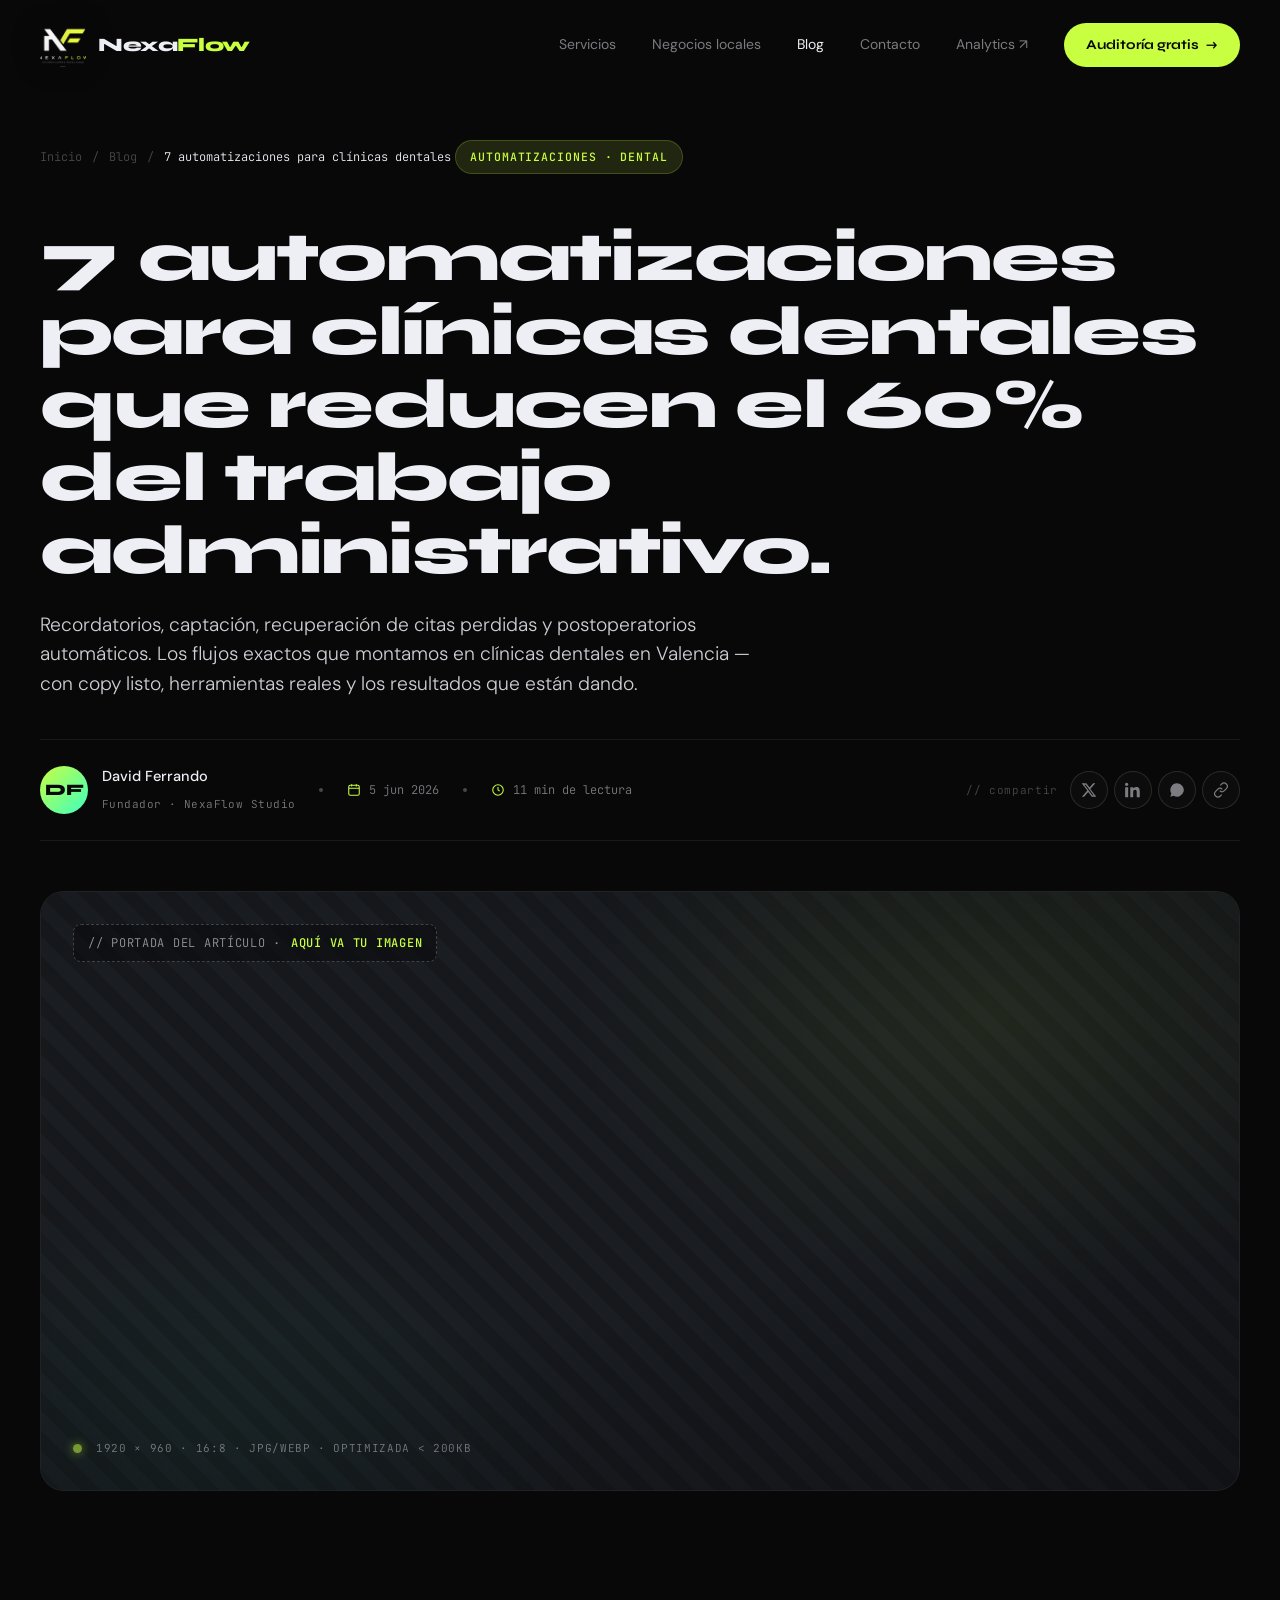
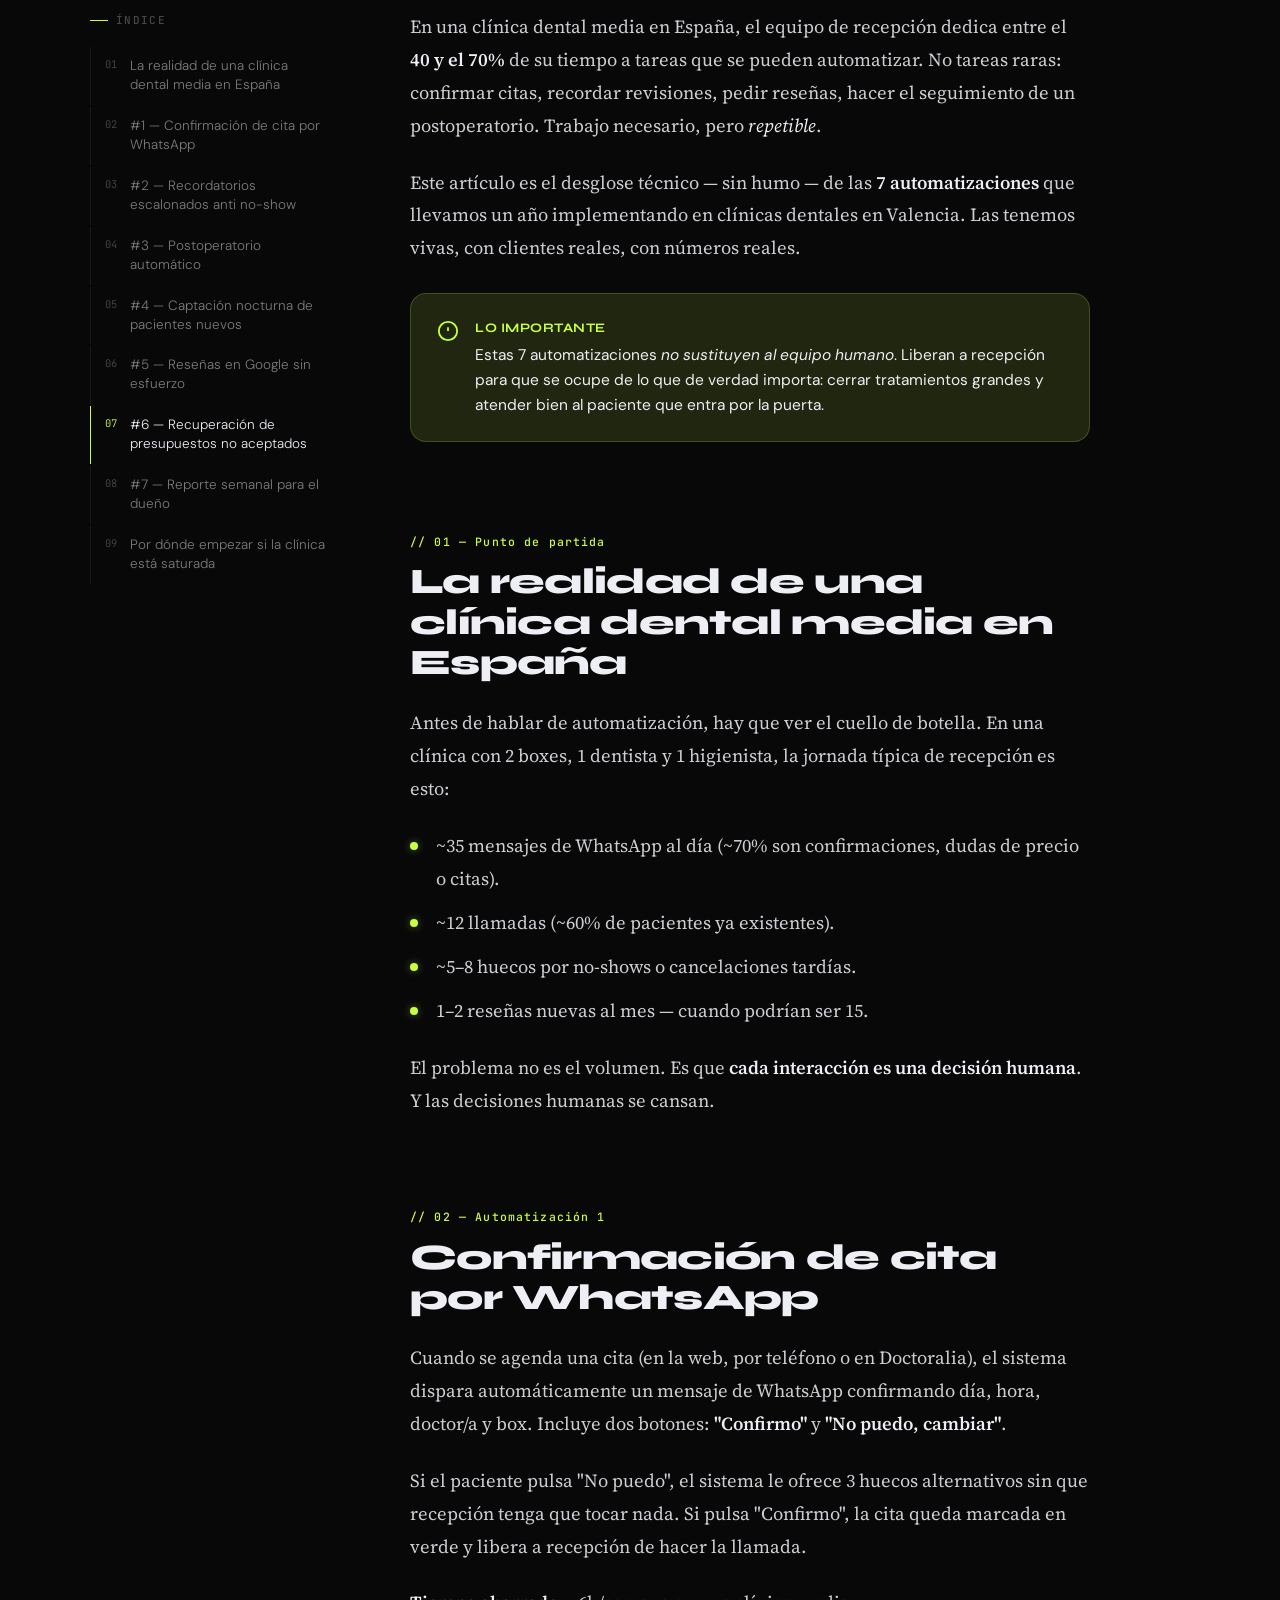
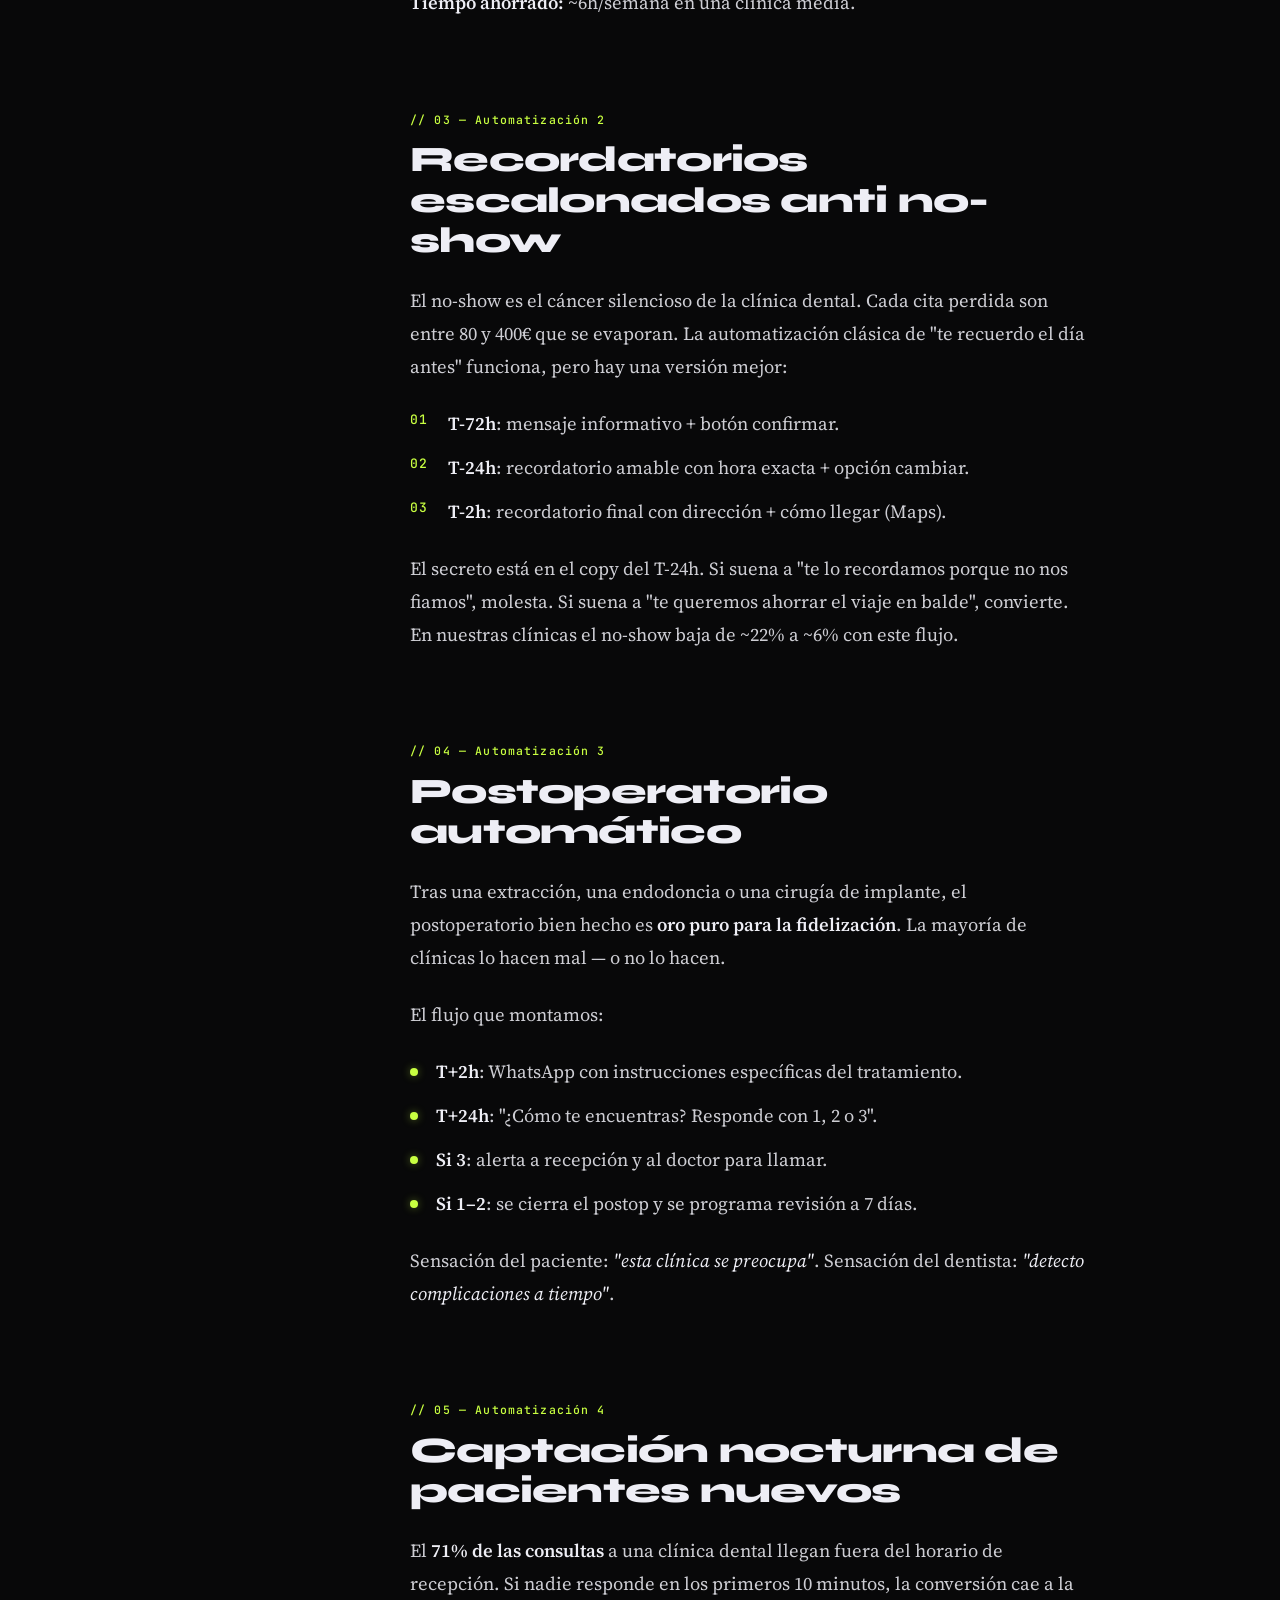
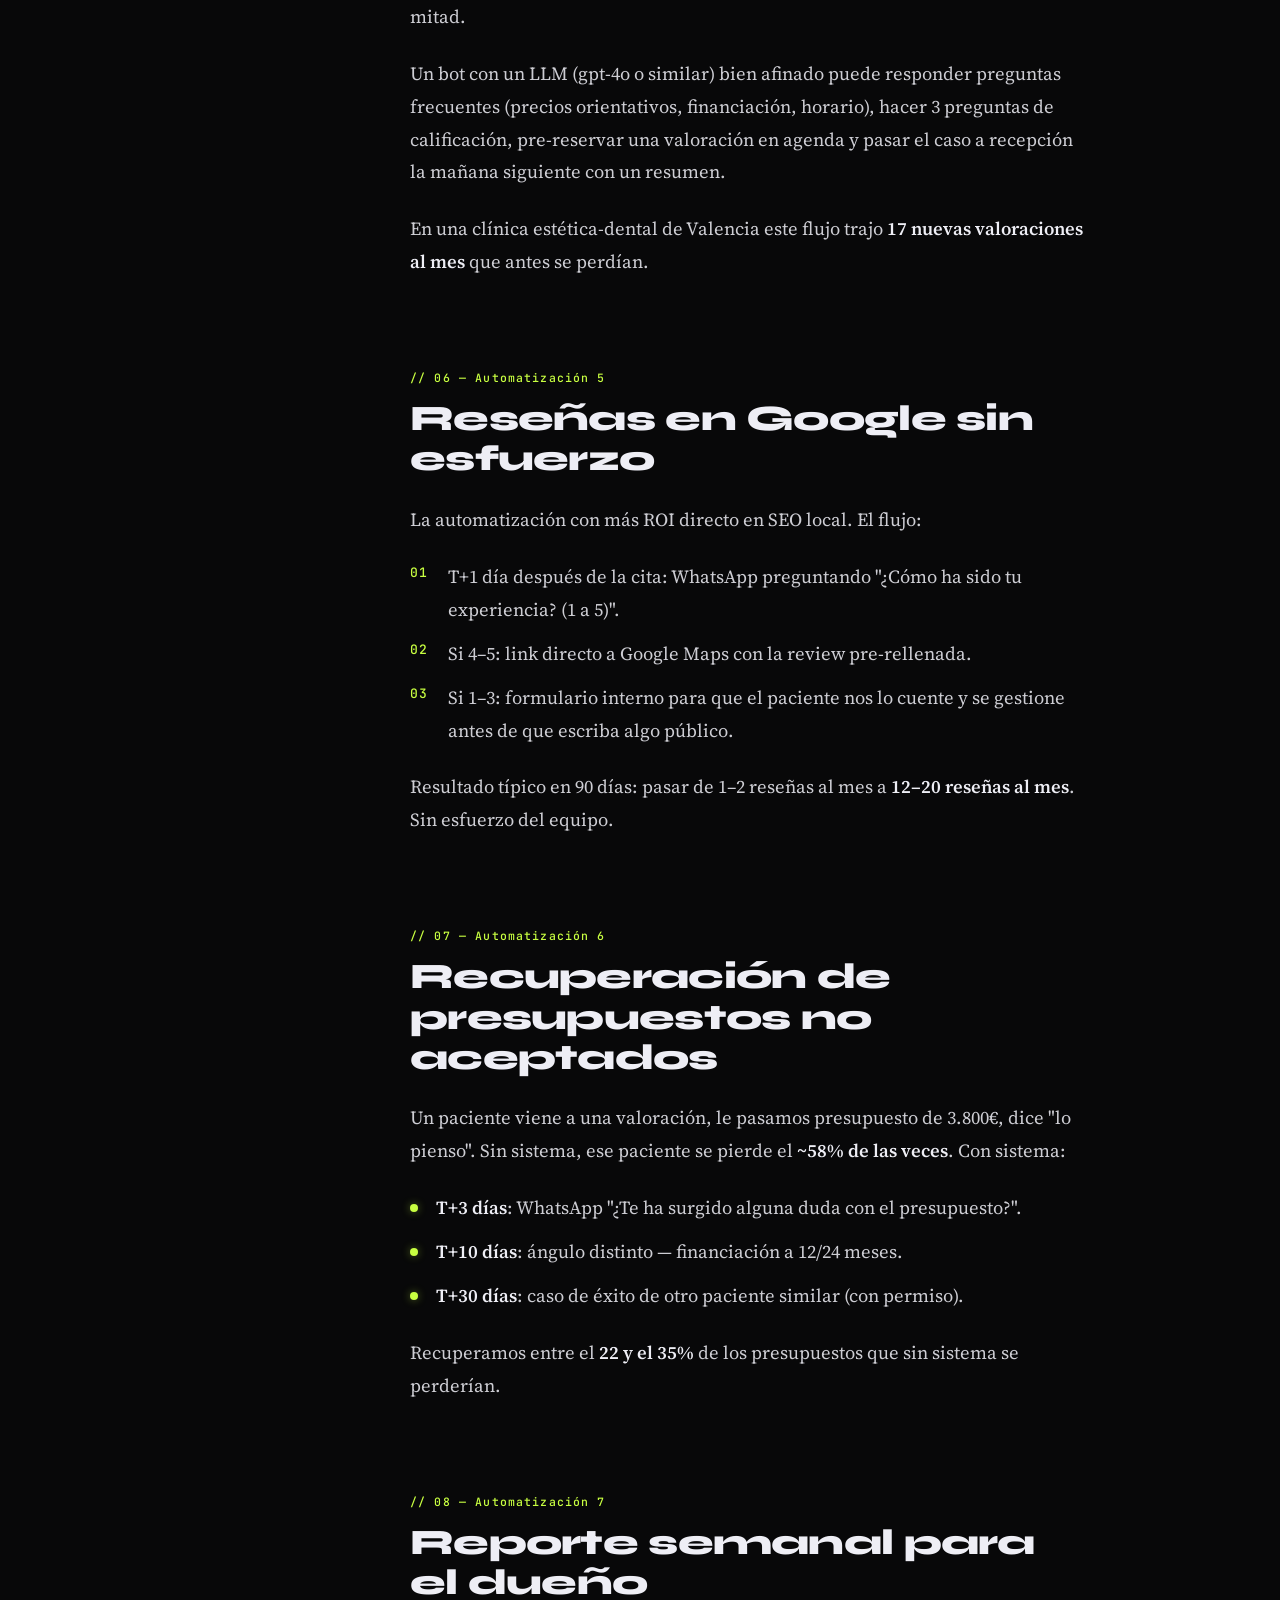
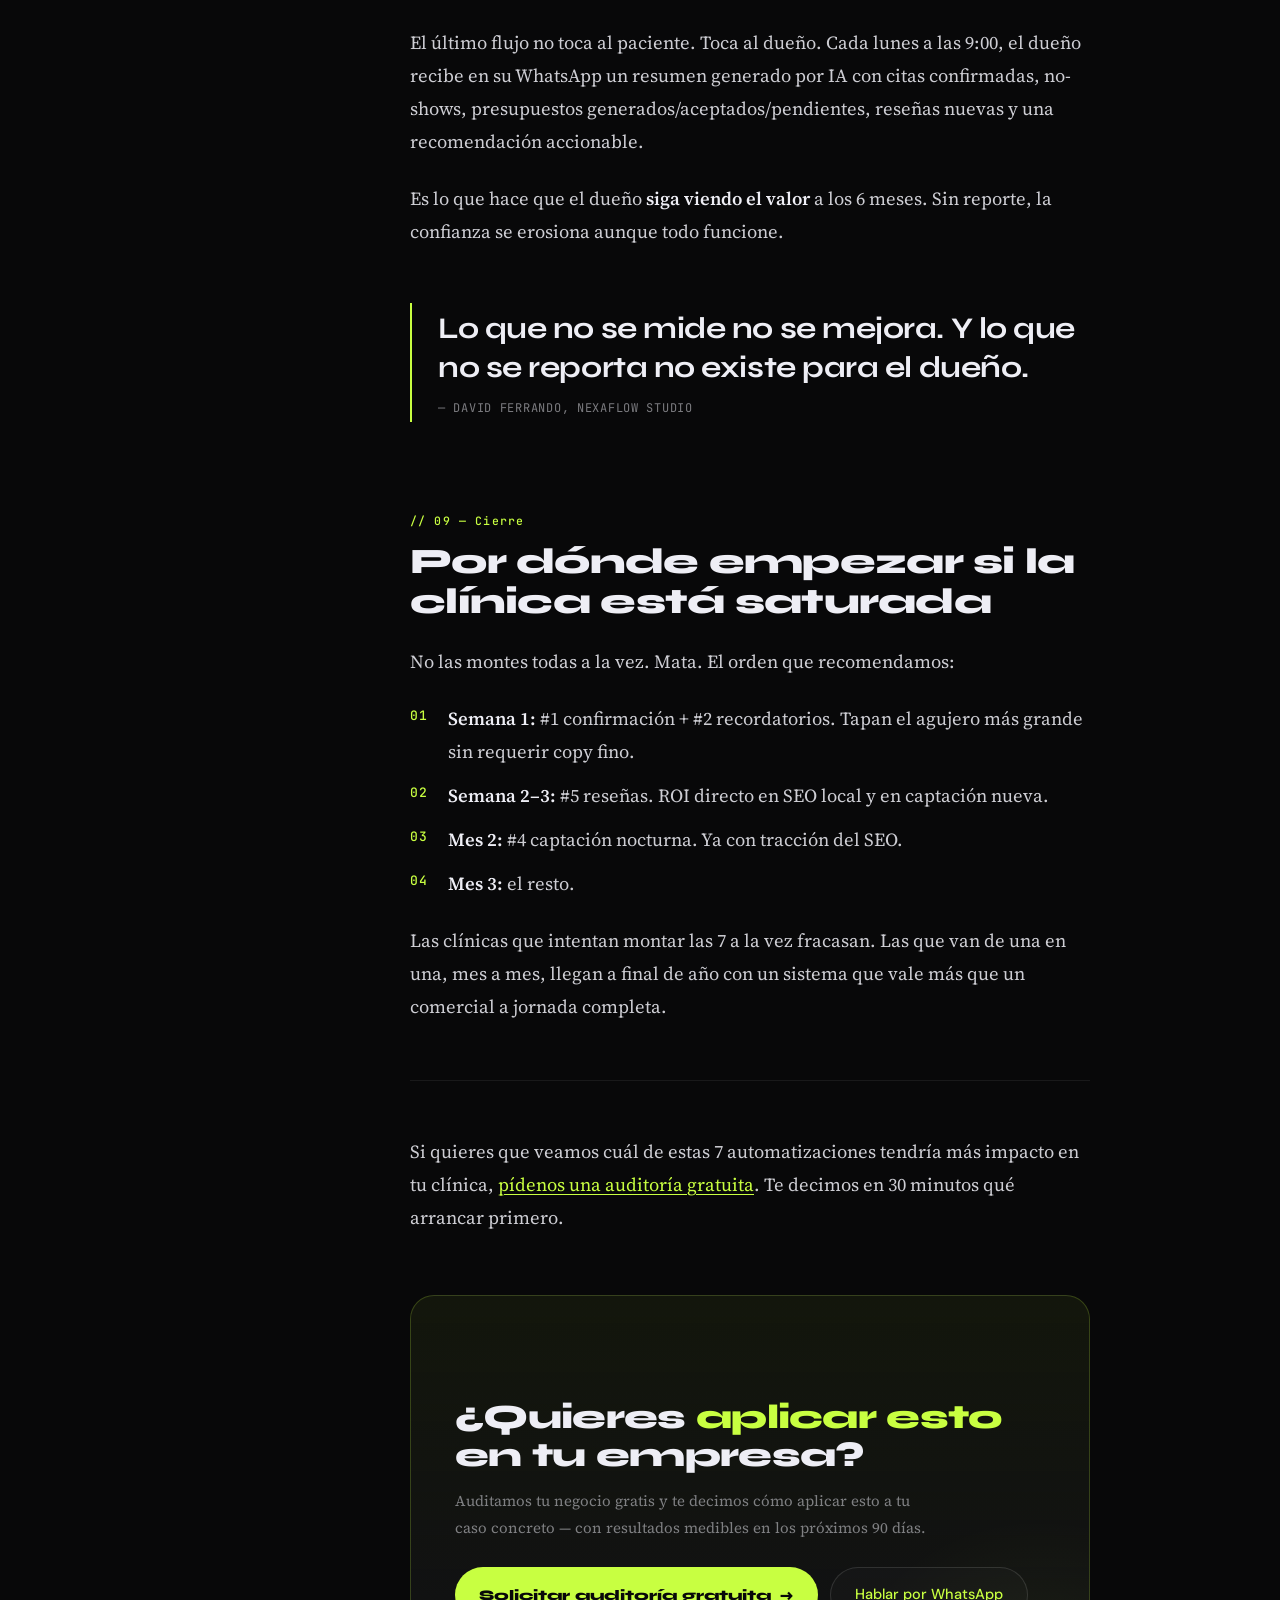
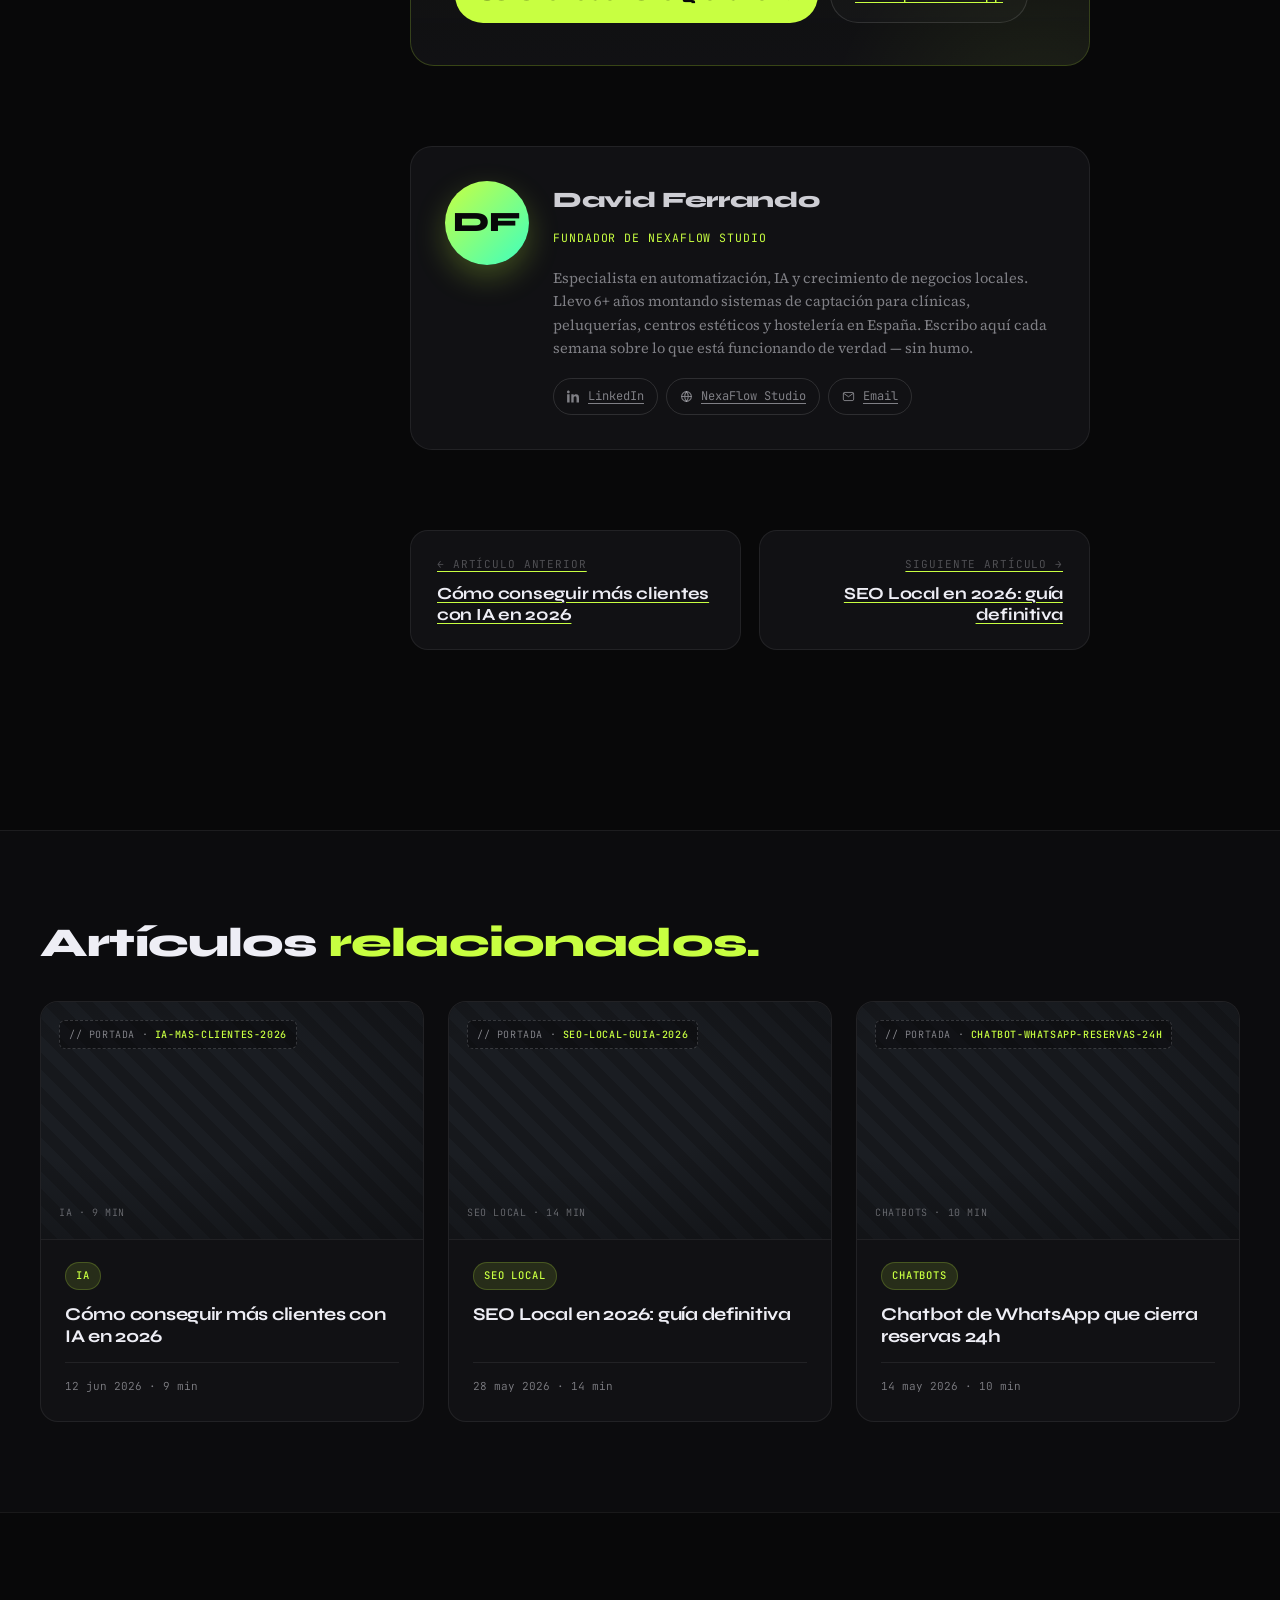
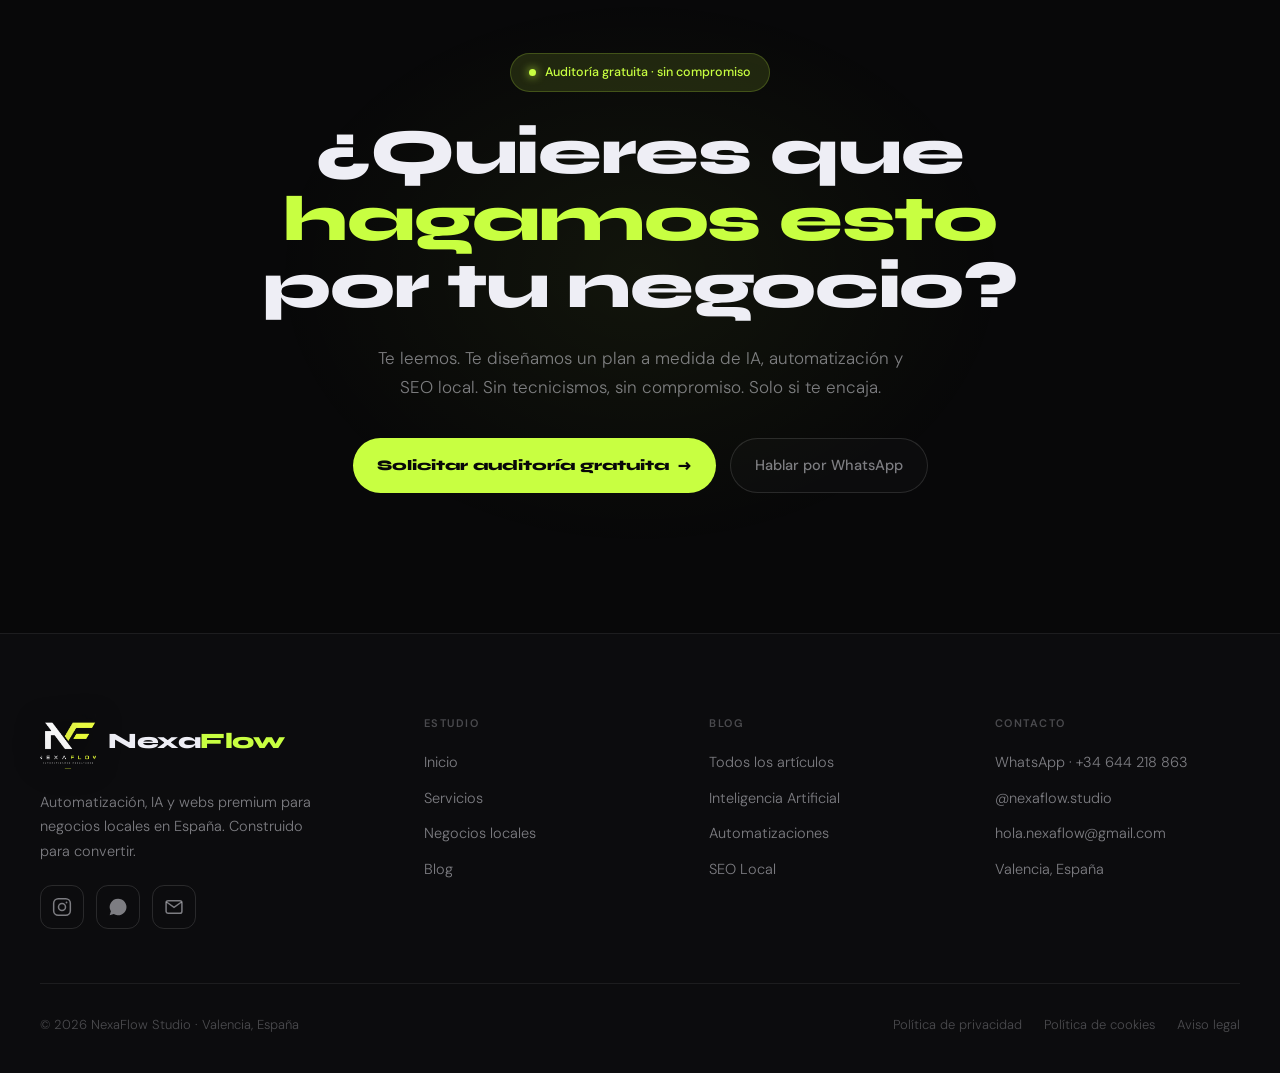
==== blog-automatizaciones-dentales.html @ 8d2a6024 "feat: web multipagina definitiva + NexaFlow Analytics - Migracion a version multipagina (servicios, " ====
<!DOCTYPE html>
<html lang="es">
<head>
<meta charset="UTF-8" />
<meta name="viewport" content="width=device-width, initial-scale=1.0" />
<title>7 automatizaciones para clínicas dentales que reducen el 60% del trabajo administrativo | Blog NexaFlow</title>
<meta name="description" content="Recordatorios, captación, recuperación de citas perdidas y postoperatorios automáticos. Los flujos exactos que montamos en clínicas dentales en Valencia, con copy listo y resultados reales." />
<link rel="canonical" href="https://www.nexaflowestudio.com/blog/automatizaciones-clinicas-dentales" />
<meta name="robots" content="index, follow, max-snippet:-1, max-image-preview:large" />
<meta name="author" content="David Ferrando — NexaFlow Studio" />
<link rel="icon" type="image/png" href="assets/logo-mark.png" />
<link rel="apple-touch-icon" href="assets/logo-mark.png" />
<meta name="theme-color" content="#080809" />

<!-- Open Graph -->
<meta property="og:type" content="article" />
<meta property="og:site_name" content="NexaFlow Studio" />
<meta property="og:title" content="7 automatizaciones para clínicas dentales que reducen el 60% del trabajo administrativo" />
<meta property="og:description" content="Los 7 flujos que reducen el 60% del trabajo administrativo en una clínica dental." />
<meta property="og:url" content="https://www.nexaflowestudio.com/blog/automatizaciones-clinicas-dentales" />
<meta property="og:image" content="https://www.nexaflowestudio.com/assets/logo.png" />
<meta property="article:author" content="David Ferrando" />
<meta property="article:published_time" content="2026-06-05" />
<meta property="article:section" content="Automatizaciones" />
<meta property="og:locale" content="es_ES" />
<meta name="twitter:card" content="summary_large_image" />
<meta name="twitter:title" content="7 automatizaciones para clínicas dentales" />
<meta name="twitter:description" content="Los 7 flujos que reducen el 60% del trabajo administrativo en una clínica dental." />
<meta name="twitter:image" content="https://www.nexaflowestudio.com/assets/logo.png" />

<link rel="preconnect" href="https://fonts.googleapis.com" />
<link rel="preconnect" href="https://fonts.gstatic.com" crossorigin />
<link href="https://fonts.googleapis.com/css2?family=Syne:wght@600;700;800&family=DM+Sans:opsz,wght@9..40,300;9..40,400;9..40,500&family=JetBrains+Mono:wght@400;500&family=Source+Serif+4:opsz,wght@8..60,400;8..60,500;8..60,600&display=swap" rel="stylesheet" />

<!-- Schema -->
<script type="application/ld+json">
{
  "@context": "https://schema.org",
  "@graph": [
    {
      "@type": "Article",
      "@id": "https://www.nexaflowestudio.com/blog/automatizaciones-clinicas-dentales#article",
      "headline": "7 automatizaciones para clínicas dentales que reducen el 60% del trabajo administrativo",
      "description": "Los 7 flujos que reducen el 60% del trabajo administrativo en una clínica dental.",
      "image": "https://www.nexaflowestudio.com/assets/logo.png",
      "datePublished": "2026-06-05",
      "dateModified": "2026-06-05",
      "author": {
        "@type": "Person",
        "name": "David Ferrando",
        "jobTitle": "Fundador de NexaFlow Studio",
        "url": "https://www.nexaflowestudio.com/",
        "sameAs": ["https://www.linkedin.com/in/davidferrando"]
      },
      "publisher": {
        "@type": "Organization",
        "name": "NexaFlow Studio",
        "logo": {"@type":"ImageObject","url":"https://www.nexaflowestudio.com/assets/logo.png"}
      },
      "mainEntityOfPage": "https://www.nexaflowestudio.com/blog/automatizaciones-clinicas-dentales",
      "articleSection": "Automatizaciones",
      "inLanguage": "es-ES"
    },
    {
      "@type": "BreadcrumbList",
      "itemListElement": [
        {"@type":"ListItem","position":1,"name":"Inicio","item":"https://www.nexaflowestudio.com/"},
        {"@type":"ListItem","position":2,"name":"Blog","item":"https://www.nexaflowestudio.com/blog.html"},
        {"@type":"ListItem","position":3,"name":"7 automatizaciones para clínicas dentales","item":"https://www.nexaflowestudio.com/blog/automatizaciones-clinicas-dentales"}
      ]
    }
  ]
}
</script>

<link rel="stylesheet" href="css/blog-article.css">
</head>
<body>

<!-- READING PROGRESS -->
<div id="progress"><div class="bar"></div></div>

<!-- NAV -->
<nav class="main" id="nav">
  <div class="wrap nav-in">
    <a href="index.html" class="logo" aria-label="NexaFlow Studio — inicio">
      <span class="logo-mark"><img src="assets/logo-nf.png" alt="NexaFlow" width="46" height="46" /></span>
      <span class="logo-word">Nexa<span>Flow</span></span>
    </a>
    <div class="nav-links" id="navLinks">
      <a href="servicios.html" class="nl">Servicios</a>
      <a href="clinicas-dentales.html" class="nl">Negocios locales</a>
      <a href="blog.html" class="nl active">Blog</a>
      <a href="index.html#contacto" class="nl">Contacto</a>
      <a href="https://analytics.nexaflowestudio.com" class="nl" target="_blank" rel="noopener">Analytics ↗</a>
      <button class="nav-cta" onclick="location.href='index.html#contacto'"><span>Auditoría gratis</span> →</button>
    </div>
    <button class="hamb" aria-label="Menú" onclick="document.getElementById('navLinks').classList.toggle('open')"><span></span><span></span><span></span></button>
  </div>
</nav>

<!-- HERO ARTÍCULO -->
<header class="art-hero">
  <div class="wrap">
    <nav class="crumbs" aria-label="Breadcrumb">
      <a href="index.html">Inicio</a>
      <span class="sep">/</span>
      <a href="blog.html">Blog</a>
      <span class="sep">/</span>
      <span class="cur">7 automatizaciones para clínicas dentales</span>
    </nav>

    <span class="art-cat">Automatizaciones · Dental</span>
    <h1 class="art-title">7 automatizaciones para clínicas dentales que reducen el 60% del trabajo administrativo.</h1>
    <p class="art-lede">Recordatorios, captación, recuperación de citas perdidas y postoperatorios automáticos. Los flujos exactos que montamos en clínicas dentales en Valencia — con copy listo, herramientas reales y los resultados que están dando.</p>

    <div class="art-meta">
      <div class="author">
        <div class="avatar" aria-hidden="true">DF</div>
        <div class="au-info">
          <b>David Ferrando</b>
          <small>Fundador · NexaFlow Studio</small>
        </div>
      </div>
      <span class="dot-sep" aria-hidden="true"></span>
      <span class="mi">
        <svg viewBox="0 0 24 24" fill="none" stroke="currentColor" stroke-width="1.8"><rect x="3" y="4" width="18" height="17" rx="2.5"/><path d="M3 9h18M8 2v4M16 2v4"/></svg>
        5 jun 2026
      </span>
      <span class="dot-sep" aria-hidden="true"></span>
      <span class="mi">
        <svg viewBox="0 0 24 24" fill="none" stroke="currentColor" stroke-width="1.8"><circle cx="12" cy="12" r="9"/><path d="M12 7v5l3 2"/></svg>
        11 min de lectura
      </span>
      <div class="share" aria-label="Compartir artículo">
        <span class="sh-lbl">// compartir</span>
        <button class="share-btn" onclick="shareTo('x')" aria-label="Compartir en X">
          <svg viewBox="0 0 24 24" fill="currentColor"><path d="M18.244 2H21.5l-7.59 8.67L23 22h-6.84l-5.36-7.02L4.6 22H1.34l8.12-9.28L1 2h7l4.84 6.4L18.244 2zm-1.2 18h1.9L7.04 4H5.04l11.99 16z"/></svg>
        </button>
        <button class="share-btn" onclick="shareTo('linkedin')" aria-label="Compartir en LinkedIn">
          <svg viewBox="0 0 24 24" fill="currentColor"><path d="M4.98 3.5C4.98 4.88 3.87 6 2.5 6S0 4.88 0 3.5 1.12 1 2.5 1s2.48 1.12 2.48 2.5zM.22 8h4.56v15H.22V8zm7.7 0h4.37v2.05h.06c.61-1.16 2.1-2.38 4.32-2.38 4.62 0 5.48 3.04 5.48 7v8.33h-4.56v-7.39c0-1.76-.03-4.03-2.46-4.03-2.46 0-2.84 1.92-2.84 3.9V23H7.92V8z"/></svg>
        </button>
        <button class="share-btn" onclick="shareTo('whatsapp')" aria-label="Compartir en WhatsApp">
          <svg viewBox="0 0 24 24" fill="currentColor"><path d="M12 2a10 10 0 0 0-8.5 15.2L2 22l4.9-1.5A10 10 0 1 0 12 2z"/></svg>
        </button>
        <button class="share-btn" onclick="copyLink()" aria-label="Copiar enlace">
          <svg viewBox="0 0 24 24" fill="none" stroke="currentColor" stroke-width="1.8"><path d="M10 13a5 5 0 0 0 7.07 0l3-3a5 5 0 0 0-7.07-7.07L11 5"/><path d="M14 11a5 5 0 0 0-7.07 0l-3 3a5 5 0 0 0 7.07 7.07L13 19"/></svg>
        </button>
      </div>
    </div>

    <!-- COVER PLACEHOLDER (sustituye este bloque por tu <img>) -->
    <figure class="art-cover" aria-label="Portada del artículo (placeholder)">
      <div class="cover-ph">
        <span class="ph-tag">// portada del artículo · <b>aquí va tu imagen</b></span>
        <span class="ph-meta"><span class="dim"></span> 1920 × 960 · 16:8 · JPG/WebP · optimizada &lt; 200kb</span>
      </div>
    </figure>
  </div>
</header>

<!-- BODY -->
<section class="art-body">
  <div class="wrap">
    <div class="art-grid">

      <!-- TOC -->
      <aside class="toc" aria-label="Índice del artículo">
        <h6>Índice</h6>
        <ol id="tocList">
          <li><a href="#realidad">La realidad de una clínica dental media en España</a></li>
          <li><a href="#a1">#1 — Confirmación de cita por WhatsApp</a></li>
          <li><a href="#a2">#2 — Recordatorios escalonados anti no-show</a></li>
          <li><a href="#a3">#3 — Postoperatorio automático</a></li>
          <li><a href="#a4">#4 — Captación nocturna de pacientes nuevos</a></li>
          <li><a href="#a5">#5 — Reseñas en Google sin esfuerzo</a></li>
          <li><a href="#a6">#6 — Recuperación de presupuestos no aceptados</a></li>
          <li><a href="#a7">#7 — Reporte semanal para el dueño</a></li>
          <li><a href="#start">Por dónde empezar si la clínica está saturada</a></li>
        </ol>
      </aside>

      <!-- PROSE -->
      <article class="prose" id="proseRoot">

        <p>En una clínica dental media en España, el equipo de recepción dedica entre el <strong>40 y el 70%</strong> de su tiempo a tareas que se pueden automatizar. No tareas raras: confirmar citas, recordar revisiones, pedir reseñas, hacer el seguimiento de un postoperatorio. Trabajo necesario, pero <em>repetible</em>.</p>

<p>Este artículo es el desglose técnico — sin humo — de las <strong>7 automatizaciones</strong> que llevamos un año implementando en clínicas dentales en Valencia. Las tenemos vivas, con clientes reales, con números reales.</p>

<div class="callout">
  <svg viewBox="0 0 24 24" fill="none" stroke="currentColor" stroke-width="2"><circle cx="12" cy="12" r="10"/><path d="M12 8v4M12 16h.01"/></svg>
  <div><b>Lo importante</b>Estas 7 automatizaciones <em>no sustituyen al equipo humano</em>. Liberan a recepción para que se ocupe de lo que de verdad importa: cerrar tratamientos grandes y atender bien al paciente que entra por la puerta.</div>
</div>

<h2 id="realidad" data-num="// 01 — Punto de partida">La realidad de una clínica dental media en España</h2>

<p>Antes de hablar de automatización, hay que ver el cuello de botella. En una clínica con 2 boxes, 1 dentista y 1 higienista, la jornada típica de recepción es esto:</p>

<ul>
  <li>~35 mensajes de WhatsApp al día (~70% son confirmaciones, dudas de precio o citas).</li>
  <li>~12 llamadas (~60% de pacientes ya existentes).</li>
  <li>~5–8 huecos por no-shows o cancelaciones tardías.</li>
  <li>1–2 reseñas nuevas al mes — cuando podrían ser 15.</li>
</ul>

<p>El problema no es el volumen. Es que <strong>cada interacción es una decisión humana</strong>. Y las decisiones humanas se cansan.</p>

<h2 id="a1" data-num="// 02 — Automatización 1">Confirmación de cita por WhatsApp</h2>

<p>Cuando se agenda una cita (en la web, por teléfono o en Doctoralia), el sistema dispara automáticamente un mensaje de WhatsApp confirmando día, hora, doctor/a y box. Incluye dos botones: <strong>"Confirmo"</strong> y <strong>"No puedo, cambiar"</strong>.</p>

<p>Si el paciente pulsa "No puedo", el sistema le ofrece 3 huecos alternativos sin que recepción tenga que tocar nada. Si pulsa "Confirmo", la cita queda marcada en verde y libera a recepción de hacer la llamada.</p>

<p><strong>Tiempo ahorrado:</strong> ~6h/semana en una clínica media.</p>

<h2 id="a2" data-num="// 03 — Automatización 2">Recordatorios escalonados anti no-show</h2>

<p>El no-show es el cáncer silencioso de la clínica dental. Cada cita perdida son entre 80 y 400€ que se evaporan. La automatización clásica de "te recuerdo el día antes" funciona, pero hay una versión mejor:</p>

<ol>
  <li><strong>T-72h</strong>: mensaje informativo + botón confirmar.</li>
  <li><strong>T-24h</strong>: recordatorio amable con hora exacta + opción cambiar.</li>
  <li><strong>T-2h</strong>: recordatorio final con dirección + cómo llegar (Maps).</li>
</ol>

<p>El secreto está en el copy del T-24h. Si suena a "te lo recordamos porque no nos fiamos", molesta. Si suena a "te queremos ahorrar el viaje en balde", convierte. En nuestras clínicas el no-show baja de ~22% a ~6% con este flujo.</p>

<h2 id="a3" data-num="// 04 — Automatización 3">Postoperatorio automático</h2>

<p>Tras una extracción, una endodoncia o una cirugía de implante, el postoperatorio bien hecho es <strong>oro puro para la fidelización</strong>. La mayoría de clínicas lo hacen mal — o no lo hacen.</p>

<p>El flujo que montamos:</p>

<ul>
  <li><strong>T+2h</strong>: WhatsApp con instrucciones específicas del tratamiento.</li>
  <li><strong>T+24h</strong>: "¿Cómo te encuentras? Responde con 1, 2 o 3".</li>
  <li><strong>Si 3</strong>: alerta a recepción y al doctor para llamar.</li>
  <li><strong>Si 1–2</strong>: se cierra el postop y se programa revisión a 7 días.</li>
</ul>

<p>Sensación del paciente: <em>"esta clínica se preocupa"</em>. Sensación del dentista: <em>"detecto complicaciones a tiempo"</em>.</p>

<h2 id="a4" data-num="// 05 — Automatización 4">Captación nocturna de pacientes nuevos</h2>

<p>El <strong>71% de las consultas</strong> a una clínica dental llegan fuera del horario de recepción. Si nadie responde en los primeros 10 minutos, la conversión cae a la mitad.</p>

<p>Un bot con un LLM (gpt-4o o similar) bien afinado puede responder preguntas frecuentes (precios orientativos, financiación, horario), hacer 3 preguntas de calificación, pre-reservar una valoración en agenda y pasar el caso a recepción la mañana siguiente con un resumen.</p>

<p>En una clínica estética-dental de Valencia este flujo trajo <strong>17 nuevas valoraciones al mes</strong> que antes se perdían.</p>

<h2 id="a5" data-num="// 06 — Automatización 5">Reseñas en Google sin esfuerzo</h2>

<p>La automatización con más ROI directo en SEO local. El flujo:</p>

<ol>
  <li>T+1 día después de la cita: WhatsApp preguntando "¿Cómo ha sido tu experiencia? (1 a 5)".</li>
  <li>Si 4–5: link directo a Google Maps con la review pre-rellenada.</li>
  <li>Si 1–3: formulario interno para que el paciente nos lo cuente y se gestione antes de que escriba algo público.</li>
</ol>

<p>Resultado típico en 90 días: pasar de 1–2 reseñas al mes a <strong>12–20 reseñas al mes</strong>. Sin esfuerzo del equipo.</p>

<h2 id="a6" data-num="// 07 — Automatización 6">Recuperación de presupuestos no aceptados</h2>

<p>Un paciente viene a una valoración, le pasamos presupuesto de 3.800€, dice "lo pienso". Sin sistema, ese paciente se pierde el <strong>~58% de las veces</strong>. Con sistema:</p>

<ul>
  <li><strong>T+3 días</strong>: WhatsApp "¿Te ha surgido alguna duda con el presupuesto?".</li>
  <li><strong>T+10 días</strong>: ángulo distinto — financiación a 12/24 meses.</li>
  <li><strong>T+30 días</strong>: caso de éxito de otro paciente similar (con permiso).</li>
</ul>

<p>Recuperamos entre el <strong>22 y el 35%</strong> de los presupuestos que sin sistema se perderían.</p>

<h2 id="a7" data-num="// 08 — Automatización 7">Reporte semanal para el dueño</h2>

<p>El último flujo no toca al paciente. Toca al dueño. Cada lunes a las 9:00, el dueño recibe en su WhatsApp un resumen generado por IA con citas confirmadas, no-shows, presupuestos generados/aceptados/pendientes, reseñas nuevas y una recomendación accionable.</p>

<p>Es lo que hace que el dueño <strong>siga viendo el valor</strong> a los 6 meses. Sin reporte, la confianza se erosiona aunque todo funcione.</p>

<blockquote>
  Lo que no se mide no se mejora. Y lo que no se reporta no existe para el dueño.
  <cite>— David Ferrando, NexaFlow Studio</cite>
</blockquote>

<h2 id="start" data-num="// 09 — Cierre">Por dónde empezar si la clínica está saturada</h2>

<p>No las montes todas a la vez. Mata. El orden que recomendamos:</p>

<ol>
  <li><strong>Semana 1:</strong> #1 confirmación + #2 recordatorios. Tapan el agujero más grande sin requerir copy fino.</li>
  <li><strong>Semana 2–3:</strong> #5 reseñas. ROI directo en SEO local y en captación nueva.</li>
  <li><strong>Mes 2:</strong> #4 captación nocturna. Ya con tracción del SEO.</li>
  <li><strong>Mes 3:</strong> el resto.</li>
</ol>

<p>Las clínicas que intentan montar las 7 a la vez fracasan. Las que van de una en una, mes a mes, llegan a final de año con un sistema que vale más que un comercial a jornada completa.</p>

<hr />

<p>Si quieres que veamos cuál de estas 7 automatizaciones tendría más impacto en tu clínica, <a href="index.html#contacto">pídenos una auditoría gratuita</a>. Te decimos en 30 minutos qué arrancar primero.</p>

        <!-- CTA INLINE -->
        <div class="inline-cta">
          <div class="glow"></div>
          <h3>¿Quieres <em>aplicar esto</em> en tu empresa?</h3>
          <p>Auditamos tu negocio gratis y te decimos cómo aplicar esto a tu caso concreto — con resultados medibles en los próximos 90 días.</p>
          <div class="ctas">
            <button class="btn btn-main" onclick="location.href='index.html#contacto'"><span>Solicitar auditoría gratuita</span> →</button>
            <a class="btn btn-ghost" href="https://wa.me/34644218863" target="_blank" rel="noopener"><span>Hablar por WhatsApp</span></a>
          </div>
        </div>

        <!-- AUTHOR -->
        <div class="author-box">
          <div class="av-big" aria-hidden="true">DF</div>
          <div>
            <div class="au-name">David Ferrando</div>
            <span class="au-role">Fundador de NexaFlow Studio</span>
            <p class="au-bio">Especialista en automatización, IA y crecimiento de negocios locales. Llevo 6+ años montando sistemas de captación para clínicas, peluquerías, centros estéticos y hostelería en España. Escribo aquí cada semana sobre lo que está funcionando de verdad — sin humo.</p>
            <div class="au-links">
              <a href="https://www.linkedin.com/in/davidferrando" target="_blank" rel="noopener">
                <svg viewBox="0 0 24 24" fill="currentColor"><path d="M4.98 3.5C4.98 4.88 3.87 6 2.5 6S0 4.88 0 3.5 1.12 1 2.5 1s2.48 1.12 2.48 2.5zM.22 8h4.56v15H.22V8zm7.7 0h4.37v2.05h.06c.61-1.16 2.1-2.38 4.32-2.38 4.62 0 5.48 3.04 5.48 7v8.33h-4.56v-7.39c0-1.76-.03-4.03-2.46-4.03-2.46 0-2.84 1.92-2.84 3.9V23H7.92V8z"/></svg>
                LinkedIn
              </a>
              <a href="index.html">
                <svg viewBox="0 0 24 24" fill="none" stroke="currentColor" stroke-width="2"><circle cx="12" cy="12" r="9"/><path d="M3 12h18M12 3a14 14 0 0 1 0 18M12 3a14 14 0 0 0 0 18"/></svg>
                NexaFlow Studio
              </a>
              <a href="mailto:hola.nexaflow@gmail.com">
                <svg viewBox="0 0 24 24" fill="none" stroke="currentColor" stroke-width="1.8"><rect x="2.5" y="4.5" width="19" height="15" rx="2.5"/><path d="M3 6l9 6.5L21 6"/></svg>
                Email
              </a>
            </div>
          </div>
        </div>

        <!-- PREV / NEXT -->
        <div class="pn">
          <a href="blog-ia-clientes-2026.html" class="prev">
            <span class="lab">← Artículo anterior</span>
            <span class="ti">Cómo conseguir más clientes con IA en 2026</span>
          </a>
          <a href="blog-seo-local-2026.html" class="next">
            <span class="lab">Siguiente artículo →</span>
            <span class="ti">SEO Local en 2026: guía definitiva</span>
          </a>
        </div>

      </article>

    </div>
  </div>
</section>

<!-- RELATED -->
<section id="related">
  <div class="wrap">
    <h2>Artículos <em>relacionados.</em></h2>
    <div class="rel-grid">
      <article class="rel-card">
        <a href="blog-ia-clientes-2026.html" class="rel-cover">
          <div class="cover-ph">
            <span class="ph-tag">// portada · <b>ia-mas-clientes-2026</b></span>
            <span class="ph-meta">IA · 9 min</span>
          </div>
        </a>
        <div class="rel-body">
          <span class="cat">IA</span>
          <h4><a href="blog-ia-clientes-2026.html">Cómo conseguir más clientes con IA en 2026</a></h4>
          <div class="meta">12 jun 2026 · 9 min</div>
        </div>
      </article>
      <article class="rel-card">
        <a href="blog-seo-local-2026.html" class="rel-cover">
          <div class="cover-ph">
            <span class="ph-tag">// portada · <b>seo-local-guia-2026</b></span>
            <span class="ph-meta">SEO Local · 14 min</span>
          </div>
        </a>
        <div class="rel-body">
          <span class="cat">SEO Local</span>
          <h4><a href="blog-seo-local-2026.html">SEO Local en 2026: guía definitiva</a></h4>
          <div class="meta">28 may 2026 · 14 min</div>
        </div>
      </article>
      <article class="rel-card">
        <a href="blog-chatbot-whatsapp.html" class="rel-cover">
          <div class="cover-ph">
            <span class="ph-tag">// portada · <b>chatbot-whatsapp-reservas-24h</b></span>
            <span class="ph-meta">Chatbots · 10 min</span>
          </div>
        </a>
        <div class="rel-body">
          <span class="cat">Chatbots</span>
          <h4><a href="blog-chatbot-whatsapp.html">Chatbot de WhatsApp que cierra reservas 24h</a></h4>
          <div class="meta">14 may 2026 · 10 min</div>
        </div>
      </article>
    </div>
  </div>
</section>

<!-- CTA -->
<section id="cta">
  <div class="cta-glow"></div>
  <div class="wrap">
    <span class="cta-badge"><span class="dot"></span> Auditoría gratuita · sin compromiso</span>
    <h2>¿Quieres que <em>hagamos esto</em><br />por tu negocio?</h2>
    <p class="ct-sub">Te leemos. Te diseñamos un plan a medida de IA, automatización y SEO local. Sin tecnicismos, sin compromiso. Solo si te encaja.</p>
    <div class="cta-ctas">
      <button class="btn btn-main" onclick="location.href='index.html#contacto'"><span>Solicitar auditoría gratuita</span> →</button>
      <a class="btn btn-ghost" href="https://wa.me/34644218863" target="_blank" rel="noopener"><span>Hablar por WhatsApp</span></a>
    </div>
  </div>
</section>

<!-- FOOTER -->
<footer>
  <div class="wrap">
    <div class="foot-grid">
      <div class="foot-col">
        <div class="logo">
          <span class="logo-mark" style="width:56px;height:56px"><img src="assets/logo-nf.png" alt="NexaFlow" width="56" height="56" /></span>
          <span class="logo-word" style="font-size:22px;display:inline">Nexa<span>Flow</span></span>
        </div>
        <p class="foot-tag">Automatización, IA y webs premium para negocios locales en España. Construido para convertir.</p>
        <div class="foot-soc">
          <a href="https://www.instagram.com/nexaflow.studio" target="_blank" rel="noopener" aria-label="Instagram"><svg width="20" height="20" viewBox="0 0 24 24" fill="none" stroke="currentColor" stroke-width="1.8"><rect x="2" y="2" width="20" height="20" rx="5.5"/><circle cx="12" cy="12" r="4.2"/><circle cx="17.4" cy="6.6" r="1.1" fill="currentColor" stroke="none"/></svg></a>
          <a href="https://wa.me/34644218863" target="_blank" rel="noopener" aria-label="WhatsApp"><svg width="20" height="20" viewBox="0 0 24 24" fill="currentColor"><path d="M12 2a10 10 0 0 0-8.5 15.2L2 22l4.9-1.5A10 10 0 1 0 12 2z"/></svg></a>
          <a href="mailto:hola.nexaflow@gmail.com" aria-label="Email"><svg width="20" height="20" viewBox="0 0 24 24" fill="none" stroke="currentColor" stroke-width="1.8"><rect x="2.5" y="4.5" width="19" height="15" rx="2.5"/><path d="M3 6l9 6.5L21 6"/></svg></a>
        </div>
      </div>
      <div class="foot-col">
        <h5>Estudio</h5>
        <a href="index.html">Inicio</a>
        <a href="servicios.html">Servicios</a>
        <a href="clinicas-dentales.html">Negocios locales</a>
        <a href="blog.html">Blog</a>
      </div>
      <div class="foot-col">
        <h5>Blog</h5>
        <a href="blog.html">Todos los artículos</a>
        <a href="blog.html">Inteligencia Artificial</a>
        <a href="blog.html">Automatizaciones</a>
        <a href="blog.html">SEO Local</a>
      </div>
      <div class="foot-col">
        <h5>Contacto</h5>
        <a href="https://wa.me/34644218863" target="_blank" rel="noopener">WhatsApp · +34 644 218 863</a>
        <a href="https://www.instagram.com/nexaflow.studio" target="_blank" rel="noopener">@nexaflow.studio</a>
        <a href="mailto:hola.nexaflow@gmail.com">hola.nexaflow@gmail.com</a>
        <p>Valencia, España</p>
      </div>
    </div>
    <div class="foot-bot">
      <span>© 2026 NexaFlow Studio · Valencia, España</span>
      <div class="foot-legal">
        <a href="#">Política de privacidad</a>
        <a href="#">Política de cookies</a>
        <a href="#">Aviso legal</a>
      </div>
    </div>
  </div>
</footer>

<!-- TOAST -->
<div class="toast" id="toast"><em>✓</em> Enlace copiado al portapapeles</div>

<script>
(function(){
  "use strict";

  // Reading progress
  var bar = document.querySelector("#progress .bar");
  function onScroll(){
    var h = document.documentElement;
    var st = h.scrollTop || document.body.scrollTop;
    var sh = h.scrollHeight - h.clientHeight;
    var p = sh > 0 ? (st/sh)*100 : 0;
    bar.style.width = p + "%";
    var nav = document.getElementById("nav");
    if(st > 30) nav.classList.add("solid"); else nav.classList.remove("solid");
  }
  onScroll();
  document.addEventListener("scroll", onScroll, { passive:true });

  // TOC active state via IntersectionObserver
  var sections = document.querySelectorAll(".prose h2[id]");
  var tocLinks = document.querySelectorAll(".toc ol li a");
  var tocItems = document.querySelectorAll(".toc ol li");
  var sectMap = {};
  tocLinks.forEach(function(a,i){
    var href = a.getAttribute("href").slice(1);
    sectMap[href] = i;
  });
  var io = new IntersectionObserver(function(entries){
    entries.forEach(function(en){
      if(en.isIntersecting){
        var id = en.target.id;
        var idx = sectMap[id];
        if(idx !== undefined){
          tocItems.forEach(function(li){ li.classList.remove("active"); });
          if(tocItems[idx]) tocItems[idx].classList.add("active");
        }
      }
    });
  }, { rootMargin: "-30% 0px -60% 0px", threshold: 0 });
  sections.forEach(function(s){ io.observe(s); });

  // Share
  window.shareTo = function(net){
    var u = encodeURIComponent(location.href);
    var t = encodeURIComponent(document.title);
    var url = "";
    if(net === "x") url = "https://twitter.com/intent/tweet?url="+u+"&text="+t;
    else if(net === "linkedin") url = "https://www.linkedin.com/sharing/share-offsite/?url="+u;
    else if(net === "whatsapp") url = "https://wa.me/?text="+t+"%20"+u;
    if(url) window.open(url, "_blank", "noopener,width=620,height=560");
  };
  window.copyLink = function(){
    var url = location.href;
    if(navigator.clipboard){
      navigator.clipboard.writeText(url).then(showToast).catch(function(){ fallback(url); });
    } else {
      fallback(url);
    }
  };
  function fallback(url){
    var t = document.createElement("textarea");
    t.value = url; document.body.appendChild(t); t.select();
    try{ document.execCommand("copy"); } catch(e){}
    document.body.removeChild(t);
    showToast();
  }
  function showToast(){
    var el = document.getElementById("toast");
    el.classList.add("show");
    setTimeout(function(){ el.classList.remove("show"); }, 2200);
  }

})();
</script>

</body>
</html>
---- css/blog-article.css ----
:root{
  --bg:#080809; --bg-2:#0c0c0e; --surface:#111114; --surface-2:#18181c;
  --white:#eeeef5; --text:rgba(238,238,245,.86); --muted:rgba(238,238,245,.5); --muted-2:rgba(238,238,245,.28);
  --lime:#c8ff41; --lime-dim:rgba(200,255,65,.12); --lime-glow:rgba(200,255,65,.25); --lime-border:rgba(200,255,65,.2);
  --aqua:#3dffc0;
  --border:rgba(255,255,255,.07); --border-2:rgba(255,255,255,.12);
  --ease:cubic-bezier(.22,1,.36,1);
}
*{margin:0;padding:0;box-sizing:border-box}
html{scroll-behavior:smooth;scroll-padding-top:90px}
body{background:var(--bg);color:var(--white);font-family:'DM Sans',sans-serif;font-weight:300;line-height:1.7;overflow-x:hidden;-webkit-font-smoothing:antialiased}
::selection{background:var(--lime);color:#080809}
a{color:inherit;text-decoration:none}
img{display:block;max-width:100%}
.wrap{max-width:1280px;margin:0 auto;padding:0 40px}
h1,h2,h3,h4{font-family:'Syne',sans-serif;font-weight:800;line-height:1.06;letter-spacing:-.02em}

/* PROGRESS BAR */
#progress{position:fixed;top:0;left:0;right:0;height:2px;background:transparent;z-index:300}
#progress .bar{height:100%;width:0%;background:linear-gradient(90deg,var(--lime),var(--aqua));transition:width .12s linear;box-shadow:0 0 12px var(--lime-glow)}

/* NAV */
nav.main{position:fixed;top:0;left:0;right:0;z-index:200;padding:22px 0;transition:padding .4s var(--ease),background .4s,border-color .4s;border-bottom:1px solid transparent}
nav.main.solid{padding:14px 0;background:rgba(8,8,9,.78);backdrop-filter:blur(18px) saturate(1.4);border-bottom:1px solid var(--border)}
.nav-in{display:flex;align-items:center;justify-content:space-between}
.logo{display:flex;align-items:center;gap:12px}
.logo-mark{width:46px;height:46px;flex-shrink:0;display:grid;place-items:center;transition:width .4s var(--ease),height .4s var(--ease)}
.logo-mark img{width:100%;height:100%;object-fit:contain;filter:drop-shadow(0 4px 14px rgba(0,0,0,.55))}
nav.main.solid .logo-mark{width:40px;height:40px}
.logo-word{font-family:'Syne';font-weight:800;font-size:19px;letter-spacing:-.02em;color:var(--white)}
.logo-word span{color:var(--lime)}
@media (max-width:520px){.logo-word{display:none}}
.nav-links{display:flex;align-items:center;gap:36px}
.nav-links .nl{font-size:14px;color:var(--muted);font-weight:400;transition:color .25s}
.nav-links .nl:hover,.nav-links .nl.active{color:var(--white)}
.nav-cta{font-family:'Syne';font-weight:700;font-size:13.5px;color:#080809;background:var(--lime);padding:12px 22px;min-height:44px;border-radius:100px;display:inline-flex;align-items:center;gap:7px;transition:transform .3s var(--ease),box-shadow .3s;border:none;cursor:pointer}
.nav-cta:hover{transform:translateY(-2px);box-shadow:0 10px 30px var(--lime-glow)}
.hamb{display:none;flex-direction:column;gap:5px;background:none;border:none;cursor:pointer;padding:10px;min-width:44px;min-height:44px;align-items:center;justify-content:center}
.hamb span{width:22px;height:2px;background:var(--white);border-radius:2px}

/* HERO ARTICLE */
.art-hero{padding:140px 0 60px;position:relative}
.crumbs{display:inline-flex;align-items:center;gap:10px;font-family:'JetBrains Mono',monospace;font-size:12px;color:var(--muted-2);margin-bottom:30px;flex-wrap:wrap}
.crumbs a{transition:color .25s}
.crumbs a:hover{color:var(--lime)}
.crumbs .sep{color:var(--muted-2)}
.crumbs .cur{color:var(--white)}
.art-cat{display:inline-flex;align-items:center;gap:8px;font-family:'JetBrains Mono',monospace;font-size:11.5px;color:var(--lime);background:var(--lime-dim);border:1px solid var(--lime-border);padding:6px 14px;border-radius:100px;text-transform:uppercase;letter-spacing:.08em;font-weight:500}
.art-title{font-size:clamp(36px,5.4vw,72px);letter-spacing:-.025em;max-width:18ch;margin:24px 0 22px}
.art-lede{font-size:clamp(17px,1.5vw,21px);color:var(--text);max-width:720px;font-weight:300;line-height:1.55}
.art-meta{display:flex;align-items:center;gap:24px;margin-top:40px;flex-wrap:wrap;padding:24px 0;border-top:1px solid var(--border);border-bottom:1px solid var(--border)}
.art-meta .author{display:flex;align-items:center;gap:14px}
.art-meta .avatar{width:48px;height:48px;border-radius:50%;background:linear-gradient(135deg,#c8ff41,#3dffc0);display:grid;place-items:center;font-family:'Syne';font-weight:800;font-size:16px;color:#080809}
.art-meta .au-info b{font-family:'DM Sans';font-weight:500;font-size:14.5px;display:block;color:var(--white)}
.art-meta .au-info small{font-family:'JetBrains Mono',monospace;font-size:11px;color:var(--muted);letter-spacing:.04em}
.art-meta .dot-sep{width:4px;height:4px;border-radius:50%;background:var(--muted-2)}
.art-meta .mi{font-family:'JetBrains Mono',monospace;font-size:12px;color:var(--muted);display:inline-flex;align-items:center;gap:8px}
.art-meta .mi svg{width:14px;height:14px;color:var(--lime)}
.art-meta .share{margin-left:auto;display:flex;align-items:center;gap:6px}
.art-meta .share .sh-lbl{font-family:'JetBrains Mono',monospace;font-size:11px;color:var(--muted-2);margin-right:6px;letter-spacing:.06em}
.share-btn{width:38px;height:38px;border-radius:50%;border:1px solid var(--border-2);background:rgba(255,255,255,.02);color:var(--muted);display:grid;place-items:center;cursor:pointer;transition:.25s}
.share-btn:hover{color:#080809;background:var(--lime);border-color:var(--lime);transform:translateY(-2px)}
.share-btn svg{width:16px;height:16px}

/* COVER PLACEHOLDER (la portada que reemplazarás) */
.art-cover{position:relative;margin:50px 0 0;border-radius:24px;overflow:hidden;border:1px solid var(--border);aspect-ratio:16/8;background:var(--surface)}
.art-cover .cover-ph{position:absolute;inset:0;display:flex;flex-direction:column;justify-content:space-between;padding:32px;
  background:
    radial-gradient(60% 80% at 80% 20%,rgba(200,255,65,.08) 0%,transparent 60%),
    radial-gradient(50% 70% at 15% 90%,rgba(61,255,192,.05) 0%,transparent 60%),
    repeating-linear-gradient(45deg,#16181c 0 14px,#1a1d22 14px 28px);
}
.art-cover .cover-ph::after{content:'';position:absolute;inset:0;background:radial-gradient(120% 90% at 30% 40%,transparent 35%,rgba(8,8,9,.5) 100%);pointer-events:none}
.art-cover .ph-tag{font-family:'JetBrains Mono',monospace;font-size:12px;color:rgba(238,238,245,.6);letter-spacing:.06em;padding:8px 14px;border:1px dashed rgba(238,238,245,.22);border-radius:8px;background:rgba(8,8,9,.45);text-transform:uppercase;display:inline-flex;align-items:center;gap:10px;align-self:flex-start;position:relative;z-index:2}
.art-cover .ph-tag b{color:var(--lime);font-weight:500}
.art-cover .ph-meta{font-family:'JetBrains Mono',monospace;font-size:11px;color:rgba(238,238,245,.45);letter-spacing:.06em;text-transform:uppercase;align-self:flex-start;position:relative;z-index:2;display:flex;gap:14px;align-items:center}
.art-cover .ph-meta .dim{width:9px;height:9px;border-radius:50%;background:rgba(200,255,65,.55);box-shadow:0 0 10px rgba(200,255,65,.5)}

/* BODY 2-COL */
.art-body{padding:60px 0 100px;position:relative}
.art-grid{display:grid;grid-template-columns:240px 1fr;gap:80px;align-items:start;max-width:1100px;margin:0 auto}
.toc{position:sticky;top:110px;align-self:start}
.toc h6{font-family:'JetBrains Mono',monospace;font-size:11px;letter-spacing:.12em;text-transform:uppercase;color:var(--muted-2);margin-bottom:18px;font-weight:500;display:flex;align-items:center;gap:8px}
.toc h6::before{content:'';width:18px;height:1px;background:var(--lime)}
.toc ol{list-style:none;padding:0;counter-reset:item;display:flex;flex-direction:column;gap:2px}
.toc li{counter-increment:item;border-left:1px solid var(--border);padding-left:0}
.toc li a{display:flex;gap:12px;align-items:flex-start;padding:10px 0 10px 14px;font-size:13.5px;color:var(--muted);transition:color .25s,border-color .25s;border-left:1px solid transparent;margin-left:-1px;line-height:1.4}
.toc li a::before{content:counter(item,decimal-leading-zero);font-family:'JetBrains Mono',monospace;font-size:10.5px;color:var(--muted-2);letter-spacing:.04em}
.toc li.active a,.toc li a:hover{color:var(--white)}
.toc li.active a{border-left-color:var(--lime)}
.toc li.active a::before{color:var(--lime)}

/* PROSE */
.prose{font-family:'Source Serif 4','Georgia',serif;font-size:18.5px;line-height:1.78;color:var(--text);font-weight:400;max-width:680px}
.prose > * + *{margin-top:1.3em}
.prose h2{font-family:'Syne',sans-serif;font-weight:800;font-size:clamp(26px,2.8vw,36px);line-height:1.12;letter-spacing:-.02em;color:var(--white);margin-top:2.4em;padding-top:.2em;scroll-margin-top:90px}
.prose h2::before{content:attr(data-num);display:block;font-family:'JetBrains Mono',monospace;font-size:11.5px;color:var(--lime);letter-spacing:.1em;margin-bottom:14px;font-weight:500}
.prose h3{font-family:'Syne',sans-serif;font-weight:700;font-size:22px;color:var(--white);margin-top:1.8em;letter-spacing:-.015em}
.prose p{color:var(--text)}
.prose a{color:var(--lime);text-decoration:underline;text-decoration-thickness:1px;text-underline-offset:3px;transition:color .25s}
.prose a:hover{color:var(--aqua)}
.prose strong{color:var(--white);font-weight:600}
.prose em{font-style:italic;color:var(--white)}
.prose ul,.prose ol{padding-left:0;list-style:none;display:flex;flex-direction:column;gap:.6em}
.prose ul li{position:relative;padding-left:26px}
.prose ul li::before{content:'';position:absolute;left:0;top:.65em;width:8px;height:8px;border-radius:50%;background:var(--lime);box-shadow:0 0 8px rgba(200,255,65,.4)}
.prose ol{counter-reset:olc}
.prose ol li{counter-increment:olc;position:relative;padding-left:38px}
.prose ol li::before{content:counter(olc,decimal-leading-zero);position:absolute;left:0;top:.05em;font-family:'JetBrains Mono',monospace;font-size:13px;color:var(--lime);letter-spacing:.04em;font-weight:500}
.prose blockquote{border-left:2px solid var(--lime);padding:6px 0 6px 26px;font-family:'Syne',sans-serif;font-weight:700;font-size:clamp(22px,2.4vw,30px);line-height:1.3;letter-spacing:-.015em;color:var(--white);margin:1.8em 0}
.prose blockquote cite{display:block;font-style:normal;font-family:'JetBrains Mono',monospace;font-weight:400;font-size:12px;letter-spacing:.06em;color:var(--muted);margin-top:14px;text-transform:uppercase}
.prose code{font-family:'JetBrains Mono',monospace;font-size:.88em;background:var(--surface);border:1px solid var(--border);padding:2px 8px;border-radius:6px;color:var(--lime)}
.prose pre{background:var(--bg-2);border:1px solid var(--border);border-radius:14px;padding:22px 26px;overflow-x:auto;font-family:'JetBrains Mono',monospace;font-size:13px;color:var(--text);line-height:1.6}
.prose pre code{background:none;border:none;padding:0;color:inherit;font-size:inherit}
.prose hr{border:none;border-top:1px solid var(--border);margin:3em 0}

.callout{border:1px solid var(--lime-border);background:var(--lime-dim);border-radius:16px;padding:24px 26px;font-family:'DM Sans',sans-serif;font-size:15.5px;line-height:1.6;color:var(--white);margin:1.8em 0;display:flex;gap:16px;align-items:flex-start}
.callout svg{color:var(--lime);width:22px;height:22px;flex-shrink:0;margin-top:2px}
.callout b{font-family:'Syne',sans-serif;display:block;font-weight:700;margin-bottom:4px;color:var(--lime);font-size:13px;letter-spacing:.04em;text-transform:uppercase}

/* AUTHOR BOX */
.author-box{display:flex;gap:24px;align-items:flex-start;padding:34px;border:1px solid var(--border);border-radius:22px;background:var(--surface);margin-top:80px;max-width:780px}
.author-box .av-big{width:84px;height:84px;border-radius:50%;background:linear-gradient(135deg,#c8ff41,#3dffc0);display:grid;place-items:center;font-family:'Syne';font-weight:800;font-size:28px;color:#080809;flex-shrink:0;box-shadow:0 12px 30px var(--lime-glow)}
.author-box .au-name{font-family:'Syne';font-weight:800;font-size:22px;letter-spacing:-.015em}
.author-box .au-role{font-family:'JetBrains Mono',monospace;font-size:11.5px;color:var(--lime);letter-spacing:.08em;text-transform:uppercase;margin-top:6px;display:inline-block}
.author-box .au-bio{font-size:14.5px;color:var(--muted);line-height:1.6;margin-top:14px;max-width:520px}
.author-box .au-links{display:flex;gap:8px;margin-top:18px;flex-wrap:wrap}
.author-box .au-links a{display:inline-flex;align-items:center;gap:8px;font-family:'JetBrains Mono',monospace;font-size:12px;color:var(--muted);border:1px solid var(--border-2);padding:7px 13px;border-radius:100px;transition:.25s}
.author-box .au-links a:hover{color:var(--lime);border-color:var(--lime-border);background:var(--lime-dim)}
.author-box .au-links a svg{width:13px;height:13px}

/* CTA INLINE */
.inline-cta{margin-top:60px;padding:42px 44px;border-radius:24px;background:linear-gradient(180deg,rgba(200,255,65,.06) 0%,var(--surface) 100%);border:1px solid var(--lime-border);text-align:left;max-width:780px;position:relative;overflow:hidden}
.inline-cta .glow{position:absolute;top:50%;right:-200px;width:500px;height:500px;border-radius:50%;background:radial-gradient(ellipse,rgba(200,255,65,.08),transparent 60%);pointer-events:none}
.inline-cta h3{font-family:'Syne';font-weight:800;font-size:clamp(24px,3vw,34px);line-height:1.1;letter-spacing:-.02em;position:relative}
.inline-cta h3 em{font-style:normal;color:var(--lime)}
.inline-cta p{font-size:15px;color:var(--muted);margin:14px 0 26px;max-width:480px;position:relative}
.inline-cta .ctas{display:flex;gap:12px;flex-wrap:wrap;position:relative}

.btn{position:relative;overflow:hidden;display:inline-flex;align-items:center;gap:9px;font-family:'Syne';font-weight:800;font-size:14.5px;padding:14px 24px;border-radius:100px;border:none;cursor:pointer;transition:transform .3s var(--ease),box-shadow .3s}
.btn-main{background:var(--lime);color:#080809}
.btn-main:hover{transform:translateY(-2px);box-shadow:0 14px 40px var(--lime-glow)}
.btn-ghost{background:rgba(255,255,255,.02);color:var(--muted);border:1px solid var(--border-2);font-family:'DM Sans';font-weight:500}
.btn-ghost:hover{color:var(--white);transform:translateY(-2px)}

/* PREV/NEXT */
.pn{display:grid;grid-template-columns:1fr 1fr;gap:18px;margin:80px 0;padding:0}
.pn a{display:flex;flex-direction:column;gap:8px;padding:24px 26px;border:1px solid var(--border);border-radius:18px;background:var(--surface);transition:.3s var(--ease)}
.pn a:hover{border-color:rgba(255,255,255,.2);transform:translateY(-3px);background:var(--surface-2)}
.pn .lab{font-family:'JetBrains Mono',monospace;font-size:11px;color:var(--muted-2);letter-spacing:.08em;text-transform:uppercase;display:inline-flex;align-items:center;gap:8px}
.pn .next{text-align:right}
.pn .next .lab{justify-content:flex-end}
.pn .ti{font-family:'Syne';font-weight:700;font-size:17px;letter-spacing:-.015em;color:var(--white);line-height:1.25}

/* RELATED */
#related{padding:90px 0;border-top:1px solid var(--border);background:var(--bg-2)}
#related h2{font-size:clamp(28px,3.2vw,42px);margin-bottom:36px}
#related h2 em{font-style:normal;color:var(--lime)}
.rel-grid{display:grid;grid-template-columns:repeat(3,1fr);gap:24px}
.rel-card{display:flex;flex-direction:column;border:1px solid var(--border);border-radius:18px;overflow:hidden;background:var(--surface);transition:.4s var(--ease)}
.rel-card:hover{transform:translateY(-4px);border-color:rgba(255,255,255,.16)}
.rel-cover{aspect-ratio:16/10;position:relative;border-bottom:1px solid var(--border);overflow:hidden}
.rel-card .cover-ph{position:absolute;inset:0;display:flex;flex-direction:column;justify-content:space-between;padding:18px;background:repeating-linear-gradient(45deg,#16181c 0 12px,#1a1d22 12px 24px)}
.rel-card .cover-ph::after{content:'';position:absolute;inset:0;background:radial-gradient(120% 90% at 30% 40%,transparent 35%,rgba(8,8,9,.5) 100%);pointer-events:none}
.rel-card .ph-tag{font-family:'JetBrains Mono',monospace;font-size:10px;color:rgba(238,238,245,.55);letter-spacing:.06em;padding:5px 9px;border:1px dashed rgba(238,238,245,.18);border-radius:6px;background:rgba(8,8,9,.45);text-transform:uppercase;align-self:flex-start;position:relative;z-index:2}
.rel-card .ph-tag b{color:var(--lime);font-weight:500}
.rel-card .ph-meta{font-family:'JetBrains Mono',monospace;font-size:10px;color:rgba(238,238,245,.4);letter-spacing:.06em;text-transform:uppercase;position:relative;z-index:2}
.rel-body{padding:22px 24px 26px;display:flex;flex-direction:column;flex:1}
.rel-card .cat{display:inline-flex;align-items:center;font-family:'JetBrains Mono',monospace;font-size:10.5px;color:var(--lime);background:var(--lime-dim);border:1px solid var(--lime-border);padding:4px 10px;border-radius:100px;text-transform:uppercase;letter-spacing:.08em;margin-bottom:14px;font-weight:500;align-self:flex-start}
.rel-card h4{font-family:'Syne';font-weight:700;font-size:18px;line-height:1.2;letter-spacing:-.015em;margin-bottom:14px}
.rel-card h4 a{transition:color .25s}
.rel-card:hover h4 a{color:var(--lime)}
.rel-card .meta{font-family:'JetBrains Mono',monospace;font-size:11px;color:var(--muted);margin-top:auto;padding-top:14px;border-top:1px solid var(--border)}

/* CTA FINAL */
#cta{padding:140px 0;text-align:center;position:relative;overflow:hidden;border-top:1px solid var(--border)}
.cta-glow{position:absolute;top:50%;left:50%;transform:translate(-50%,-50%);width:800px;height:600px;border-radius:50%;background:radial-gradient(ellipse,rgba(200,255,65,.055) 0%,transparent 65%);pointer-events:none}
#cta .wrap{position:relative}
.cta-badge{display:inline-flex;align-items:center;gap:9px;font-size:12.5px;color:var(--lime);background:var(--lime-dim);border:1px solid var(--lime-border);padding:8px 18px;border-radius:100px;font-weight:500}
.cta-badge .dot{width:7px;height:7px;border-radius:50%;background:var(--lime);box-shadow:0 0 10px var(--lime);animation:pulse 2s infinite}
@keyframes pulse{0%,100%{opacity:1;transform:scale(1)}50%{opacity:.4;transform:scale(.7)}}
#cta h2{font-size:clamp(36px,5vw,64px);max-width:820px;margin:28px auto 0;line-height:1.04}
#cta h2 em{font-style:normal;color:var(--lime)}
#cta .ct-sub{font-size:17px;color:var(--muted);max-width:560px;margin:24px auto 0}
.cta-ctas{display:flex;gap:14px;justify-content:center;margin-top:36px;flex-wrap:wrap}

/* FOOTER */
footer{border-top:1px solid var(--border);padding:80px 0 36px;background:var(--bg-2)}
.foot-grid{display:grid;grid-template-columns:1.4fr 1fr 1fr 1fr;gap:40px;margin-bottom:54px}
.foot-tag{font-size:15px;color:var(--muted);max-width:280px;margin-top:20px}
.foot-col h5{font-size:11px;letter-spacing:.14em;text-transform:uppercase;color:var(--muted-2);font-weight:600;margin-bottom:18px;font-family:'DM Sans'}
.foot-col a,.foot-col p{display:block;font-size:14.5px;color:var(--muted);margin-bottom:11px;transition:color .25s}
.foot-col a:hover{color:var(--lime)}
.foot-soc{display:flex;gap:12px;margin-top:22px}
.foot-soc a{width:44px;height:44px;border-radius:12px;border:1px solid var(--border-2);display:grid;place-items:center;color:var(--muted);transition:.3s;margin-bottom:0}
.foot-soc a:hover{color:#080809;background:var(--lime);border-color:var(--lime);transform:translateY(-3px)}
.foot-bot{display:flex;align-items:center;justify-content:space-between;padding-top:30px;border-top:1px solid var(--border);font-size:13px;color:var(--muted-2);flex-wrap:wrap;gap:14px}
.foot-legal{display:flex;gap:22px;flex-wrap:wrap}

/* TOAST share */
.toast{position:fixed;bottom:30px;left:50%;transform:translate(-50%,30px);background:var(--surface);border:1px solid var(--lime-border);color:var(--white);font-family:'JetBrains Mono',monospace;font-size:13px;padding:12px 20px;border-radius:100px;z-index:500;opacity:0;transition:opacity .3s var(--ease),transform .3s var(--ease);pointer-events:none}
.toast.show{opacity:1;transform:translate(-50%,0)}
.toast em{color:var(--lime);font-style:normal}

/* RESPONSIVE */
@media (max-width:1100px){
  .art-grid{grid-template-columns:1fr;gap:40px}
  .toc{position:relative;top:auto;display:none}
  .rel-grid{grid-template-columns:repeat(2,1fr)}
  .foot-grid{grid-template-columns:1fr 1fr;gap:32px}
}
@media (max-width:760px){
  .wrap{padding:0 24px}
  .nav-links{position:fixed;top:0;right:0;bottom:0;width:84%;max-width:340px;background:var(--bg-2);border-left:1px solid var(--border);flex-direction:column;align-items:stretch;gap:6px;padding:96px 28px 32px;transform:translateX(105%);transition:transform .42s var(--ease);z-index:210;overflow-y:auto}
  .nav-links.open{transform:translateX(0)}
  .nav-links .nl{font-size:17px;color:var(--white);padding:14px 0;border-bottom:1px solid var(--border);width:100%}
  .nav-links .nav-cta{margin-top:18px;width:100%;justify-content:center}
  .hamb{display:flex;z-index:220}
  .art-hero{padding:120px 0 50px}
  .art-meta{gap:14px}
  .art-meta .share{margin-left:0;width:100%;padding-top:14px;border-top:1px solid var(--border)}
  .prose{font-size:17.5px}
  .author-box{flex-direction:column;padding:28px;gap:18px}
  .author-box .av-big{width:64px;height:64px;font-size:22px}
  .inline-cta{padding:32px 28px}
  .pn{grid-template-columns:1fr;margin:60px 0}
  .pn .next{text-align:left}
  .pn .next .lab{justify-content:flex-start}
  .rel-grid{grid-template-columns:1fr}
  #related,#cta{padding:80px 0}
  .foot-grid{grid-template-columns:1fr}
  .foot-bot{flex-direction:column;align-items:flex-start}
}
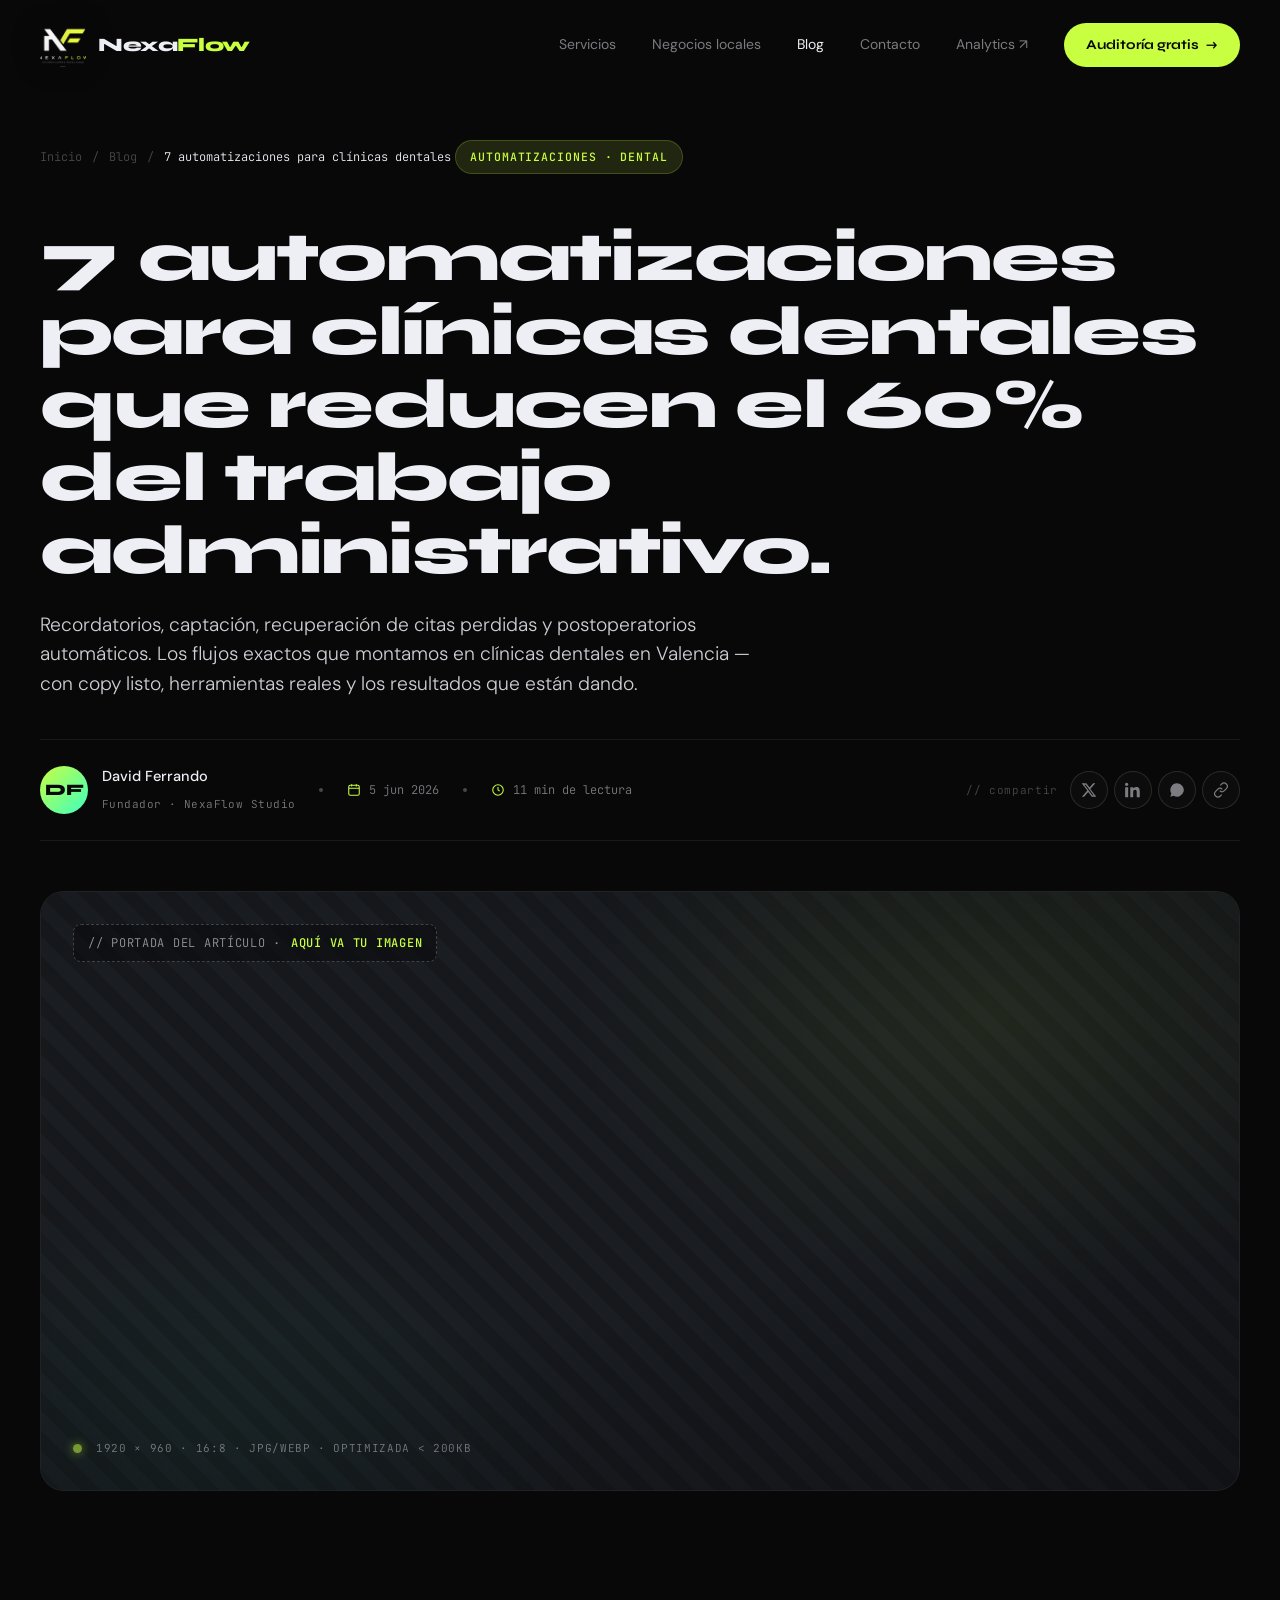
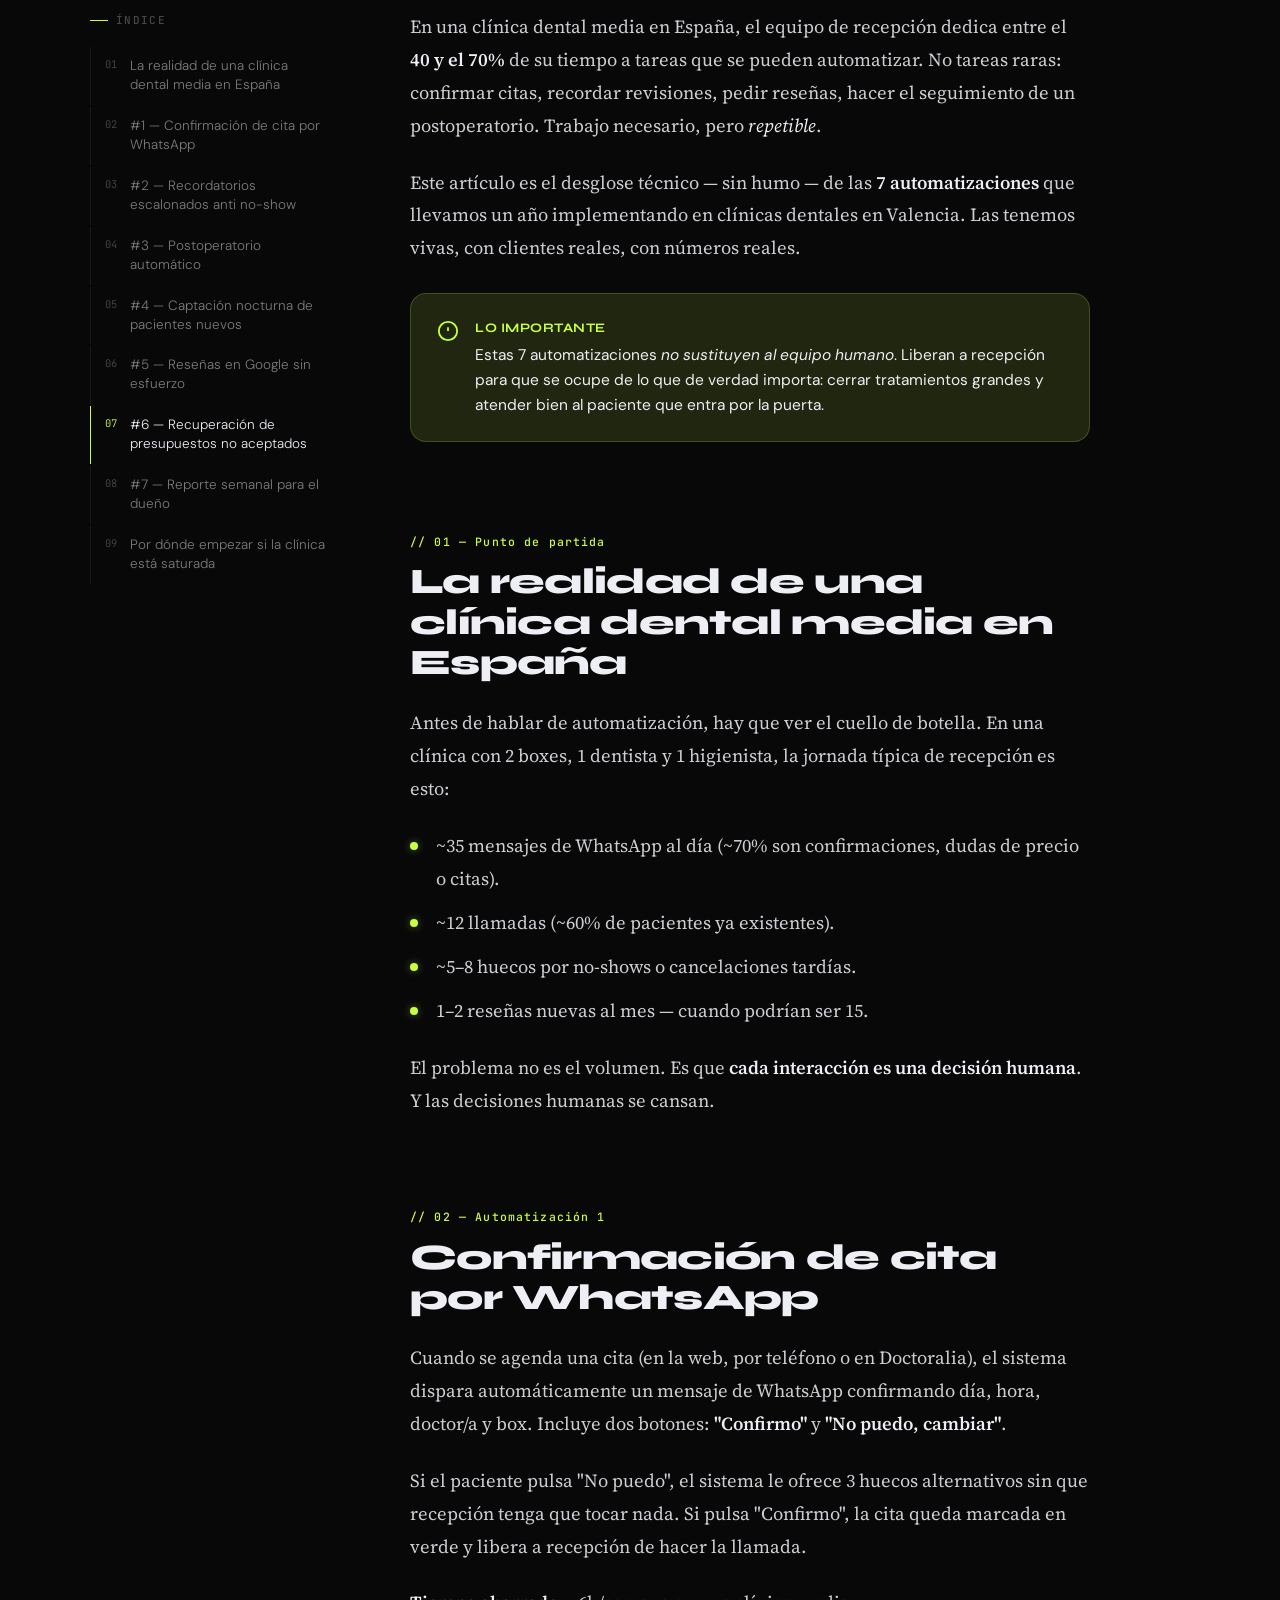
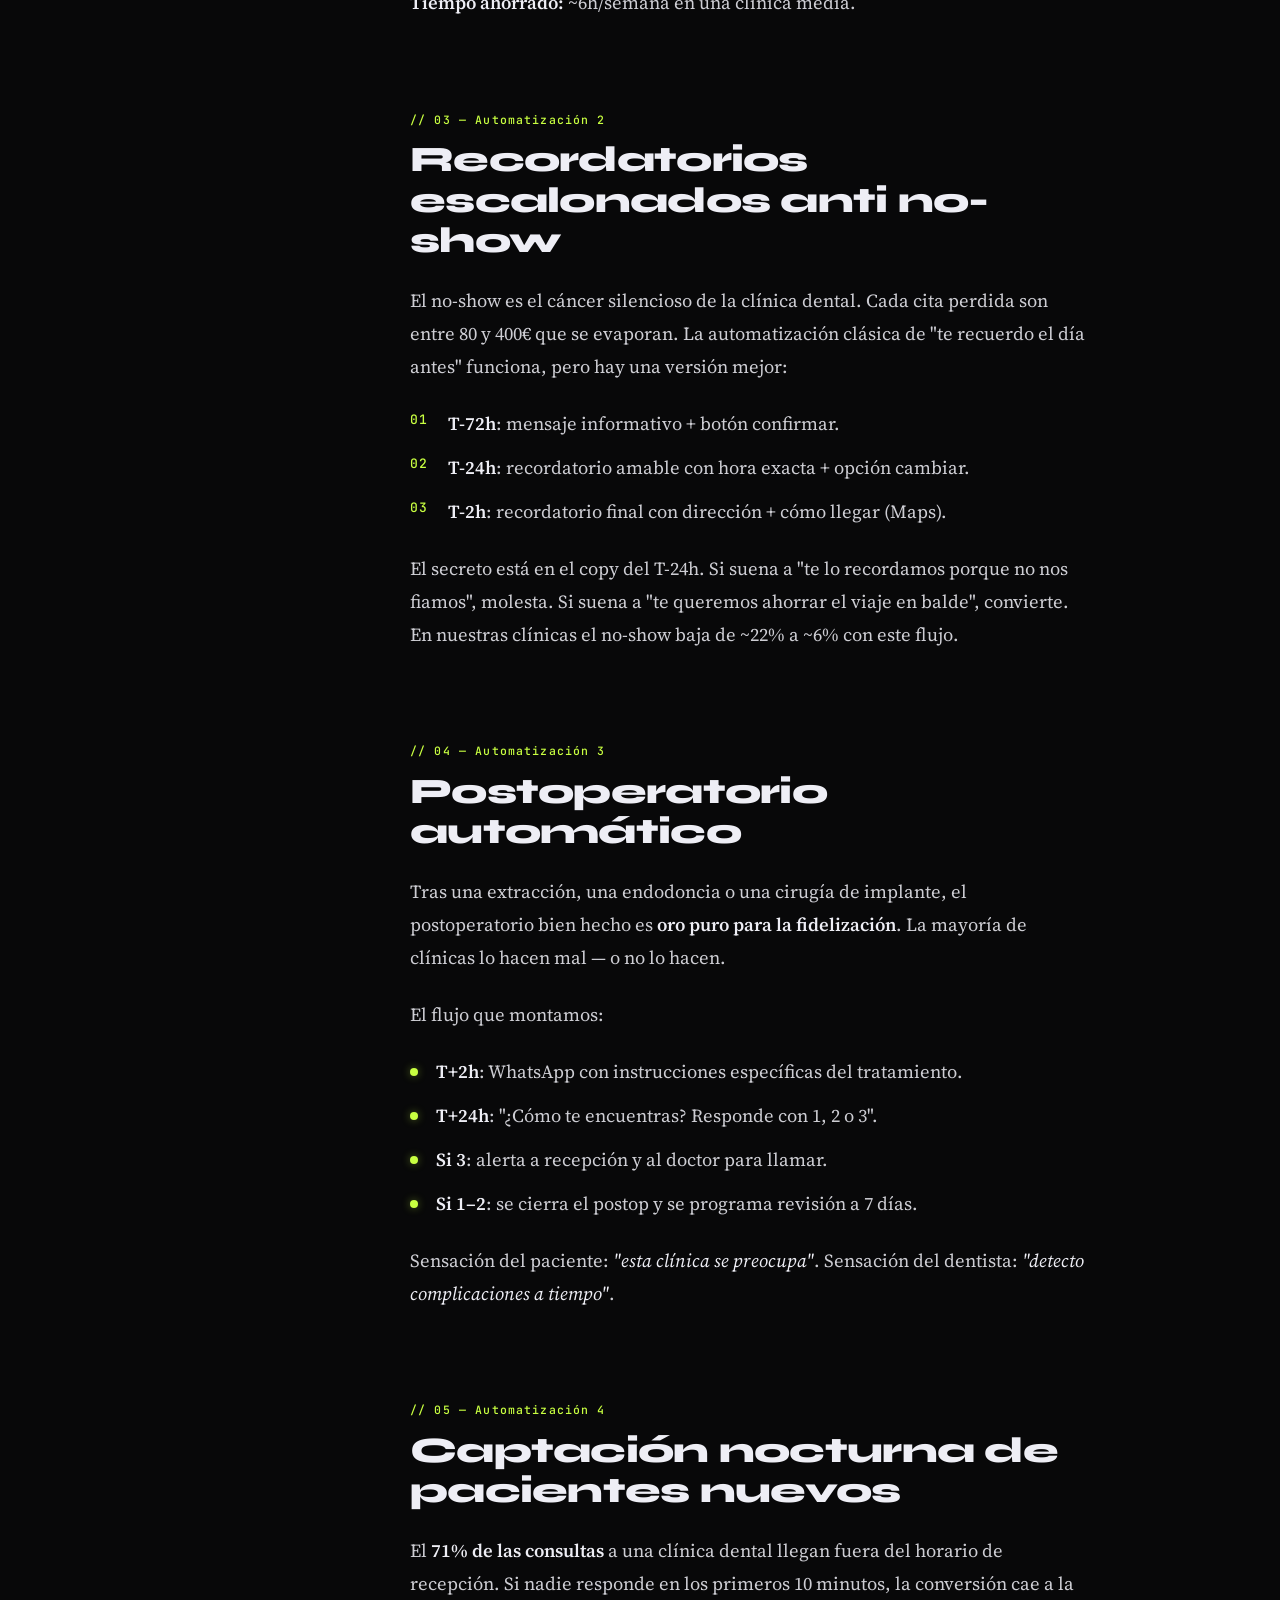
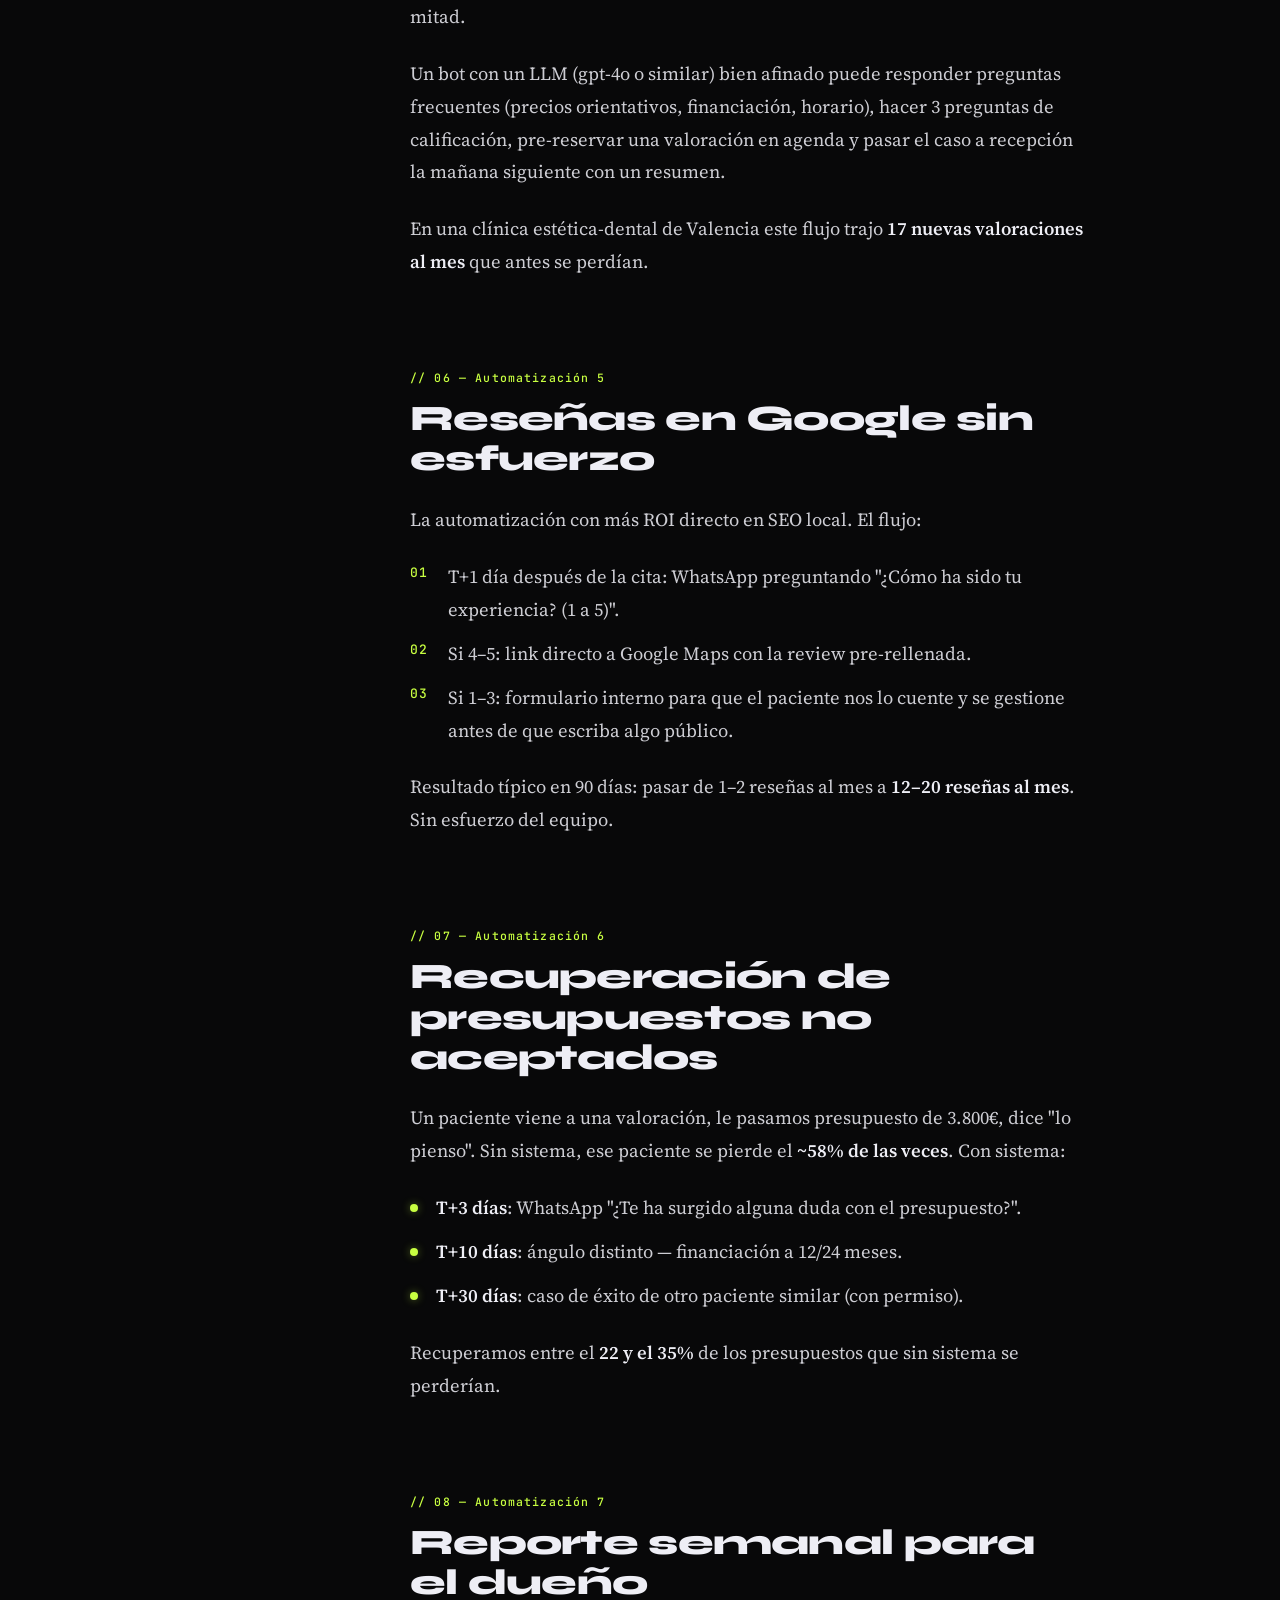
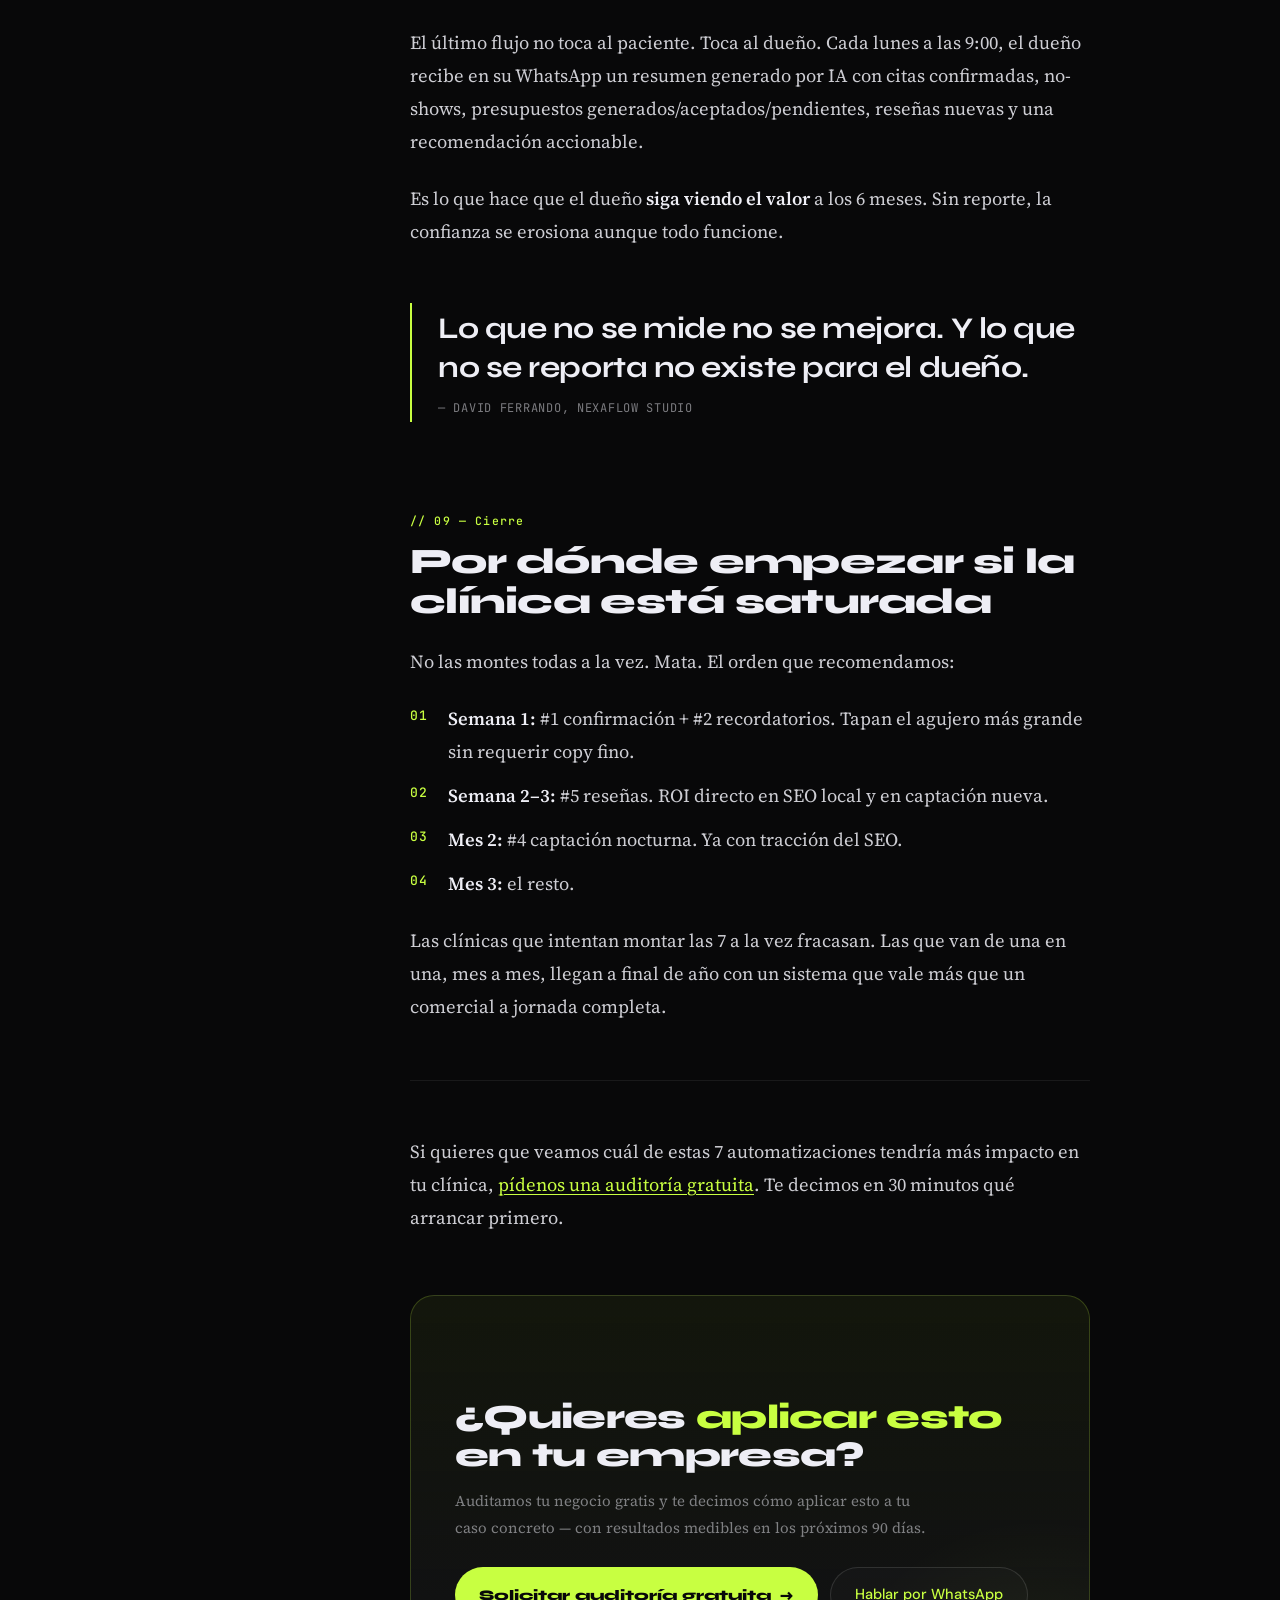
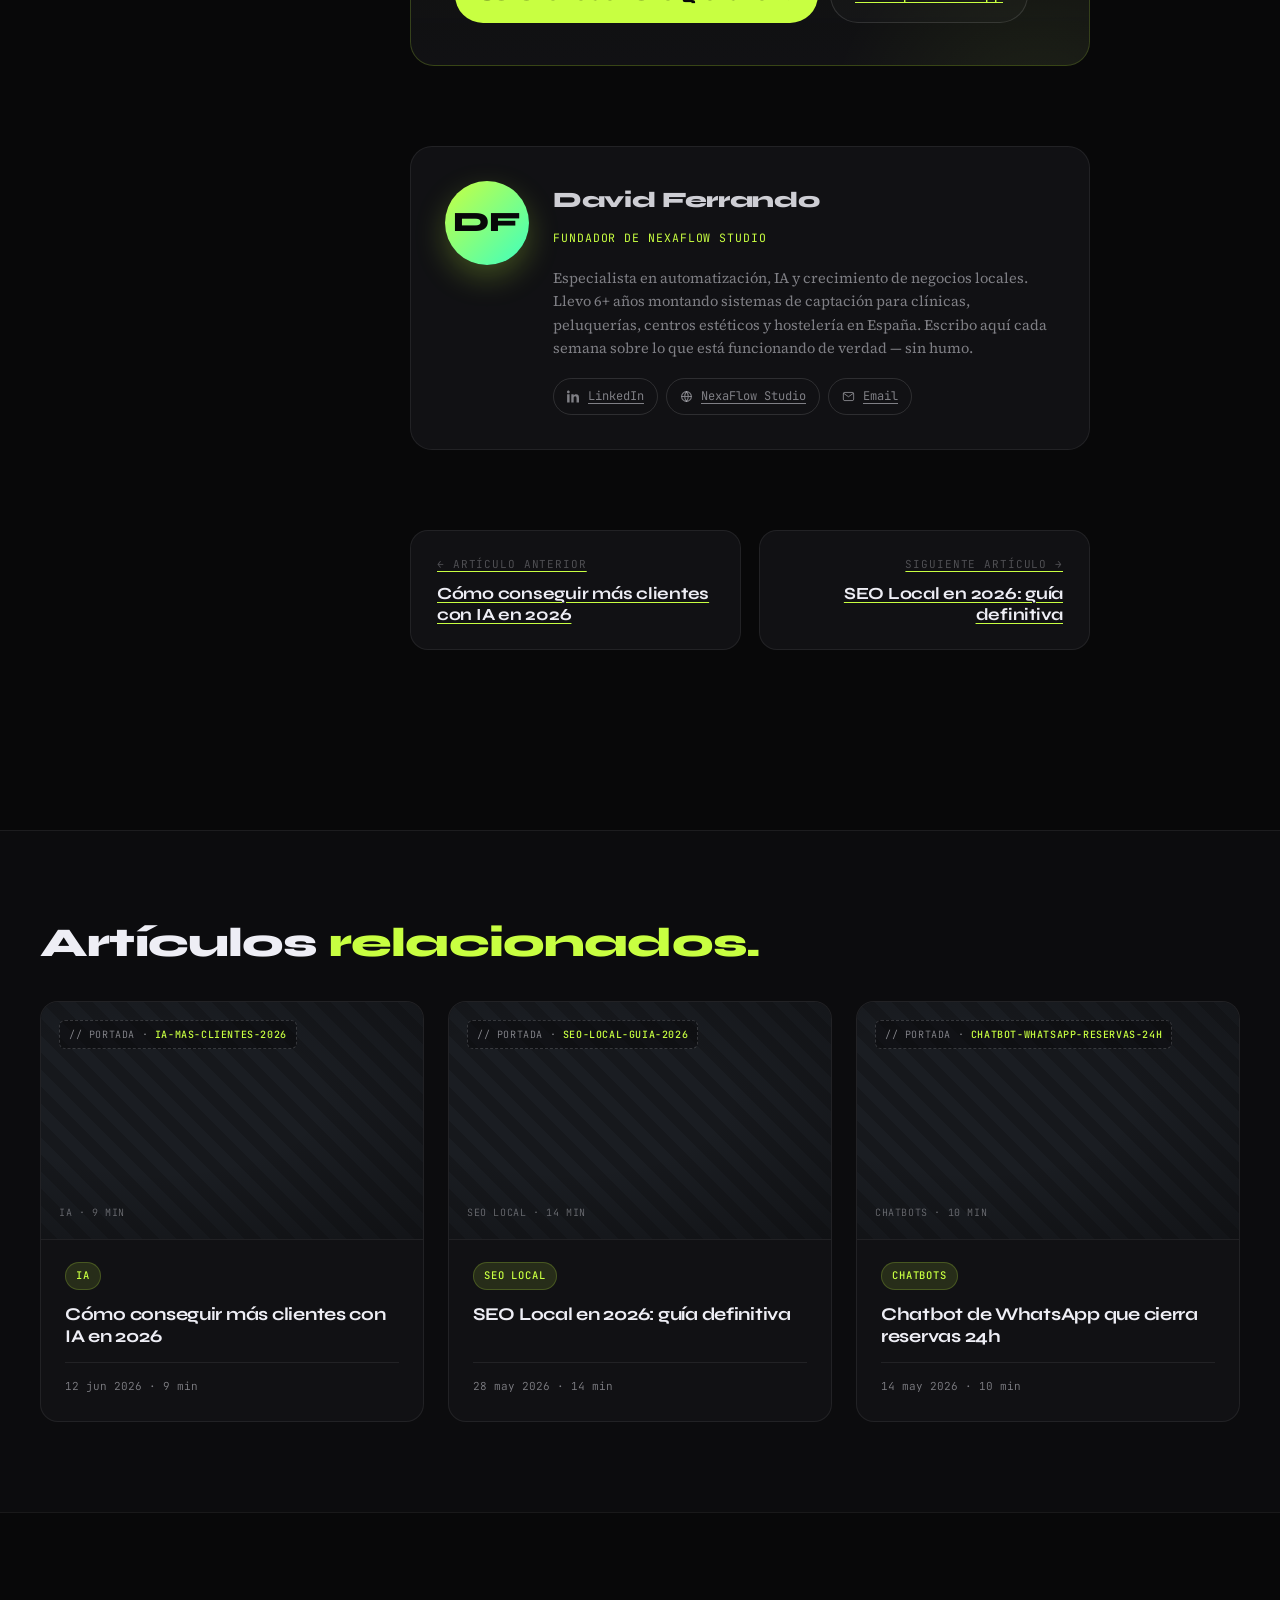
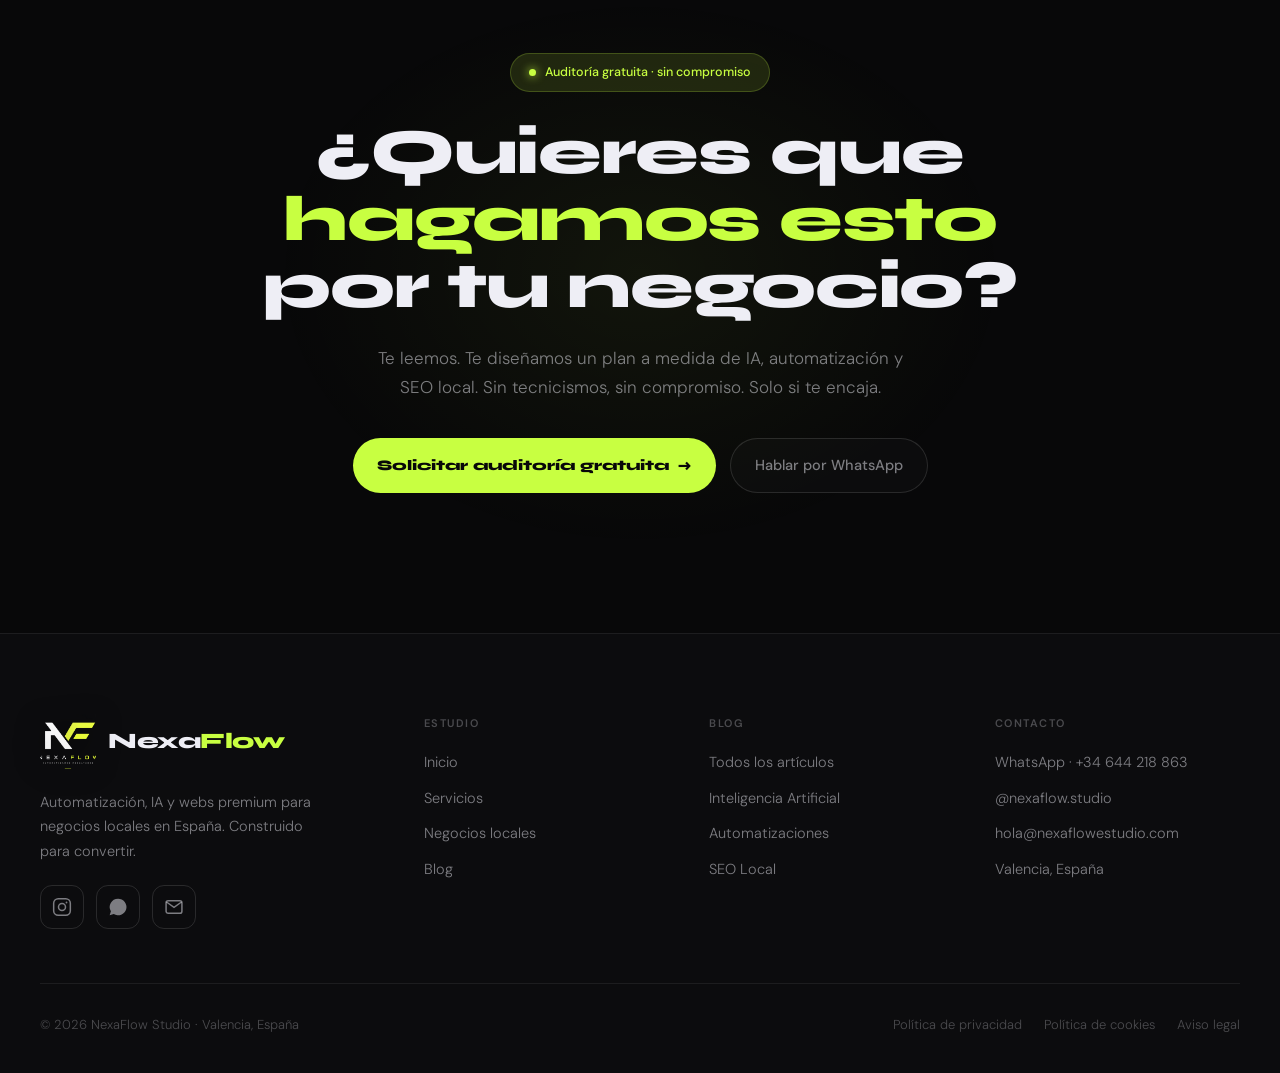
==== commit 9156b43f: "chore: email a hola@nexaflowestudio.com + quitar webhook de Make - Correo de contacto actualizado en" ====
--- a/blog-automatizaciones-dentales.html
+++ b/blog-automatizaciones-dentales.html
@@ -327,7 +327,7 @@
                 <svg viewBox="0 0 24 24" fill="none" stroke="currentColor" stroke-width="2"><circle cx="12" cy="12" r="9"/><path d="M3 12h18M12 3a14 14 0 0 1 0 18M12 3a14 14 0 0 0 0 18"/></svg>
                 NexaFlow Studio
               </a>
-              <a href="mailto:hola.nexaflow@gmail.com">
+              <a href="mailto:hola@nexaflowestudio.com">
                 <svg viewBox="0 0 24 24" fill="none" stroke="currentColor" stroke-width="1.8"><rect x="2.5" y="4.5" width="19" height="15" rx="2.5"/><path d="M3 6l9 6.5L21 6"/></svg>
                 Email
               </a>
@@ -428,7 +428,7 @@
         <div class="foot-soc">
           <a href="https://www.instagram.com/nexaflow.studio" target="_blank" rel="noopener" aria-label="Instagram"><svg width="20" height="20" viewBox="0 0 24 24" fill="none" stroke="currentColor" stroke-width="1.8"><rect x="2" y="2" width="20" height="20" rx="5.5"/><circle cx="12" cy="12" r="4.2"/><circle cx="17.4" cy="6.6" r="1.1" fill="currentColor" stroke="none"/></svg></a>
           <a href="https://wa.me/34644218863" target="_blank" rel="noopener" aria-label="WhatsApp"><svg width="20" height="20" viewBox="0 0 24 24" fill="currentColor"><path d="M12 2a10 10 0 0 0-8.5 15.2L2 22l4.9-1.5A10 10 0 1 0 12 2z"/></svg></a>
-          <a href="mailto:hola.nexaflow@gmail.com" aria-label="Email"><svg width="20" height="20" viewBox="0 0 24 24" fill="none" stroke="currentColor" stroke-width="1.8"><rect x="2.5" y="4.5" width="19" height="15" rx="2.5"/><path d="M3 6l9 6.5L21 6"/></svg></a>
+          <a href="mailto:hola@nexaflowestudio.com" aria-label="Email"><svg width="20" height="20" viewBox="0 0 24 24" fill="none" stroke="currentColor" stroke-width="1.8"><rect x="2.5" y="4.5" width="19" height="15" rx="2.5"/><path d="M3 6l9 6.5L21 6"/></svg></a>
         </div>
       </div>
       <div class="foot-col">
@@ -449,7 +449,7 @@
         <h5>Contacto</h5>
         <a href="https://wa.me/34644218863" target="_blank" rel="noopener">WhatsApp · +34 644 218 863</a>
         <a href="https://www.instagram.com/nexaflow.studio" target="_blank" rel="noopener">@nexaflow.studio</a>
-        <a href="mailto:hola.nexaflow@gmail.com">hola.nexaflow@gmail.com</a>
+        <a href="mailto:hola@nexaflowestudio.com">hola@nexaflowestudio.com</a>
         <p>Valencia, España</p>
       </div>
     </div>
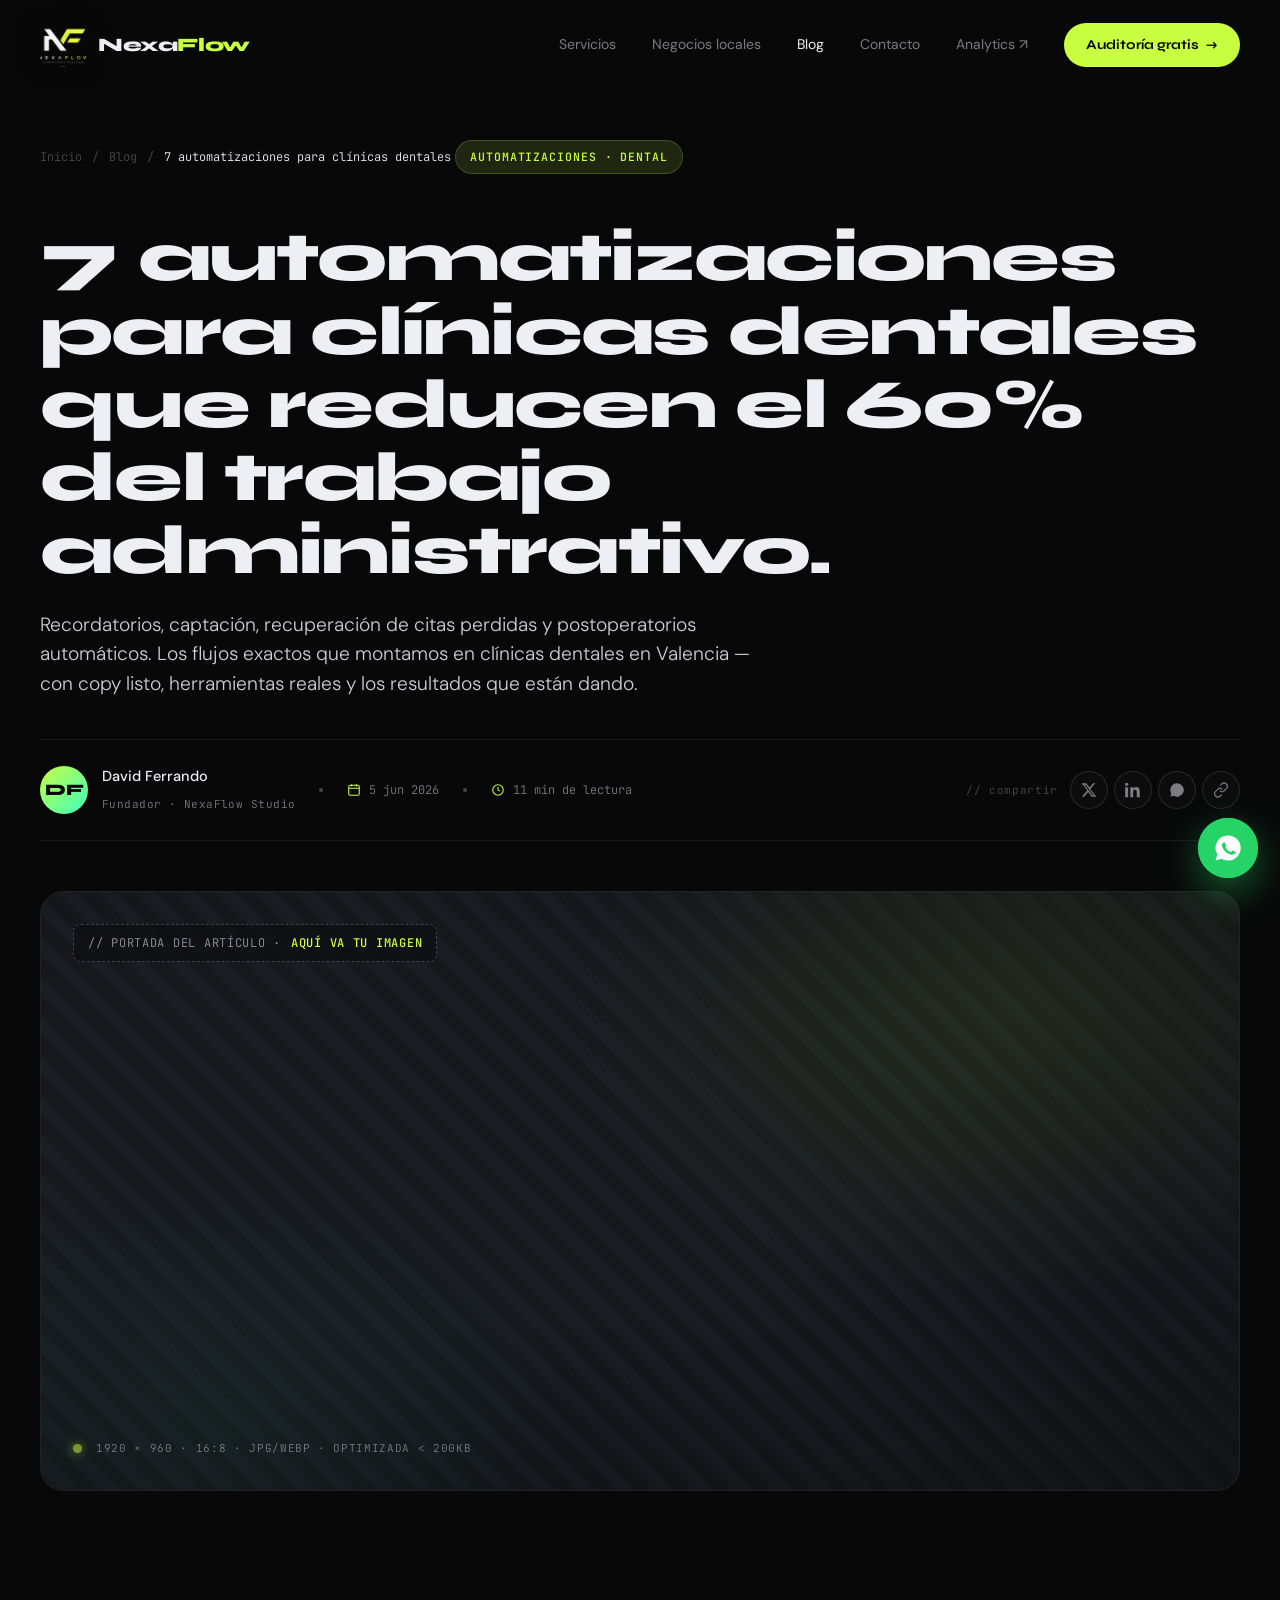
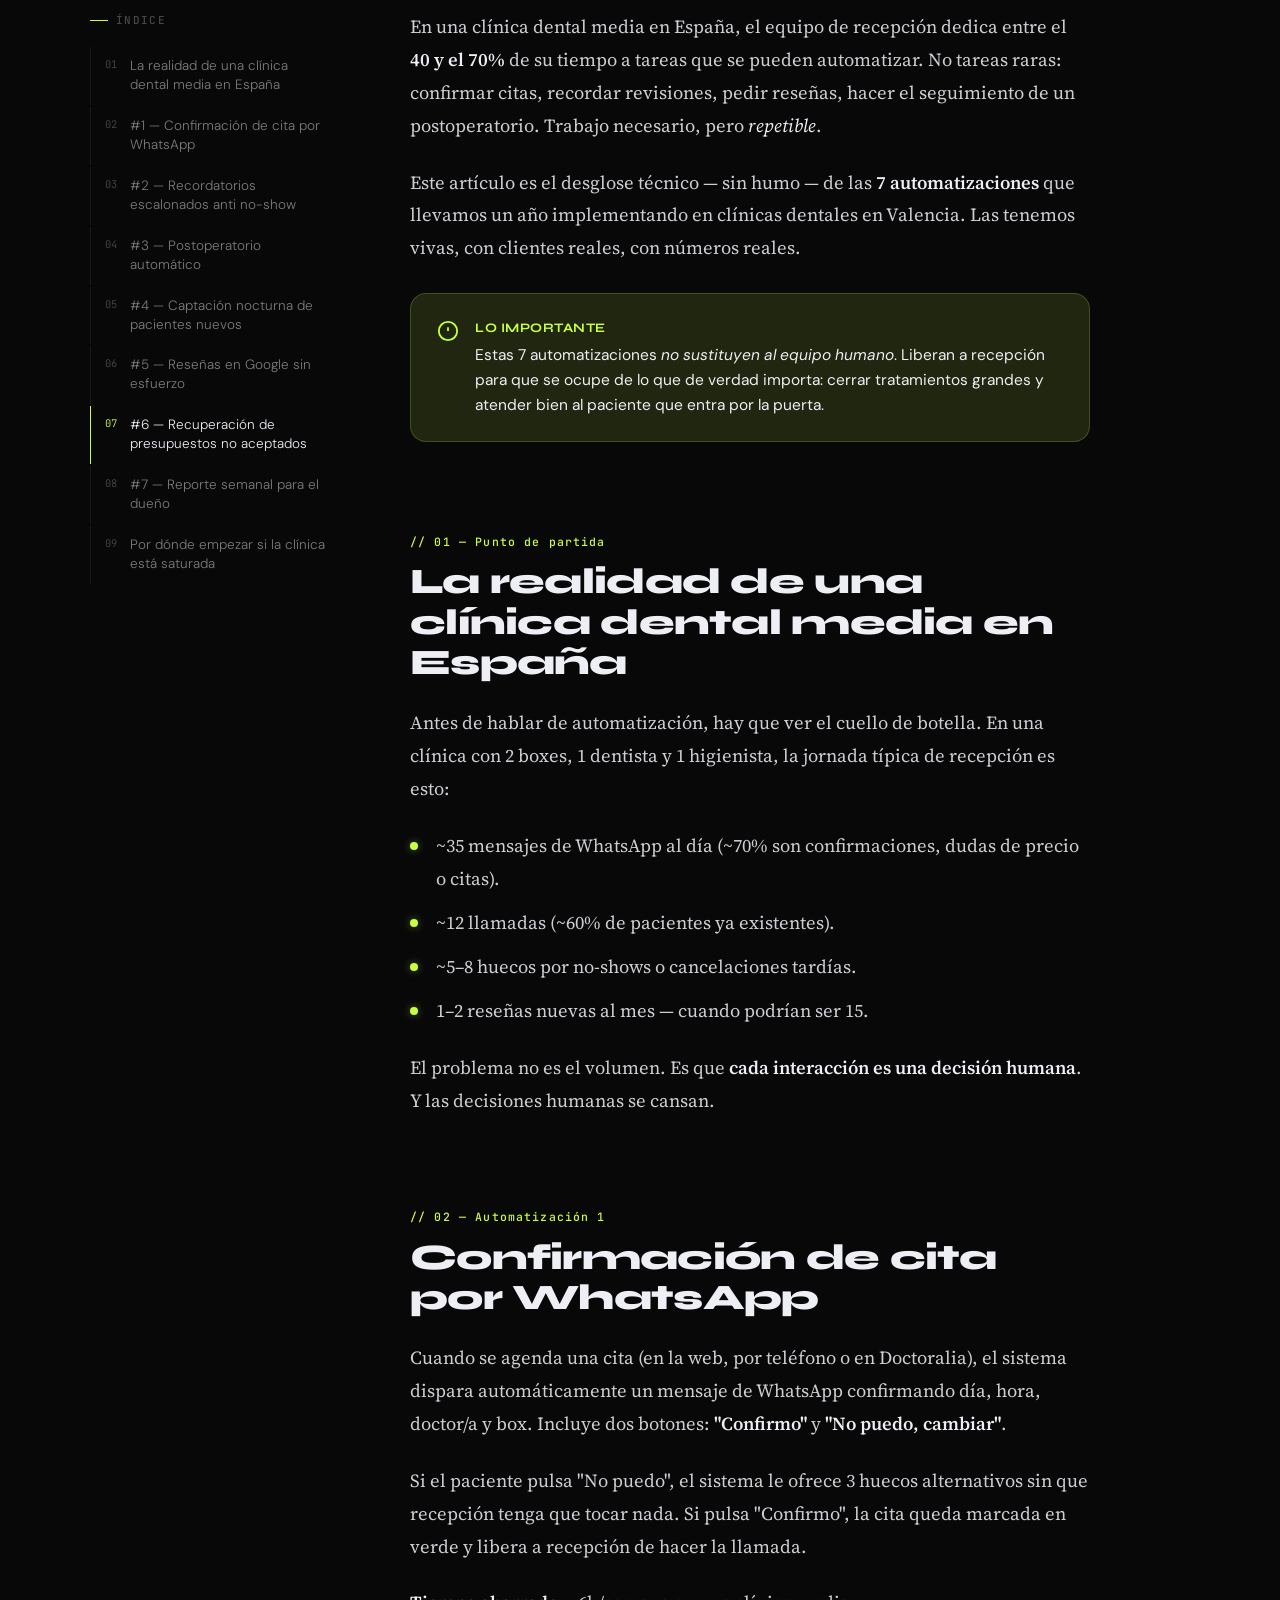
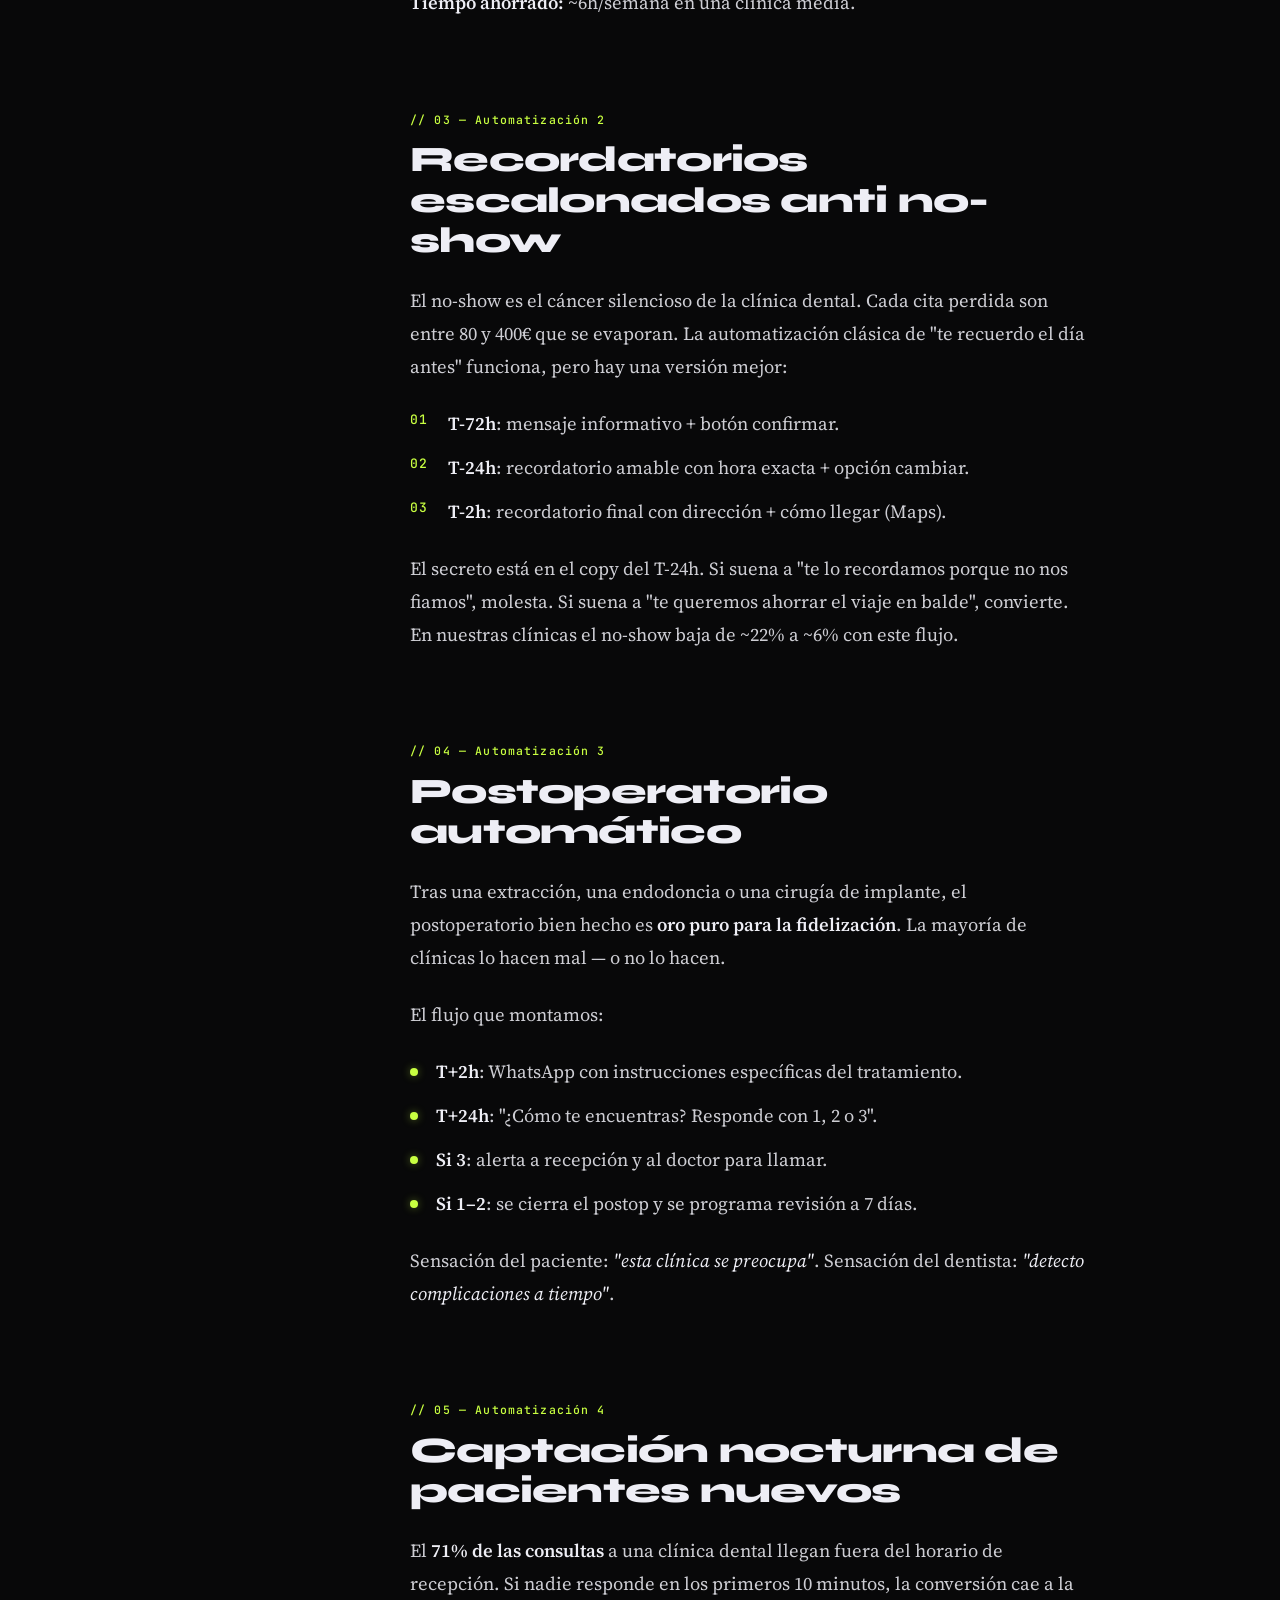
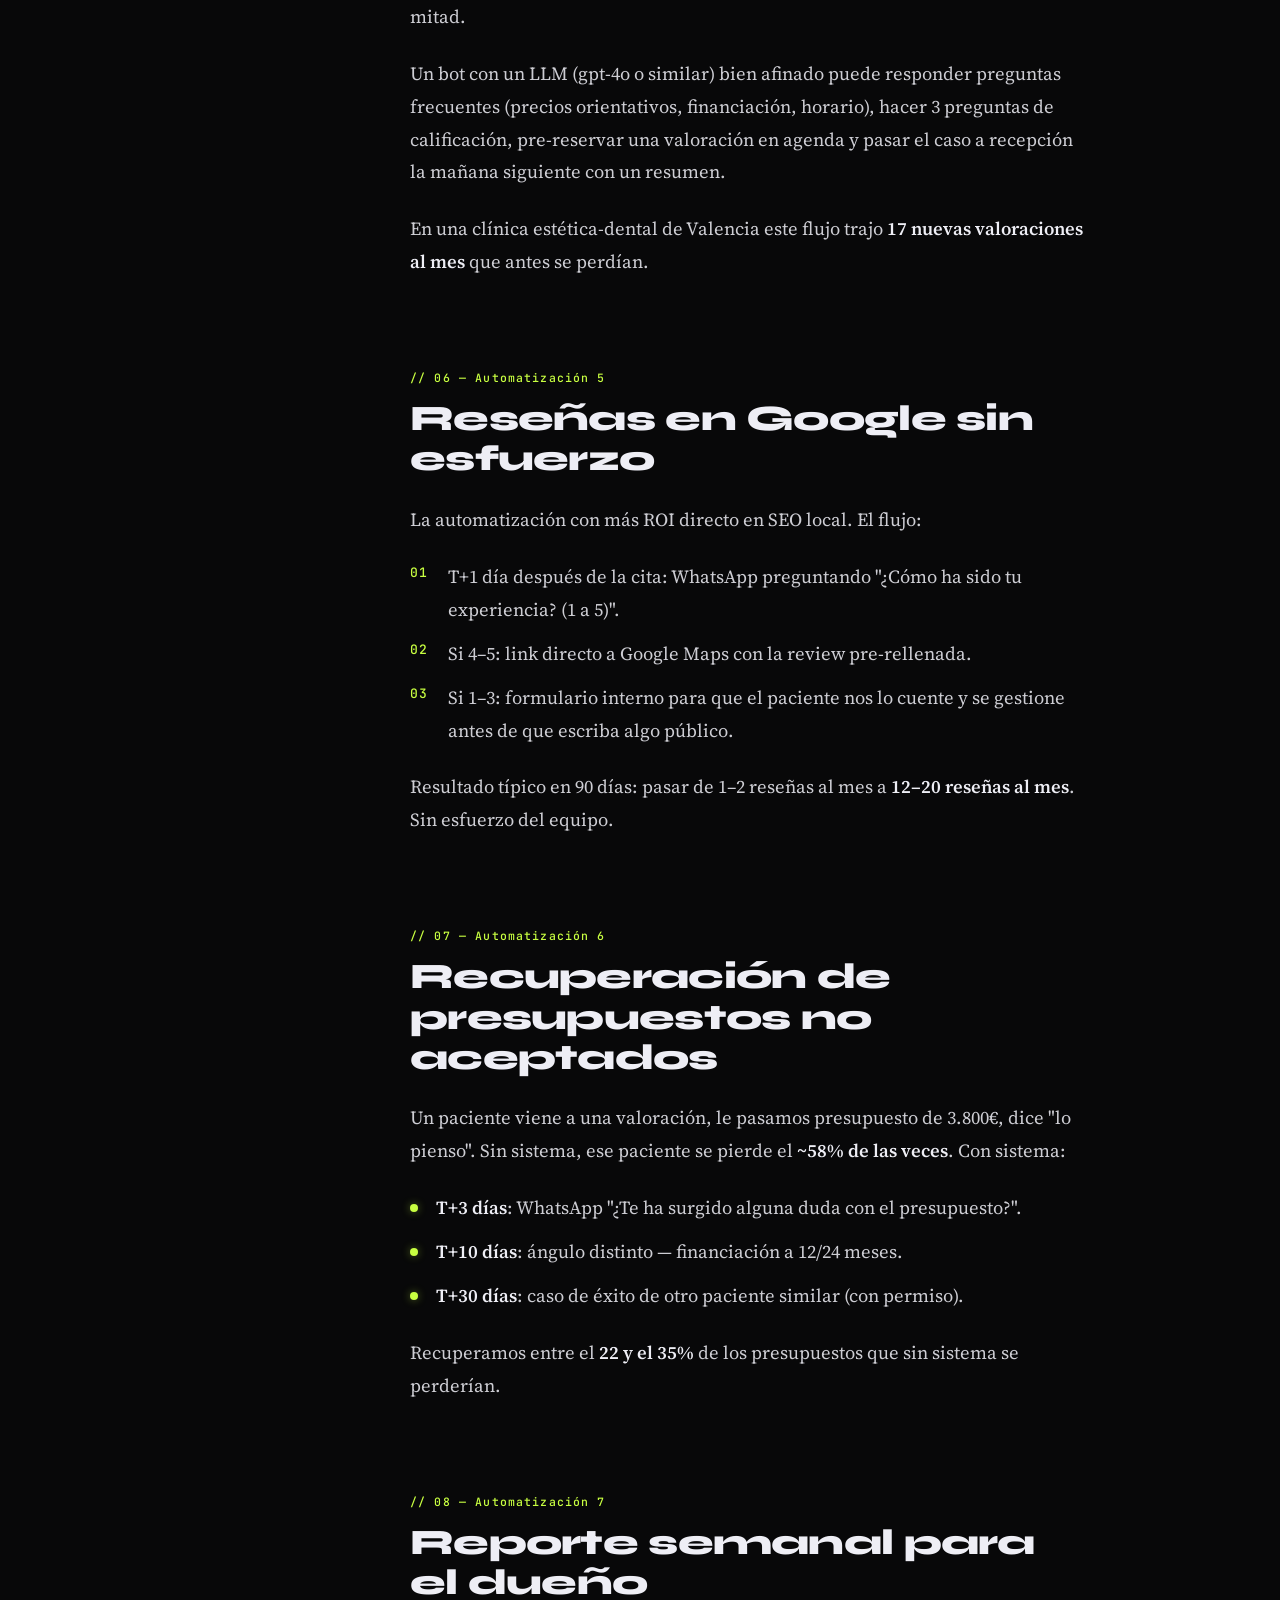
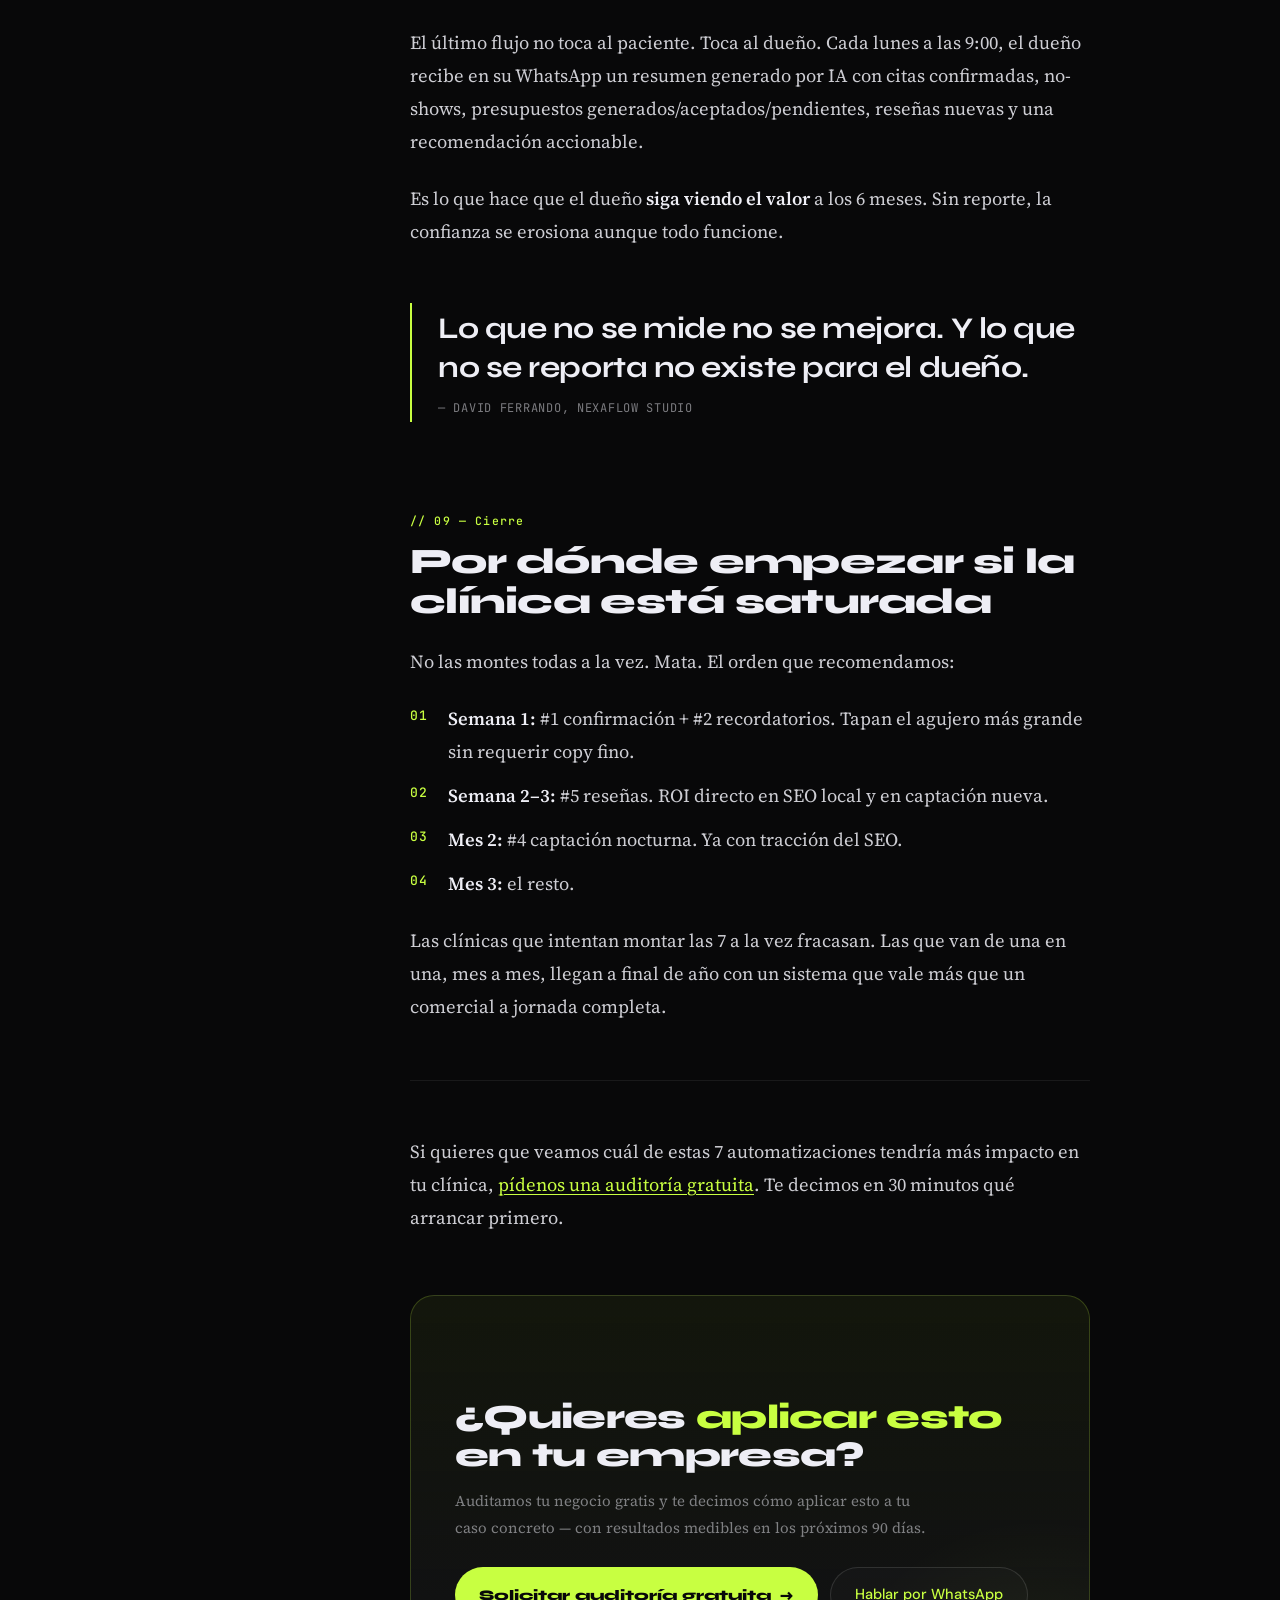
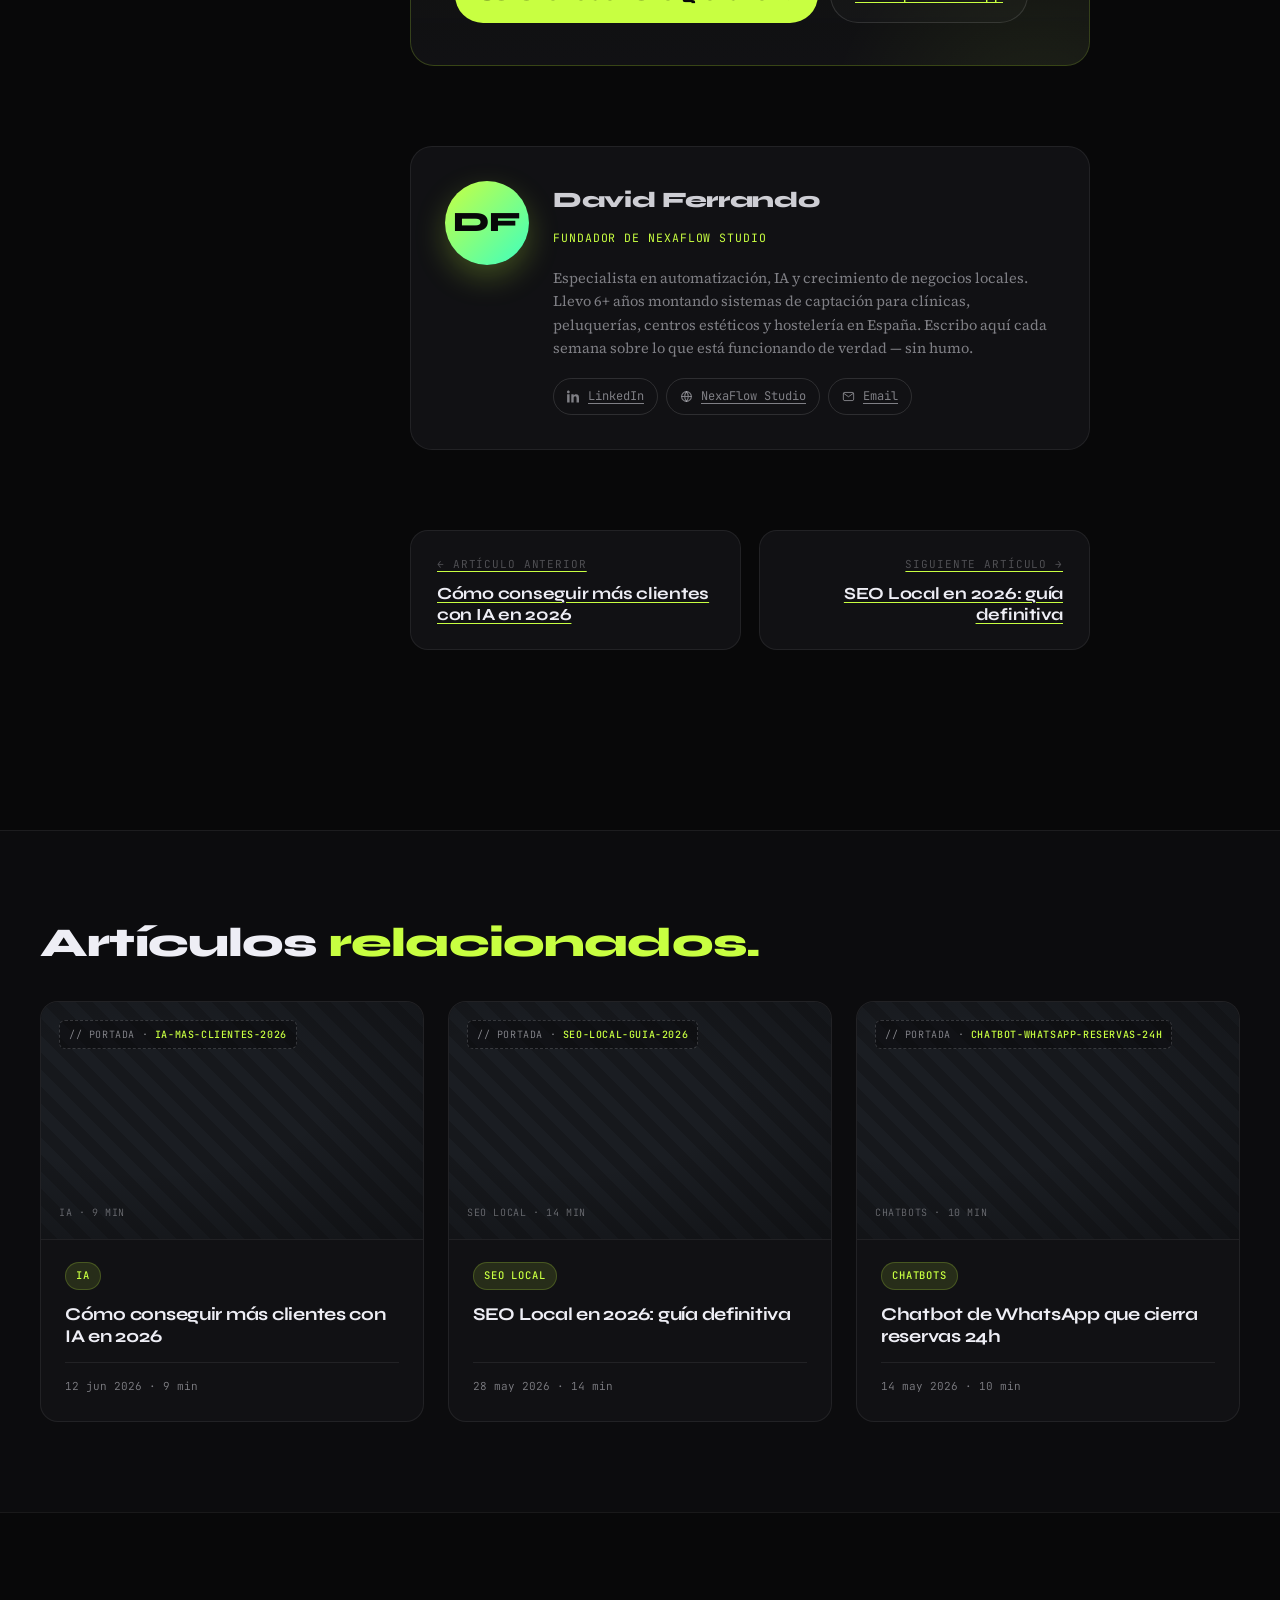
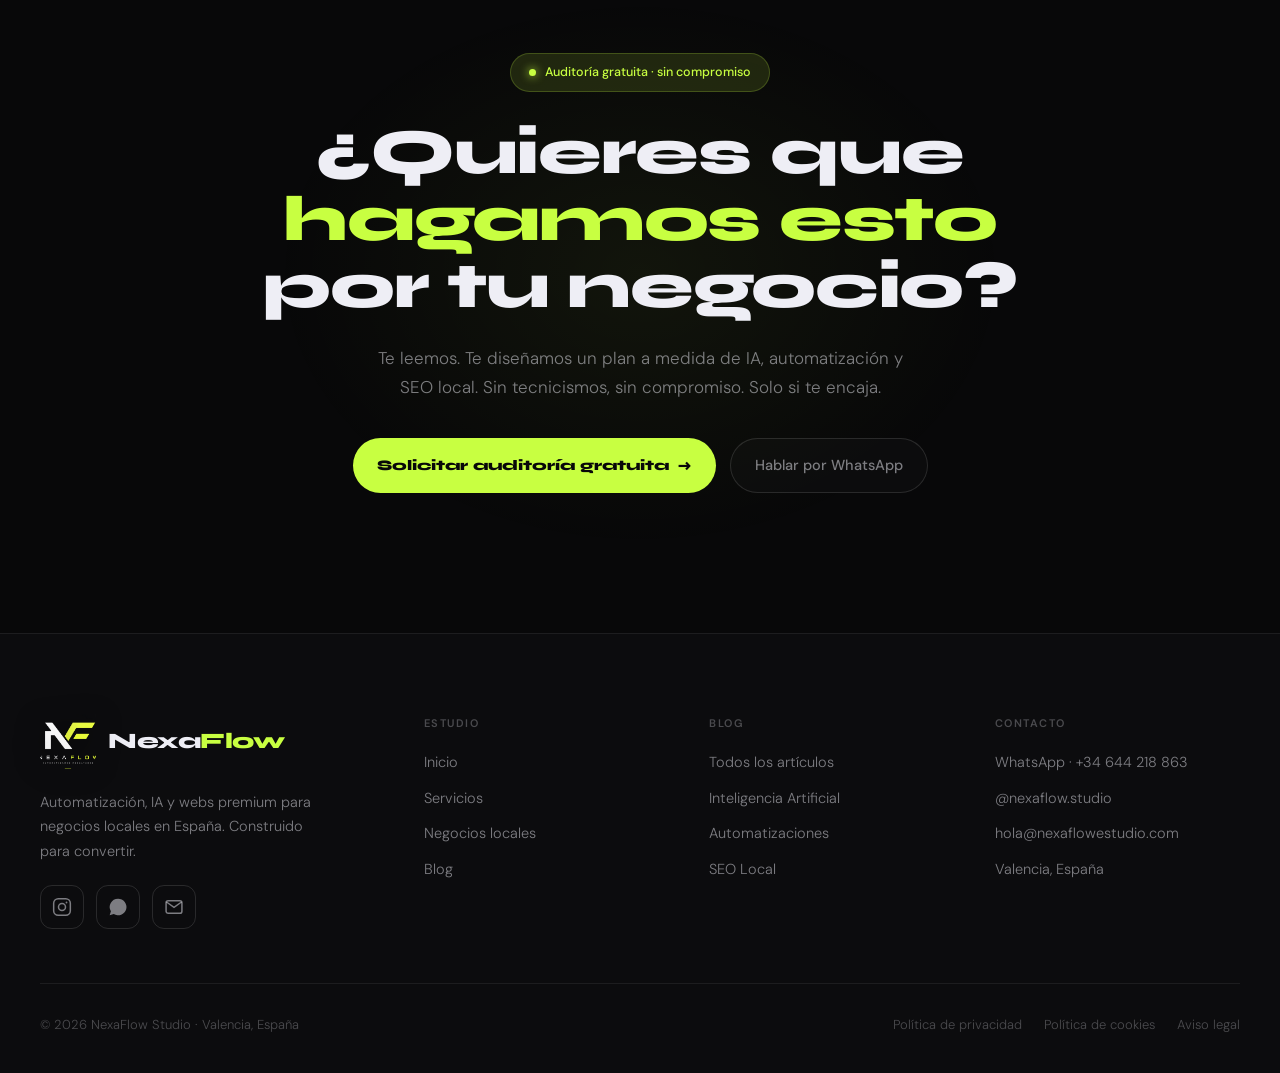
==== commit 834c127a: "fix(movil): menu lateral no se corta al hacer scroll + titulos sin recortes + boton WhatsApp en toda" ====
--- a/blog-automatizaciones-dentales.html
+++ b/blog-automatizaciones-dentales.html
@@ -542,5 +542,19 @@
 })();
 </script>
 
+<!-- FLOATING WHATSAPP -->
+<style>
+.fab-wa{position:fixed;right:22px;bottom:22px;z-index:700;width:60px;height:60px;border-radius:50%;background:#25d366;display:grid;place-items:center;box-shadow:0 14px 38px rgba(37,211,102,.42);transition:transform .3s ease,box-shadow .3s;animation:fabIn .5s ease .8s both}
+.fab-wa svg{width:30px;height:30px;color:#fff}
+.fab-wa:hover{transform:scale(1.08) translateY(-2px);box-shadow:0 18px 48px rgba(37,211,102,.55)}
+.fab-wa::after{content:'';position:absolute;inset:0;border-radius:50%;border:2px solid #25d366;animation:fabPulse 2.4s ease-out infinite;pointer-events:none}
+@keyframes fabIn{from{opacity:0;transform:scale(.4)}to{opacity:1;transform:scale(1)}}
+@keyframes fabPulse{0%{transform:scale(1);opacity:.6}100%{transform:scale(1.7);opacity:0}}
+@media (max-width:600px){.fab-wa{width:54px;height:54px;right:16px;bottom:16px}.fab-wa svg{width:27px;height:27px}}
+body.nav-open .fab-wa{opacity:0;visibility:hidden;pointer-events:none}
+</style>
+<a class="fab-wa" href="https://wa.me/34644218863?text=Hola%2C%20me%20gustar%C3%ADa%20m%C3%A1s%20informaci%C3%B3n%20para%20mi%20negocio%20local." target="_blank" rel="noopener" aria-label="Escríbenos por WhatsApp">
+  <svg viewBox="0 0 24 24" fill="currentColor"><path d="M12 2a10 10 0 0 0-8.5 15.2L2 22l4.9-1.5A10 10 0 1 0 12 2zm5.3 14.1c-.2.6-1.2 1.1-1.7 1.2-.4.1-1 .1-1.6-.1-.4-.1-.9-.3-1.5-.6-2.6-1.1-4.3-3.8-4.4-4-.1-.2-1-1.4-1-2.6 0-1.2.6-1.8.9-2.1.2-.2.5-.3.7-.3h.5c.2 0 .4 0 .6.5l.8 1.9c.1.2 0 .4 0 .5l-.4.5c-.2.2-.3.3-.1.6.2.3.8 1.3 1.7 2.1 1.1 1 2 1.3 2.3 1.4.3.1.4.1.6-.1l.7-.8c.2-.2.4-.2.6-.1l1.8.9c.3.1.4.2.5.3 0 .2 0 .8-.2 1.4z"/></svg>
+</a>
 </body>
 </html>
--- a/css/blog-article.css
+++ b/css/blog-article.css
@@ -22,7 +22,7 @@
 
 /* NAV */
 nav.main{position:fixed;top:0;left:0;right:0;z-index:200;padding:22px 0;transition:padding .4s var(--ease),background .4s,border-color .4s;border-bottom:1px solid transparent}
-nav.main.solid{padding:14px 0;background:rgba(8,8,9,.78);backdrop-filter:blur(18px) saturate(1.4);border-bottom:1px solid var(--border)}
+nav.main.solid{padding:14px 0;background:rgba(8,8,9,.92);border-bottom:1px solid var(--border)}
 .nav-in{display:flex;align-items:center;justify-content:space-between}
 .logo{display:flex;align-items:center;gap:12px}
 .logo-mark{width:46px;height:46px;flex-shrink:0;display:grid;place-items:center;transition:width .4s var(--ease),height .4s var(--ease)}
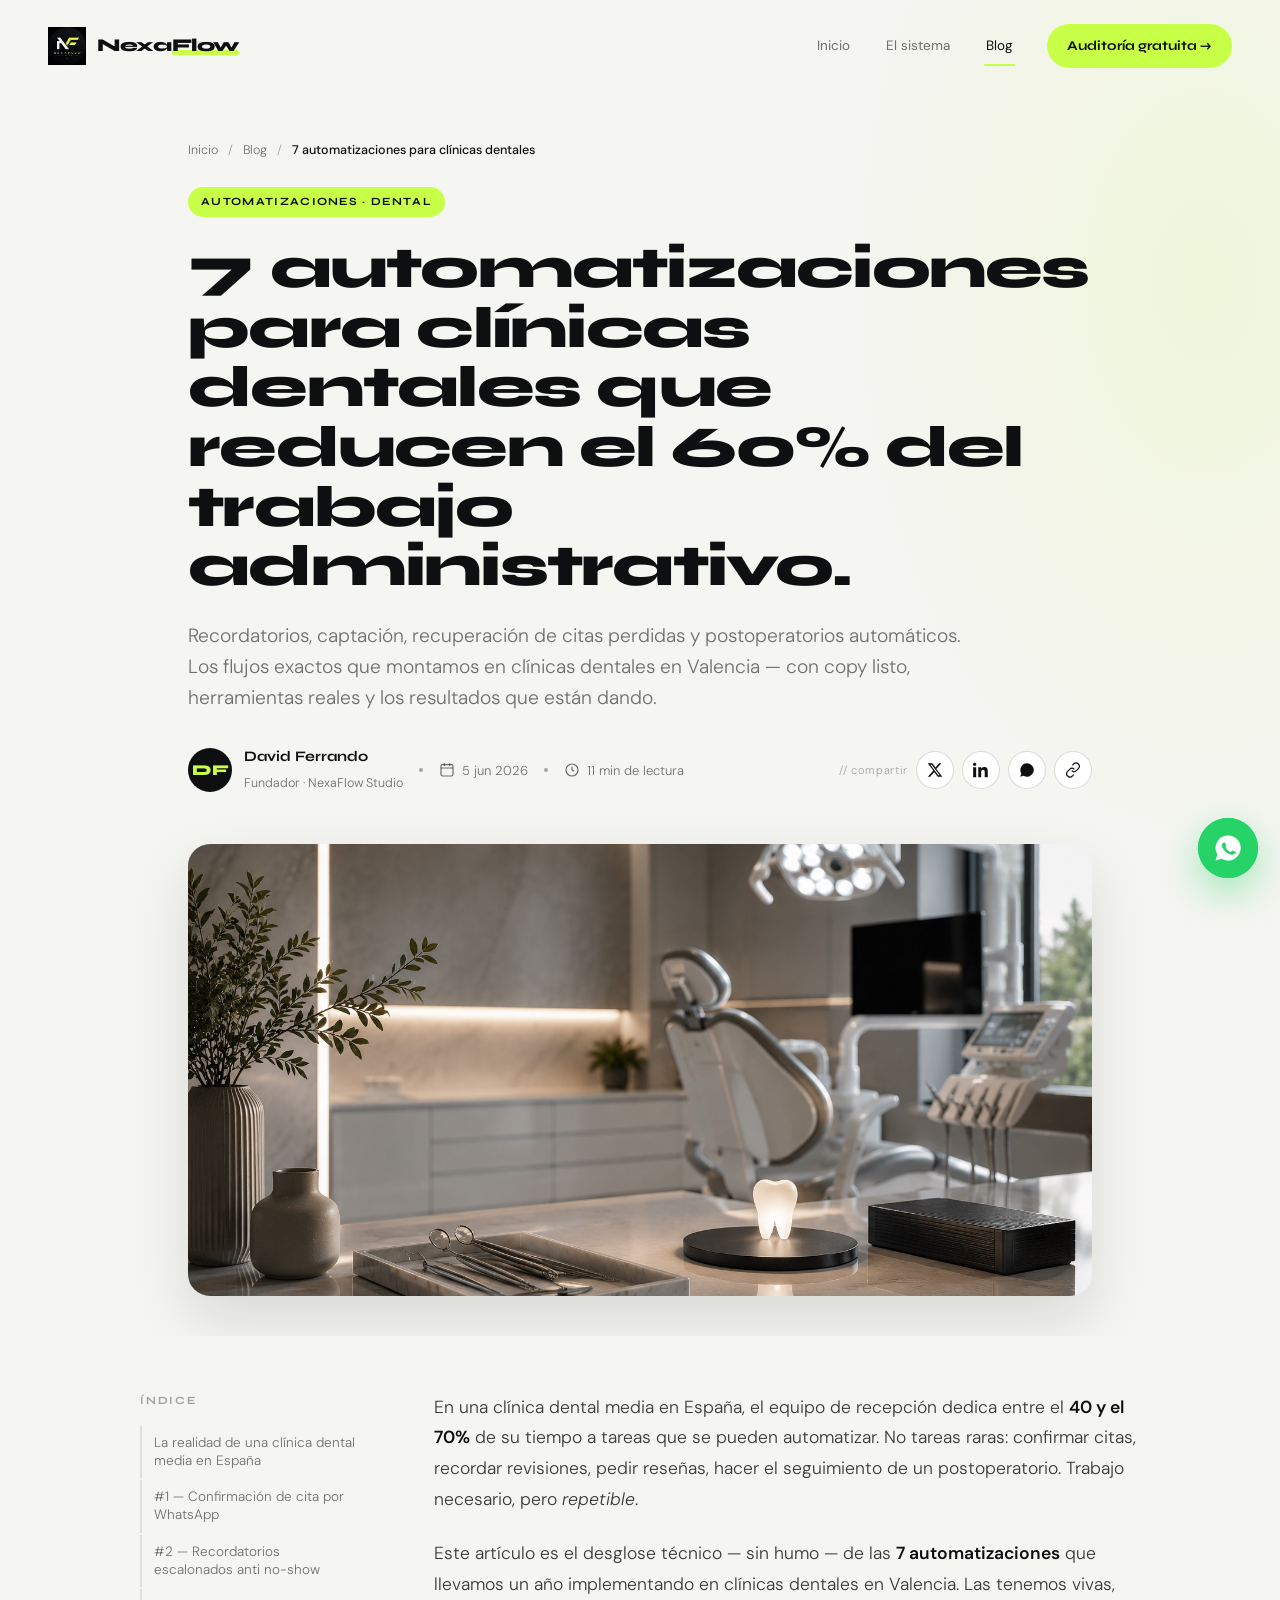
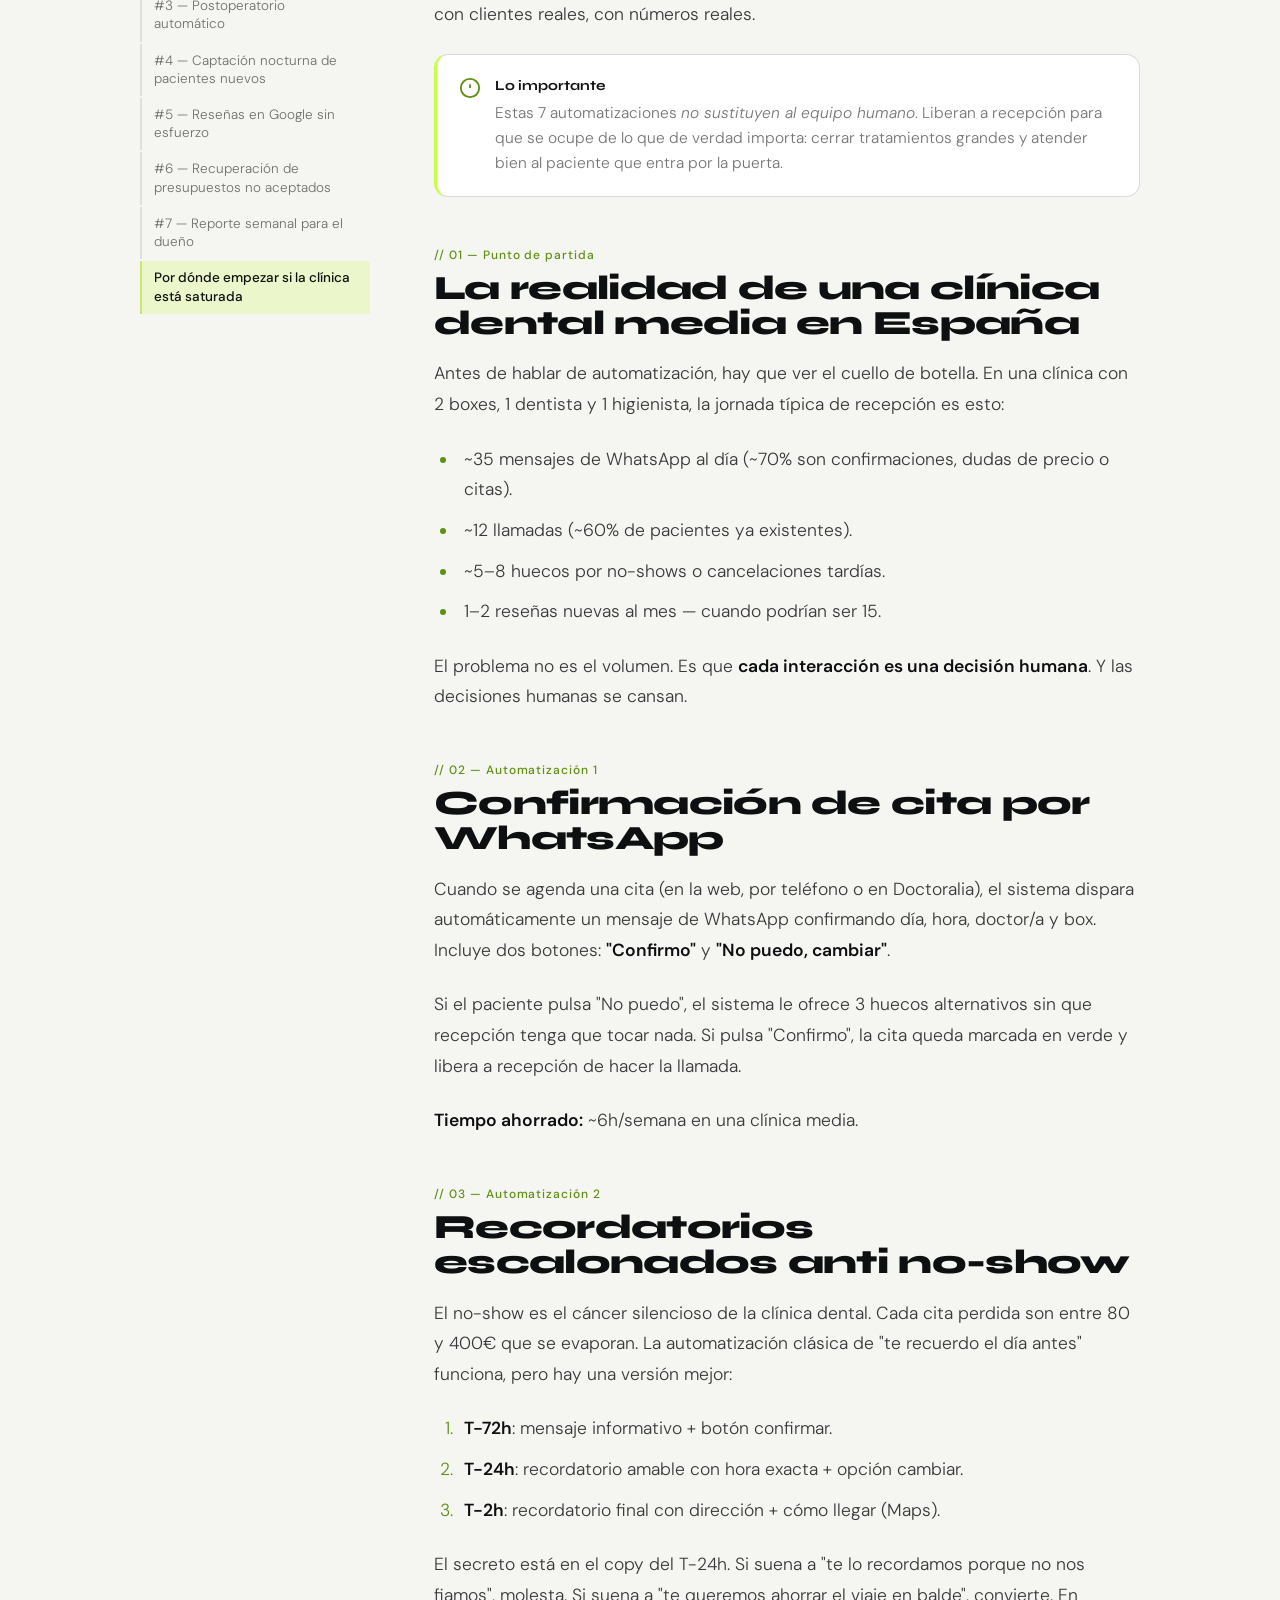
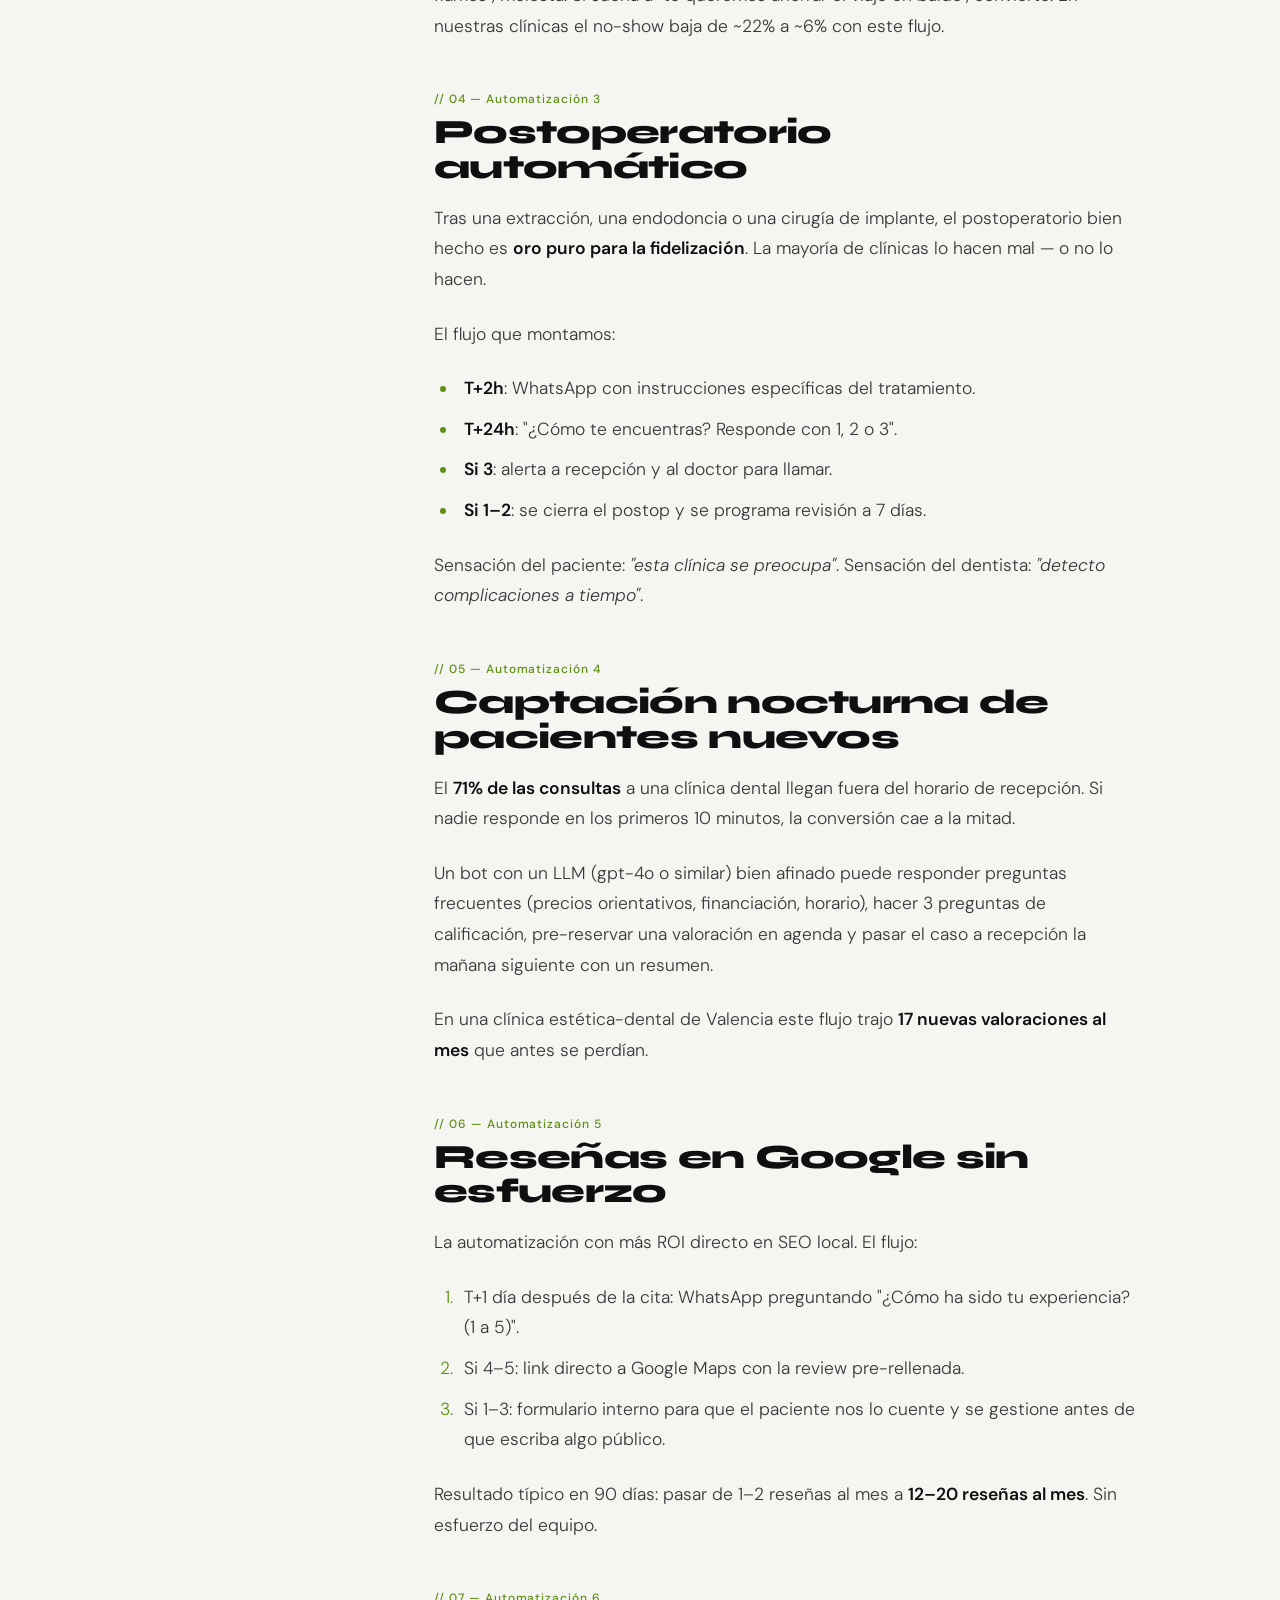
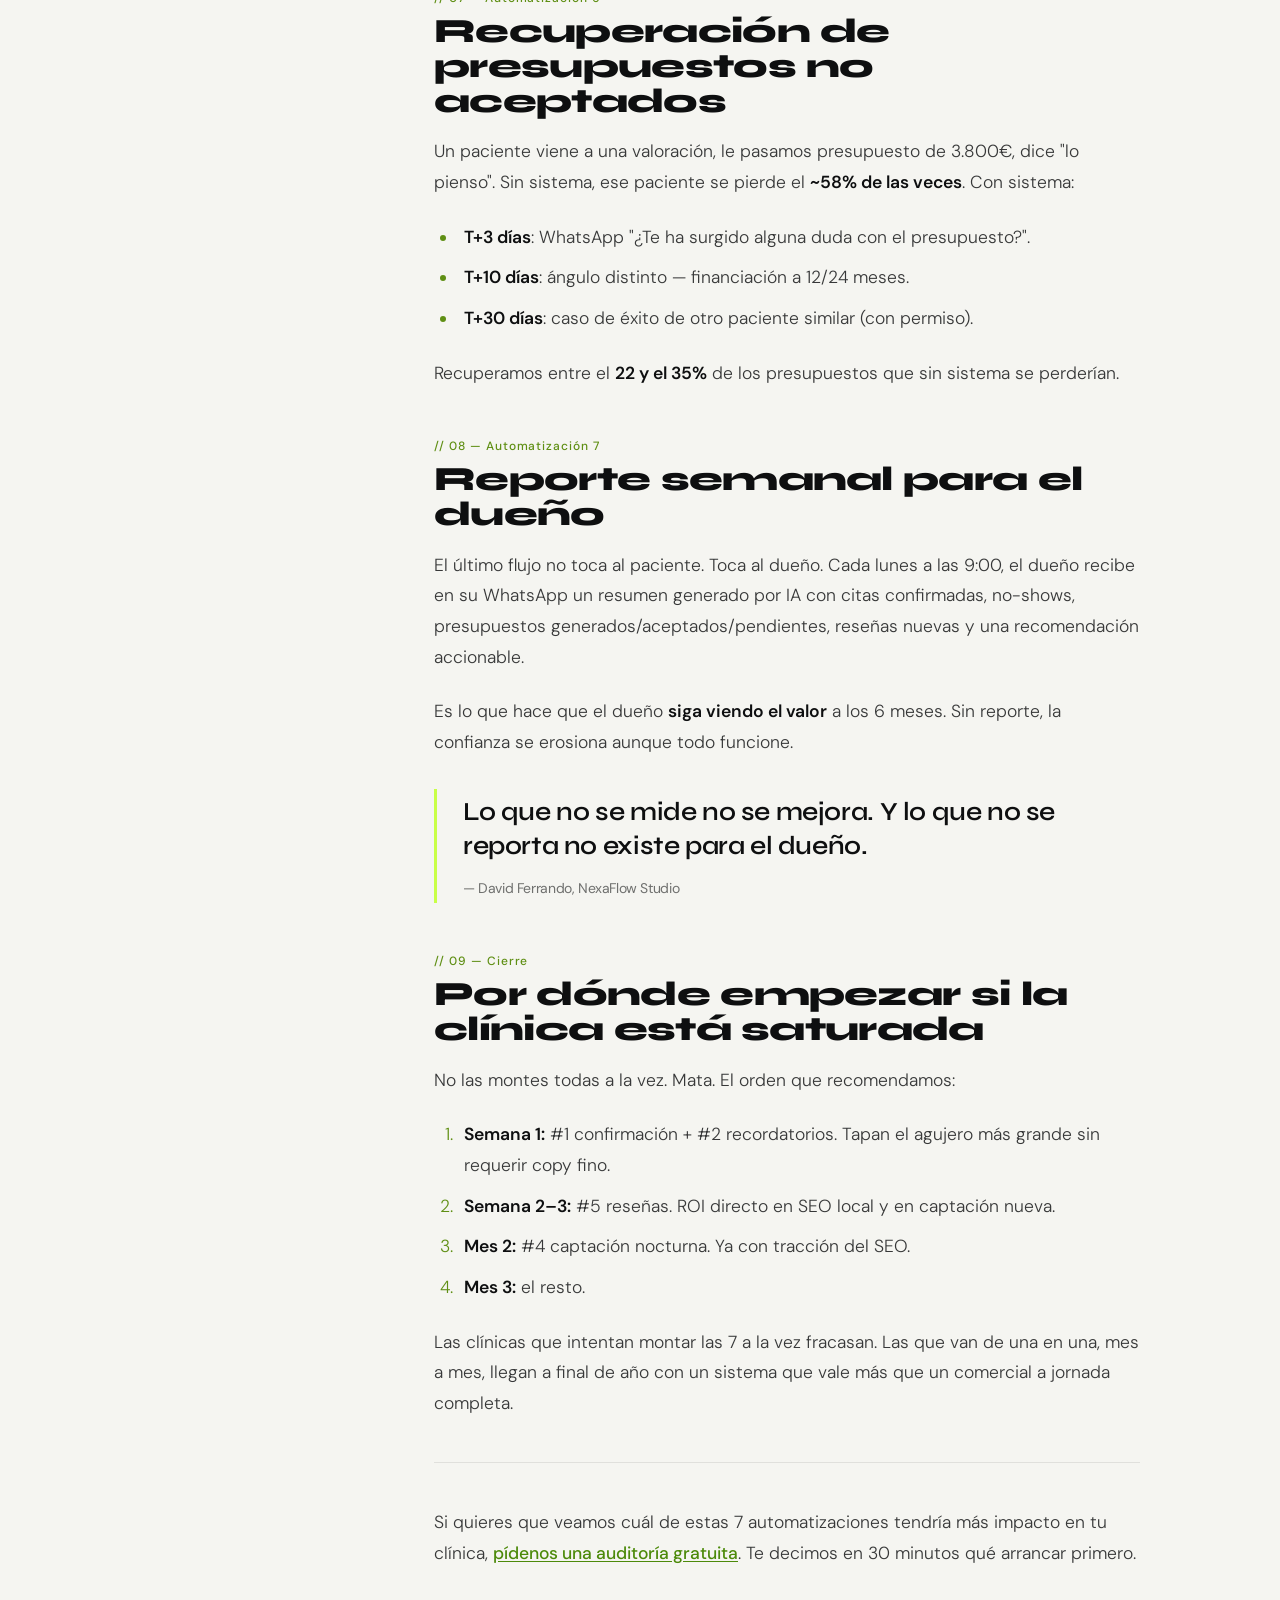
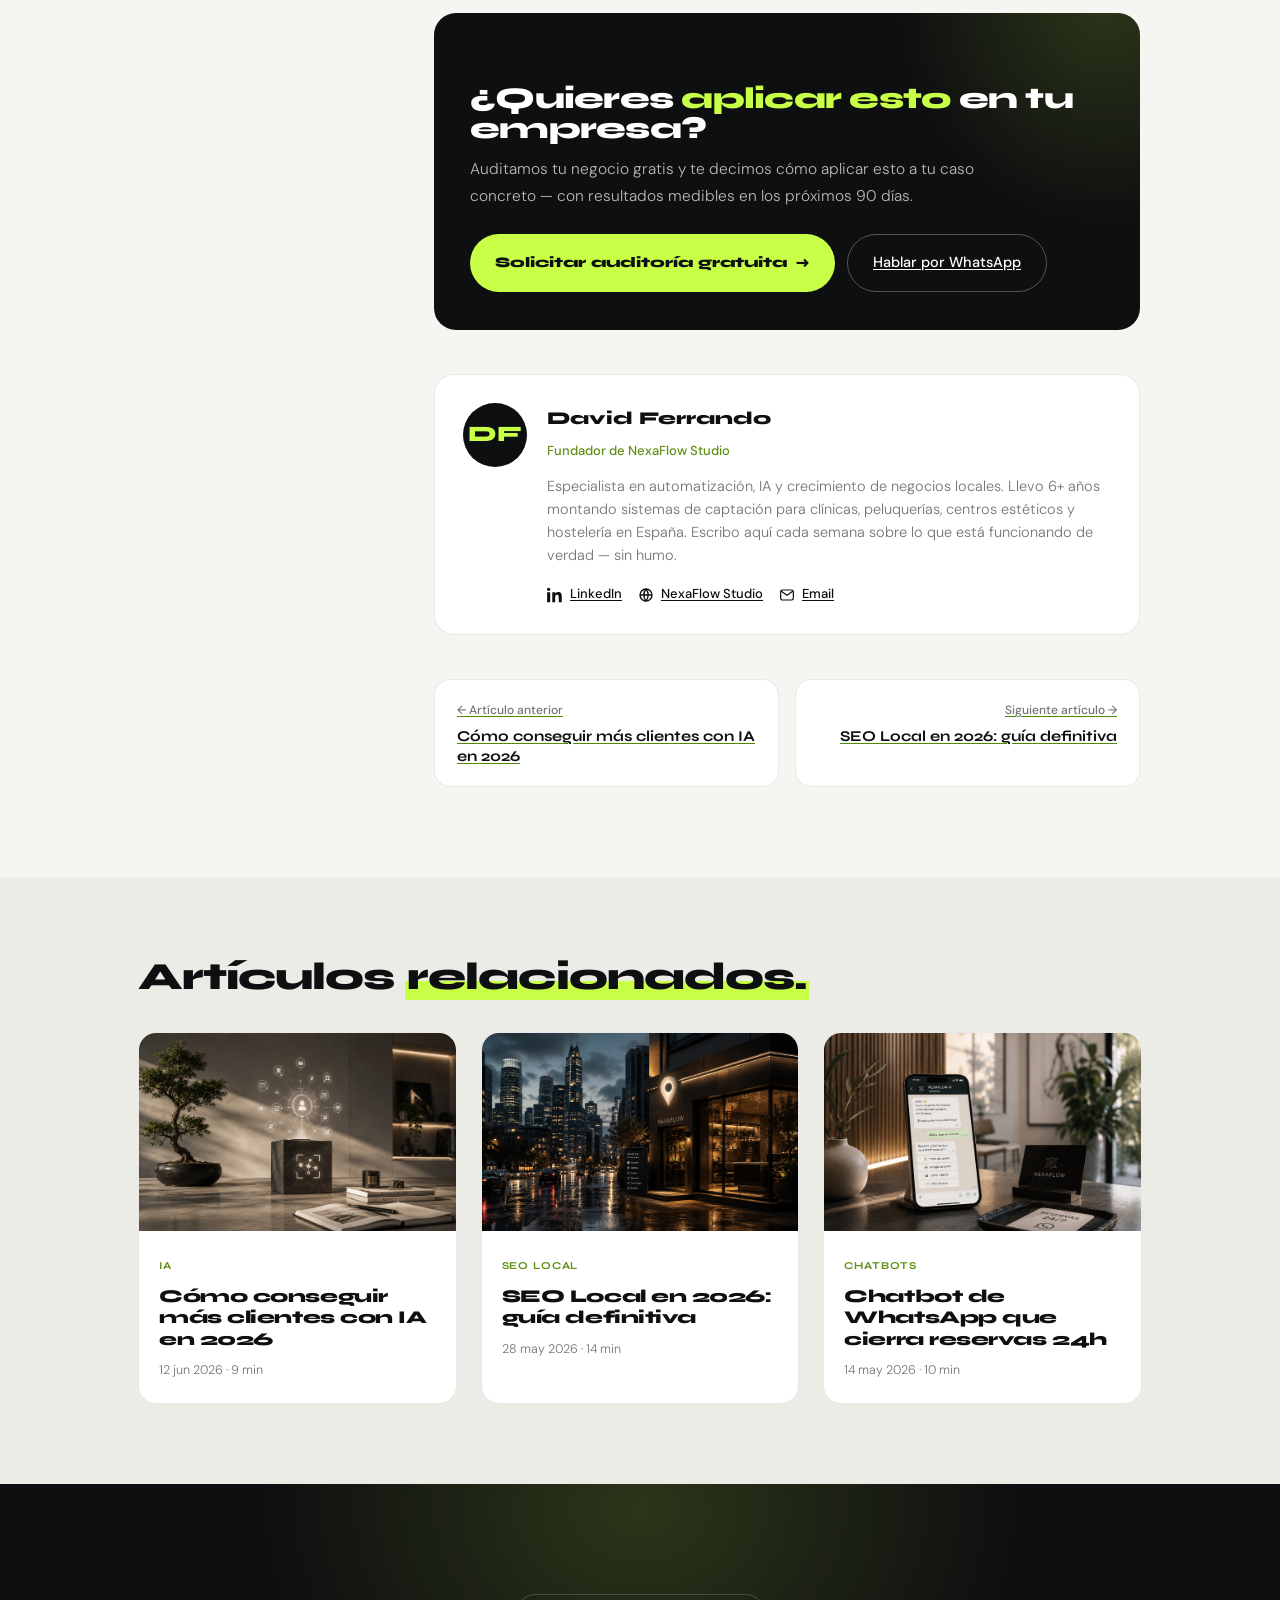
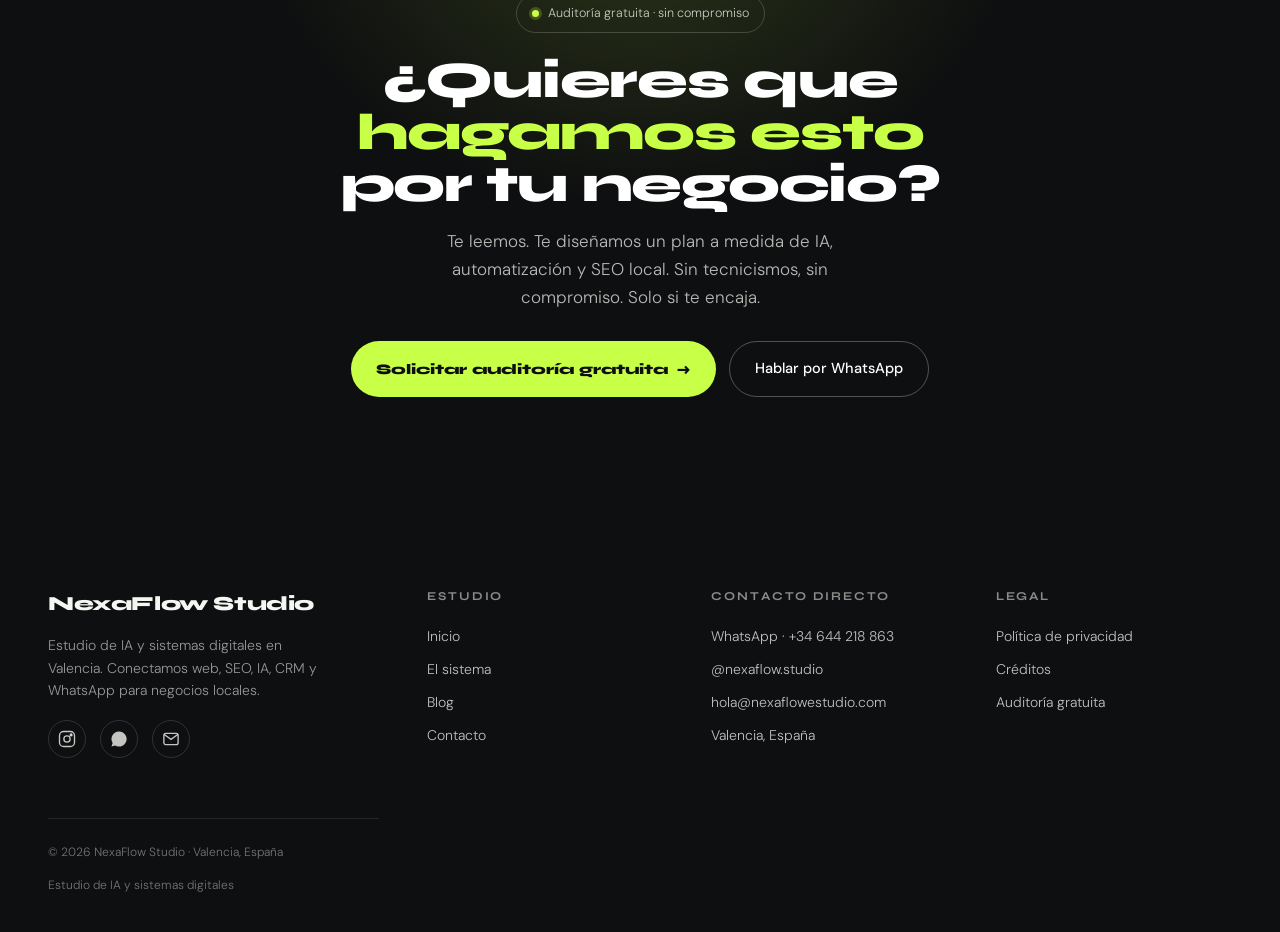
==== commit d3ec3ee5: "deploy: rediseno completo del sitio (NexaFlow_Studio_Web_3) calcado del zip Contenido del sitio reem" ====
--- a/blog-automatizaciones-dentales.html
+++ b/blog-automatizaciones-dentales.html
@@ -10,7 +10,7 @@
 <meta name="author" content="David Ferrando — NexaFlow Studio" />
 <link rel="icon" type="image/png" href="assets/logo-mark.png" />
 <link rel="apple-touch-icon" href="assets/logo-mark.png" />
-<meta name="theme-color" content="#080809" />
+<meta name="theme-color" content="#f5f5f1" />
 
 <!-- Open Graph -->
 <meta property="og:type" content="article" />
@@ -73,7 +73,8 @@
 }
 </script>
 
-<link rel="stylesheet" href="css/blog-article.css">
+<style id="nf-crit">html,body{background:#f5f5f1}</style>
+<link rel="stylesheet" href="css/nf.css?v=3">
 </head>
 <body>
 
@@ -81,23 +82,28 @@
 <div id="progress"><div class="bar"></div></div>
 
 <!-- NAV -->
-<nav class="main" id="nav">
-  <div class="wrap nav-in">
+<nav id="nav">
+  <div class="nav-in">
     <a href="index.html" class="logo" aria-label="NexaFlow Studio — inicio">
-      <span class="logo-mark"><img src="assets/logo-nf.png" alt="NexaFlow" width="46" height="46" /></span>
+      <img src="assets/logo-mark.png" alt="NexaFlow Studio" />
       <span class="logo-word">Nexa<span>Flow</span></span>
     </a>
-    <div class="nav-links" id="navLinks">
-      <a href="servicios.html" class="nl">Servicios</a>
-      <a href="clinicas-dentales.html" class="nl">Negocios locales</a>
-      <a href="blog.html" class="nl active">Blog</a>
-      <a href="index.html#contacto" class="nl">Contacto</a>
-      <a href="https://analytics.nexaflowestudio.com" class="nl" target="_blank" rel="noopener">Analytics ↗</a>
-      <button class="nav-cta" onclick="location.href='index.html#contacto'"><span>Auditoría gratis</span> →</button>
-    </div>
-    <button class="hamb" aria-label="Menú" onclick="document.getElementById('navLinks').classList.toggle('open')"><span></span><span></span><span></span></button>
+    <div class="nav-links">
+      <a class="nl" href="index.html">Inicio</a>
+      <a class="nl" href="sistema.html">El sistema</a>
+      <a class="nl active" href="blog.html">Blog</a>
+      <a class="nav-cta" href="index.html#contacto">Auditoría gratuita →</a>
+    </div>
+    <button class="hamb" aria-label="Menú" aria-expanded="false"><span></span><span></span><span></span></button>
   </div>
 </nav>
+<div class="nav-overlay" id="navOverlay" aria-hidden="true">
+  <button class="close" aria-label="Cerrar">✕</button>
+  <a href="index.html">Inicio</a>
+  <a href="sistema.html">El sistema</a>
+  <a href="blog.html">Blog</a>
+  <a href="index.html#contacto">Auditoría gratuita</a>
+</div>
 
 <!-- HERO ARTÍCULO -->
 <header class="art-hero">
@@ -150,12 +156,7 @@
     </div>
 
     <!-- COVER PLACEHOLDER (sustituye este bloque por tu <img>) -->
-    <figure class="art-cover" aria-label="Portada del artículo (placeholder)">
-      <div class="cover-ph">
-        <span class="ph-tag">// portada del artículo · <b>aquí va tu imagen</b></span>
-        <span class="ph-meta"><span class="dim"></span> 1920 × 960 · 16:8 · JPG/WebP · optimizada &lt; 200kb</span>
-      </div>
-    </figure>
+    <figure class="art-cover"><img src="assets/img/blog-dental.jpg" alt="Portada del artículo" loading="eager" /></figure>
   </div>
 </header>
 
@@ -359,12 +360,7 @@
     <h2>Artículos <em>relacionados.</em></h2>
     <div class="rel-grid">
       <article class="rel-card">
-        <a href="blog-ia-clientes-2026.html" class="rel-cover">
-          <div class="cover-ph">
-            <span class="ph-tag">// portada · <b>ia-mas-clientes-2026</b></span>
-            <span class="ph-meta">IA · 9 min</span>
-          </div>
-        </a>
+        <a href="blog-ia-clientes-2026.html" class="rel-cover"><img src="assets/img/blog-feat.jpg" alt="Portada del artículo" loading="lazy" /></a>
         <div class="rel-body">
           <span class="cat">IA</span>
           <h4><a href="blog-ia-clientes-2026.html">Cómo conseguir más clientes con IA en 2026</a></h4>
@@ -372,12 +368,7 @@
         </div>
       </article>
       <article class="rel-card">
-        <a href="blog-seo-local-2026.html" class="rel-cover">
-          <div class="cover-ph">
-            <span class="ph-tag">// portada · <b>seo-local-guia-2026</b></span>
-            <span class="ph-meta">SEO Local · 14 min</span>
-          </div>
-        </a>
+        <a href="blog-seo-local-2026.html" class="rel-cover"><img src="assets/img/blog-seo.jpg" alt="Portada del artículo" loading="lazy" /></a>
         <div class="rel-body">
           <span class="cat">SEO Local</span>
           <h4><a href="blog-seo-local-2026.html">SEO Local en 2026: guía definitiva</a></h4>
@@ -385,12 +376,7 @@
         </div>
       </article>
       <article class="rel-card">
-        <a href="blog-chatbot-whatsapp.html" class="rel-cover">
-          <div class="cover-ph">
-            <span class="ph-tag">// portada · <b>chatbot-whatsapp-reservas-24h</b></span>
-            <span class="ph-meta">Chatbots · 10 min</span>
-          </div>
-        </a>
+        <a href="blog-chatbot-whatsapp.html" class="rel-cover"><img src="assets/img/blog-whatsapp.jpg" alt="Portada del artículo" loading="lazy" /></a>
         <div class="rel-body">
           <span class="cat">Chatbots</span>
           <h4><a href="blog-chatbot-whatsapp.html">Chatbot de WhatsApp que cierra reservas 24h</a></h4>
@@ -402,7 +388,7 @@
 </section>
 
 <!-- CTA -->
-<section id="cta">
+<section id="cta" class="art-cta">
   <div class="cta-glow"></div>
   <div class="wrap">
     <span class="cta-badge"><span class="dot"></span> Auditoría gratuita · sin compromiso</span>
@@ -416,50 +402,42 @@
 </section>
 
 <!-- FOOTER -->
-<footer>
+<footer class="foot">
   <div class="wrap">
-    <div class="foot-grid">
-      <div class="foot-col">
-        <div class="logo">
-          <span class="logo-mark" style="width:56px;height:56px"><img src="assets/logo-nf.png" alt="NexaFlow" width="56" height="56" /></span>
-          <span class="logo-word" style="font-size:22px;display:inline">Nexa<span>Flow</span></span>
-        </div>
-        <p class="foot-tag">Automatización, IA y webs premium para negocios locales en España. Construido para convertir.</p>
-        <div class="foot-soc">
-          <a href="https://www.instagram.com/nexaflow.studio" target="_blank" rel="noopener" aria-label="Instagram"><svg width="20" height="20" viewBox="0 0 24 24" fill="none" stroke="currentColor" stroke-width="1.8"><rect x="2" y="2" width="20" height="20" rx="5.5"/><circle cx="12" cy="12" r="4.2"/><circle cx="17.4" cy="6.6" r="1.1" fill="currentColor" stroke="none"/></svg></a>
-          <a href="https://wa.me/34644218863" target="_blank" rel="noopener" aria-label="WhatsApp"><svg width="20" height="20" viewBox="0 0 24 24" fill="currentColor"><path d="M12 2a10 10 0 0 0-8.5 15.2L2 22l4.9-1.5A10 10 0 1 0 12 2z"/></svg></a>
-          <a href="mailto:hola@nexaflowestudio.com" aria-label="Email"><svg width="20" height="20" viewBox="0 0 24 24" fill="none" stroke="currentColor" stroke-width="1.8"><rect x="2.5" y="4.5" width="19" height="15" rx="2.5"/><path d="M3 6l9 6.5L21 6"/></svg></a>
-        </div>
+    <div class="foot-brand">
+      <span class="logo-word">Nexa<span>Flow</span> Studio</span>
+      <p>Estudio de IA y sistemas digitales en Valencia. Conectamos web, SEO, IA, CRM y WhatsApp para negocios locales.</p>
+      <div class="foot-soc">
+        <a href="https://www.instagram.com/nexaflow.studio" target="_blank" rel="noopener" aria-label="Instagram"><svg viewBox="0 0 24 24" fill="none" stroke="currentColor" stroke-width="1.8"><rect x="2" y="2" width="20" height="20" rx="5.5"/><circle cx="12" cy="12" r="4.2"/><circle cx="17.5" cy="6.5" r="1.2" fill="currentColor"/></svg></a>
+        <a href="https://wa.me/34644218863" target="_blank" rel="noopener" aria-label="WhatsApp"><svg viewBox="0 0 24 24" fill="currentColor"><path d="M12 2a10 10 0 0 0-8.5 15.2L2 22l4.9-1.5A10 10 0 1 0 12 2z"/></svg></a>
+        <a href="mailto:hola@nexaflowestudio.com" aria-label="Email"><svg viewBox="0 0 24 24" fill="none" stroke="currentColor" stroke-width="1.8"><rect x="2.5" y="4.5" width="19" height="15" rx="2.5"/><path d="M3 6l9 6.5L21 6"/></svg></a>
       </div>
-      <div class="foot-col">
-        <h5>Estudio</h5>
-        <a href="index.html">Inicio</a>
-        <a href="servicios.html">Servicios</a>
-        <a href="clinicas-dentales.html">Negocios locales</a>
-        <a href="blog.html">Blog</a>
-      </div>
-      <div class="foot-col">
-        <h5>Blog</h5>
-        <a href="blog.html">Todos los artículos</a>
-        <a href="blog.html">Inteligencia Artificial</a>
-        <a href="blog.html">Automatizaciones</a>
-        <a href="blog.html">SEO Local</a>
-      </div>
-      <div class="foot-col">
-        <h5>Contacto</h5>
-        <a href="https://wa.me/34644218863" target="_blank" rel="noopener">WhatsApp · +34 644 218 863</a>
-        <a href="https://www.instagram.com/nexaflow.studio" target="_blank" rel="noopener">@nexaflow.studio</a>
-        <a href="mailto:hola@nexaflowestudio.com">hola@nexaflowestudio.com</a>
-        <p>Valencia, España</p>
-      </div>
-    </div>
+    </div>
+    <div class="foot-col">
+      <h5>Estudio</h5>
+      <a href="index.html">Inicio</a>
+      <a href="sistema.html">El sistema</a>
+      <a href="blog.html">Blog</a>
+      <a href="index.html#contacto">Contacto</a>
+    </div>
+    <div class="foot-col">
+      <h5>Contacto directo</h5>
+      <a href="https://wa.me/34644218863" target="_blank" rel="noopener">WhatsApp · +34 644 218 863</a>
+      <a href="https://ig.me/m/nexaflow.studio" target="_blank" rel="noopener">@nexaflow.studio</a>
+      <a href="mailto:hola@nexaflowestudio.com">hola@nexaflowestudio.com</a>
+      <p>Valencia, España</p>
+    </div>
+    <div class="foot-col">
+      <h5>Legal</h5>
+      <a href="politica-privacidad.html">Política de privacidad</a>
+      <a href="creditos.html">Créditos</a>
+      <a href="index.html#contacto">Auditoría gratuita</a>
+    </div>
+  </div>
+  <div class="wrap">
     <div class="foot-bot">
-      <span>© 2026 NexaFlow Studio · Valencia, España</span>
-      <div class="foot-legal">
-        <a href="#">Política de privacidad</a>
-        <a href="#">Política de cookies</a>
-        <a href="#">Aviso legal</a>
-      </div>
+      <div>© 2026 NexaFlow Studio · Valencia, España</div>
+      <div>Estudio de IA y sistemas digitales</div>
     </div>
   </div>
 </footer>
@@ -556,5 +534,6 @@
 <a class="fab-wa" href="https://wa.me/34644218863?text=Hola%2C%20me%20gustar%C3%ADa%20m%C3%A1s%20informaci%C3%B3n%20para%20mi%20negocio%20local." target="_blank" rel="noopener" aria-label="Escríbenos por WhatsApp">
   <svg viewBox="0 0 24 24" fill="currentColor"><path d="M12 2a10 10 0 0 0-8.5 15.2L2 22l4.9-1.5A10 10 0 1 0 12 2zm5.3 14.1c-.2.6-1.2 1.1-1.7 1.2-.4.1-1 .1-1.6-.1-.4-.1-.9-.3-1.5-.6-2.6-1.1-4.3-3.8-4.4-4-.1-.2-1-1.4-1-2.6 0-1.2.6-1.8.9-2.1.2-.2.5-.3.7-.3h.5c.2 0 .4 0 .6.5l.8 1.9c.1.2 0 .4 0 .5l-.4.5c-.2.2-.3.3-.1.6.2.3.8 1.3 1.7 2.1 1.1 1 2 1.3 2.3 1.4.3.1.4.1.6-.1l.7-.8c.2-.2.4-.2.6-.1l1.8.9c.3.1.4.2.5.3 0 .2 0 .8-.2 1.4z"/></svg>
 </a>
+<script src="js/nf.js?v=3"></script>
 </body>
 </html>
--- a/css/nf.css
+++ b/css/nf.css
@@ -0,0 +1,420 @@
+/* ============================================================
+   NexaFlow Studio — Design System v2026.6
+   Light + matte black + lime accents · Apple / Linear / Stripe / Vercel / Cloud District
+   ============================================================ */
+
+:root{
+  /* Surfaces */
+  --paper:#f5f5f1;        /* warm broken white */
+  --paper-2:#ecece7;      /* warm gray panel */
+  --card:#ffffff;
+  --ink:#0e0f10;          /* matte black */
+  --ink-2:#1a1b1e;
+  --muted:rgba(14,15,16,.58);
+  --muted-2:rgba(14,15,16,.36);
+  --line:rgba(14,15,16,.09);
+  --line-2:rgba(14,15,16,.15);
+  /* Brand accent — surgical */
+  --lime:#c8ff47;
+  --lime-soft:rgba(200,255,71,.22);
+  --lime-line:rgba(170,220,40,.55);
+  --lime-glow:rgba(160,210,30,.30);
+  /* Motion */
+  --ease:cubic-bezier(.22,1,.36,1);
+  --t-fast:.25s;
+  --t-med:.4s;
+  --t-slow:.8s;
+}
+
+*{margin:0;padding:0;box-sizing:border-box}
+html{overflow-x:hidden;scroll-behavior:smooth}
+body{
+  background:var(--paper);
+  color:var(--ink);
+  font-family:'DM Sans',system-ui,sans-serif;
+  font-weight:300;
+  line-height:1.65;
+  -webkit-font-smoothing:antialiased;
+  overflow-x:hidden;
+}
+::selection{background:var(--lime);color:#0e0f10}
+a{color:inherit;text-decoration:none}
+img,video{display:block;max-width:100%}
+button{font-family:inherit;cursor:pointer}
+
+/* ===== Motion & a11y polish ===== */
+a.btn:active,button:active{transform:translateY(1px) scale(.99)}
+:focus-visible{outline:2px solid var(--lime-line);outline-offset:3px;border-radius:4px}
+@media (prefers-reduced-motion:reduce){
+  *,*::before,*::after{animation-duration:.01ms!important;animation-iteration-count:1!important;transition-duration:.01ms!important}
+  html{scroll-behavior:auto}
+}
+
+h1,h2,h3,h4{font-family:'Syne',sans-serif;font-weight:800;letter-spacing:-.025em;line-height:1.02;color:var(--ink)}
+.eyebrow{display:inline-flex;align-items:center;gap:10px;font-size:11px;letter-spacing:.18em;text-transform:uppercase;color:var(--muted);font-weight:500}
+.eyebrow::before{content:'';width:24px;height:1px;background:var(--lime-line)}
+.eyebrow.solo::before{display:none}
+
+/* "Highlight" lime marker for key words in titles */
+.mark{font-style:normal;background:linear-gradient(transparent 58%,var(--lime) 58%);padding:0 .05em;-webkit-box-decoration-break:clone;box-decoration-break:clone}
+
+.wrap{max-width:1320px;margin:0 auto;padding:0 48px}
+.wrap-narrow{max-width:960px;margin:0 auto;padding:0 48px}
+
+/* ===== NAV ===== */
+nav#nav{position:fixed;top:0;left:0;right:0;z-index:100;padding:24px 0;transition:padding var(--t-med) var(--ease),background var(--t-med),border-color var(--t-med),box-shadow var(--t-med);border-bottom:1px solid transparent}
+/* shrink to clear the screen once scrolling */
+nav#nav.scrolled{padding:11px 0}
+/* solid glass bg only when NOT floating over a dark hero */
+nav#nav.solid:not(.on-dark){background:rgba(245,245,241,.85);backdrop-filter:blur(16px);-webkit-backdrop-filter:blur(16px);border-bottom:1px solid var(--line);box-shadow:0 6px 24px rgba(14,15,16,.05)}
+nav#nav.scrolled .logo img{width:32px;height:32px}
+.logo img{transition:width var(--t-med) var(--ease),height var(--t-med) var(--ease)}
+/* white treatment while floating over a dark hero video (readable on black) — subtle, no heavy panel */
+nav#nav.on-dark{background:linear-gradient(180deg,rgba(10,11,12,.35) 0%,rgba(10,11,12,.08) 60%,transparent 100%)}
+nav#nav.on-dark .logo-word{color:#fff}
+nav#nav.on-dark .nav-links a.nl{color:rgba(255,255,255,.78)}
+nav#nav.on-dark .nav-links a.nl:hover,nav#nav.on-dark .nav-links a.nl.active{color:#fff}
+nav#nav.on-dark .hamb span{background:#fff}
+.nav-in{display:flex;align-items:center;justify-content:space-between;max-width:1320px;margin:0 auto;padding:0 48px}
+.logo{display:flex;align-items:center;gap:11px}
+.logo img{width:38px;height:38px;object-fit:contain}
+.logo-word{font-family:'Syne';font-weight:800;font-size:18px;letter-spacing:-.02em;color:var(--ink)}
+.logo-word span{position:relative}
+.logo-word span::after{content:'';position:absolute;left:0;right:0;bottom:1px;height:5px;background:var(--lime);z-index:-1;border-radius:2px}
+.nav-links{display:flex;align-items:center;gap:32px}
+.nav-links a.nl{position:relative;font-size:13.5px;color:var(--muted);font-weight:400;padding:6px 2px;transition:color var(--t-fast)}
+.nav-links a.nl::after{content:'';position:absolute;left:0;right:100%;bottom:-3px;height:2px;background:var(--lime);border-radius:2px;transition:right .35s var(--ease)}
+.nav-links a.nl:hover,.nav-links a.nl.active{color:var(--ink)}
+.nav-links a.nl:hover::after,.nav-links a.nl.active::after{right:0}
+nav#nav.on-dark .nav-links a.nl{color:rgba(255,255,255,.75)}
+nav#nav.on-dark .nav-links a.nl:hover,nav#nav.on-dark .nav-links a.nl.active{color:#fff}
+.nav-cta{font-family:'Syne';font-weight:700;font-size:13.5px;color:#0e0f10;background:var(--lime);padding:11px 20px;border-radius:100px;display:inline-flex;align-items:center;gap:7px;transition:transform .3s var(--ease),box-shadow .3s;border:none;cursor:pointer}
+.nav-cta:hover{transform:translateY(-2px);box-shadow:0 12px 30px var(--lime-glow)}
+.hamb{display:none;flex-direction:column;gap:5px;background:none;border:none;cursor:pointer;padding:10px;min-width:44px;min-height:44px;align-items:center;justify-content:center}
+.hamb span{width:22px;height:2px;background:var(--ink);border-radius:2px}
+
+/* Mobile nav overlay */
+.nav-overlay{position:fixed;inset:0;background:var(--paper);z-index:99;display:flex;flex-direction:column;justify-content:center;align-items:center;gap:28px;opacity:0;visibility:hidden;transform:translateY(-10px);transition:.4s var(--ease)}
+.nav-overlay.is-open{opacity:1;visibility:visible;transform:none}
+.nav-overlay a{font-family:'Syne';font-weight:700;font-size:28px;letter-spacing:-.02em;color:var(--ink)}
+.nav-overlay .close{position:absolute;top:24px;right:24px;background:none;border:none;font-size:28px;color:var(--ink);cursor:pointer}
+
+/* ===== BUTTONS ===== */
+.btn{position:relative;overflow:hidden;display:inline-flex;align-items:center;gap:9px;font-family:'Syne';font-weight:800;font-size:14.5px;padding:15px 25px;border-radius:100px;border:none;cursor:pointer;transition:transform .3s var(--ease),box-shadow .3s,color .3s,border-color .3s,background .3s;text-align:center;justify-content:center}
+.btn-main{background:var(--lime);color:#0e0f10}
+.btn-main:hover{transform:translateY(-2px);box-shadow:0 16px 40px var(--lime-glow)}
+.btn-ghost{background:transparent;color:var(--ink);border:1px solid var(--line-2);font-family:'DM Sans';font-weight:500}
+.btn-ghost:hover{border-color:var(--ink);transform:translateY(-2px)}
+.btn-ink{background:var(--ink);color:var(--paper)}
+.btn-ink:hover{transform:translateY(-2px);box-shadow:0 16px 40px rgba(14,15,16,.25)}
+.btn .ar{display:inline-block;transition:transform .3s var(--ease)}
+.btn:hover .ar{transform:translateX(3px)}
+
+/* ===== REVEAL ===== */
+.rv{opacity:0;transform:translateY(28px);transition:opacity var(--t-slow) var(--ease),transform var(--t-slow) var(--ease)}
+.rv.vis{opacity:1;transform:none}
+
+/* ===== FLOATING CONTACT (WhatsApp) ===== */
+.fab-wa{position:fixed;right:24px;bottom:24px;z-index:300;width:58px;height:58px;border-radius:50%;background:#25d366;display:grid;place-items:center;box-shadow:0 14px 38px rgba(37,211,102,.35);transition:transform .3s var(--ease)}
+.fab-wa:hover{transform:scale(1.06)}
+.fab-wa svg{width:30px;height:30px;color:#fff}
+
+/* ===== FOOTER (compact, premium) ===== */
+.foot{background:var(--ink);color:var(--paper);padding:80px 0 36px;margin-top:0}
+.foot .wrap{display:grid;grid-template-columns:1.4fr 1fr 1fr 1fr;gap:48px}
+.foot h5{font-family:'Syne';font-weight:700;font-size:12px;letter-spacing:.16em;text-transform:uppercase;color:rgba(242,242,238,.55);margin-bottom:18px}
+.foot a,.foot p{display:block;font-size:14px;color:rgba(242,242,238,.78);margin-bottom:10px;transition:color .2s}
+.foot a:hover{color:var(--lime)}
+.foot-brand .logo-word{color:var(--paper);font-size:20px}
+.foot-brand .logo-word span::after{height:5px}
+.foot-brand p{margin-top:14px;max-width:280px;color:rgba(242,242,238,.6);font-size:14px;line-height:1.6}
+.foot-soc{display:flex;gap:14px;margin-top:18px}
+.foot-soc a{margin:0;display:grid;place-items:center;width:38px;height:38px;border-radius:50%;border:1px solid rgba(242,242,238,.15);color:rgba(242,242,238,.8)}
+.foot-soc a:hover{color:var(--lime);border-color:var(--lime)}
+.foot-soc svg{width:18px;height:18px}
+.foot-bot{border-top:1px solid rgba(242,242,238,.1);margin-top:60px;padding-top:24px;display:flex;justify-content:space-between;flex-wrap:wrap;gap:14px;font-size:12px;color:rgba(242,242,238,.45)}
+.foot-bot a{display:inline;color:rgba(242,242,238,.55);margin:0 12px 0 0;font-size:12px}
+
+/* ===== COOKIES ===== */
+#ck{position:fixed;left:24px;right:24px;bottom:24px;z-index:200;max-width:540px;margin:0 auto;background:var(--ink);color:var(--paper);border-radius:16px;padding:18px 22px;font-size:13.5px;line-height:1.55;box-shadow:0 30px 80px rgba(14,15,16,.35);display:none}
+#ck.is-open{display:block;animation:ckIn .4s var(--ease)}
+@keyframes ckIn{from{transform:translateY(20px);opacity:0}to{transform:none;opacity:1}}
+#ck a{color:var(--lime);text-decoration:underline}
+.ck-row{display:flex;justify-content:space-between;align-items:center;gap:14px;margin-top:12px;flex-wrap:wrap}
+.ck-row button{font-family:'Syne';font-weight:700;font-size:13px;background:var(--lime);color:var(--ink);border:none;padding:9px 18px;border-radius:100px;cursor:pointer}
+.ck-link{font-size:12px;color:rgba(242,242,238,.55)}
+
+/* ===== RESPONSIVE ===== */
+@media (max-width:980px){
+  .wrap,.wrap-narrow,.nav-in{padding:0 28px}
+  .nav-links{display:none}
+  .hamb{display:flex}
+  .foot .wrap{grid-template-columns:1fr 1fr;gap:38px}
+}
+@media (max-width:560px){
+  .wrap,.wrap-narrow,.nav-in{padding:0 20px}
+  .foot .wrap{grid-template-columns:1fr}
+  .fab-wa{right:18px;bottom:18px}
+}
+
+@media (prefers-reduced-motion:reduce){
+  *,*::before,*::after{animation-duration:.01s!important;transition-duration:.01s!important}
+  .rv{opacity:1;transform:none}
+}
+
+/* ============================================================
+   SHARED: hero video · mind map · case cards (Sistema + others)
+   ============================================================ */
+.pg-hero{position:relative;min-height:92svh;display:flex;align-items:flex-end;padding:130px 0 110px;overflow:hidden;color:#fff;background:var(--paper)}
+.pg-hero::after{content:'';position:absolute;left:0;right:0;bottom:0;height:130px;background:linear-gradient(180deg,transparent,var(--paper));z-index:5;pointer-events:none}
+.pg-hero-vid{position:absolute;inset:0;z-index:0;overflow:hidden}
+.pg-hero-vid video{position:absolute;inset:0;width:100%;height:100%;object-fit:cover;opacity:0;transition:opacity 1.1s var(--ease)}
+.pg-hero-vid video.ready{opacity:1}
+.pg-hero-vid .poster{position:absolute;inset:0;background:#0e1114 url("../assets/hero-bg.jpeg") center/cover no-repeat}
+.pg-hero-vid::after{content:'';position:absolute;inset:0;background:linear-gradient(180deg,rgba(10,11,12,.30) 0%,rgba(10,11,12,.45) 55%,rgba(10,11,12,.80) 100%);z-index:1}
+.pg-hero .wrap{position:relative;z-index:4;width:100%}
+.pg-hero .eyebrow{color:rgba(255,255,255,.7)}
+.pg-hero .eyebrow::before{background:var(--lime)}
+.pg-hero h1{color:#fff;font-size:clamp(38px,5.4vw,80px);letter-spacing:-.03em;margin:20px 0 0;max-width:15ch}
+.pg-hero p{color:rgba(255,255,255,.8);font-size:clamp(16px,1.4vw,20px);max-width:540px;margin-top:22px}
+.pg-hero .ctas{display:flex;gap:13px;margin-top:32px;flex-wrap:wrap}
+.pg-hero .ctas .btn-ghost{color:#fff;border-color:rgba(255,255,255,.28)}
+.pg-hero .ctas .btn-ghost:hover{border-color:#fff}
+.pg-scroll{position:absolute;bottom:26px;left:50%;transform:translateX(-50%);z-index:6;font-size:10px;letter-spacing:.22em;text-transform:uppercase;color:rgba(255,255,255,.5);display:flex;flex-direction:column;align-items:center;gap:9px}
+.pg-scroll .bar{width:1px;height:34px;background:linear-gradient(var(--lime),transparent);animation:scrolly 2.2s ease-in-out infinite}
+@keyframes scrolly{0%,100%{opacity:.3;transform:scaleY(.6)}50%{opacity:1;transform:scaleY(1)}}
+/* hide scroll cue when it would collide with hero content (short viewports) */
+@media (max-height:720px){.pg-scroll,.hero-scroll{display:none}}
+/* case cards (¿Qué construimos?) */
+.cases{display:grid;grid-template-columns:1fr 1fr;gap:26px;margin-top:60px}
+.case{position:relative;border-radius:20px;overflow:hidden;background:var(--card);border:1px solid var(--line);box-shadow:0 10px 34px rgba(14,15,16,.06);transition:transform .4s var(--ease),box-shadow .4s var(--ease),border-color .4s;cursor:pointer}
+.case:hover{transform:translateY(-4px);box-shadow:0 24px 60px rgba(14,15,16,.12);border-color:var(--lime-line)}
+.case-media{position:relative;aspect-ratio:16/11;overflow:hidden}
+.case-media img{width:100%;height:100%;object-fit:cover;transition:transform .6s var(--ease)}
+.case:hover .case-media img{transform:scale(1.045)}
+.case-media::after{content:'';position:absolute;inset:0;background:linear-gradient(180deg,transparent 55%,rgba(14,15,16,.55) 100%)}
+.case-tag{position:absolute;top:14px;left:14px;z-index:2;font-family:'Syne';font-weight:700;font-size:11px;letter-spacing:.1em;text-transform:uppercase;color:#0e0f10;background:var(--lime);padding:6px 12px;border-radius:100px}
+.case-cap{position:absolute;left:18px;bottom:16px;right:18px;z-index:2;color:#fff}
+.case-cap h3{font-family:'Syne';font-weight:800;font-size:22px;color:#fff;letter-spacing:-.01em}
+.case-cap .sub{font-size:13px;color:rgba(255,255,255,.82);margin-top:2px}
+.case-body{padding:20px 22px 6px;display:grid;grid-template-rows:0fr;transition:grid-template-rows .5s var(--ease)}
+.case.open .case-body{grid-template-rows:1fr}
+.case-body-in{overflow:hidden}
+.case-chips{display:flex;flex-wrap:wrap;gap:8px;padding-bottom:18px}
+.case-chip{font-size:12.5px;font-weight:500;color:var(--ink);background:var(--paper-2);border:1px solid var(--line);padding:6px 12px;border-radius:100px}
+.case-foot{display:flex;align-items:center;justify-content:space-between;padding:16px 22px;border-top:1px solid var(--line)}
+.case-foot .txt{font-family:'Syne';font-weight:700;font-size:13.5px;color:var(--ink);display:flex;align-items:center;gap:8px}
+.case-foot .txt .pl{width:22px;height:22px;border-radius:50%;background:var(--lime);color:#0e0f10;display:grid;place-items:center;font-size:15px;font-weight:700;transition:transform .4s var(--ease)}
+.case.open .case-foot .txt .pl{transform:rotate(45deg)}
+@media (max-width:760px){.cases{grid-template-columns:1fr}}
+
+/* ============================================================
+   BLOG (centro de conocimiento)
+   ============================================================ */
+.bl-hero{padding:150px 0 70px;background:var(--paper);position:relative;overflow:hidden}
+.bl-hero::before{content:'';position:absolute;top:0;right:-8%;width:46%;height:70%;background:radial-gradient(ellipse at 70% 30%,rgba(200,255,71,.13),transparent 60%);pointer-events:none}
+.bl-hero .wrap{position:relative;z-index:2}
+.bl-hero h1{font-size:clamp(36px,5vw,72px);letter-spacing:-.03em;margin:20px 0 0;max-width:14ch}
+.bl-hero p{color:var(--muted);font-size:clamp(16px,1.4vw,19px);max-width:600px;margin-top:22px}
+.bl-hero .ctas{display:flex;gap:13px;margin-top:30px;flex-wrap:wrap}
+/* category filter */
+.catbar{display:flex;gap:9px;flex-wrap:wrap;margin-top:44px}
+.chip{font-family:'DM Sans';font-weight:500;font-size:13.5px;color:var(--muted);background:var(--card);border:1px solid var(--line-2);padding:9px 16px;border-radius:100px;cursor:pointer;transition:.25s var(--ease)}
+.chip:hover{border-color:var(--ink);color:var(--ink)}
+.chip.on{background:var(--ink);border-color:var(--ink);color:var(--paper)}
+
+/* featured */
+.bl-feat{padding:40px 0 20px;background:var(--paper)}
+.feat{display:grid;grid-template-columns:1.25fr .95fr;gap:0;border-radius:24px;overflow:hidden;background:var(--card);border:1px solid var(--line);box-shadow:0 14px 44px rgba(14,15,16,.07);transition:transform .4s var(--ease),box-shadow .4s}
+.feat:hover{transform:translateY(-3px);box-shadow:0 28px 70px rgba(14,15,16,.13)}
+.feat-media{position:relative;overflow:hidden;min-height:360px}
+.feat-media img{width:100%;height:100%;object-fit:cover;transition:transform .6s var(--ease)}
+.feat:hover .feat-media img{transform:scale(1.04)}
+.feat-body{padding:44px 46px;display:flex;flex-direction:column;justify-content:center}
+.feat-body .meta{display:flex;align-items:center;gap:10px;font-size:12.5px;color:var(--muted);margin-bottom:16px}
+.feat-body .cat{font-family:'Syne';font-weight:700;font-size:11px;letter-spacing:.09em;text-transform:uppercase;color:#0e0f10;background:var(--lime);padding:5px 11px;border-radius:100px}
+.feat-body h2{font-size:clamp(26px,2.8vw,40px);letter-spacing:-.02em;margin-bottom:16px}
+.feat-body p{color:var(--muted);font-size:16px;margin-bottom:26px;max-width:44ch}
+.feat-body .sep{width:3px;height:3px;border-radius:50%;background:var(--muted-2)}
+
+/* grid */
+.bl-grid-wrap{padding:70px 0 40px;background:var(--paper)}
+.bl-grid-head{display:flex;align-items:baseline;justify-content:space-between;gap:20px;margin-bottom:34px;flex-wrap:wrap}
+.bl-grid-head h2{font-size:clamp(24px,2.6vw,36px)}
+.bl-grid{display:grid;grid-template-columns:repeat(3,1fr);gap:26px}
+.post{display:flex;flex-direction:column;border-radius:18px;overflow:hidden;background:var(--card);border:1px solid var(--line);transition:transform .35s var(--ease),box-shadow .35s,border-color .35s}
+.post:hover{transform:translateY(-4px);box-shadow:0 22px 54px rgba(14,15,16,.12);border-color:var(--lime-line)}
+.post-media{position:relative;aspect-ratio:16/10;overflow:hidden}
+.post-media img{width:100%;height:100%;object-fit:cover;transition:transform .55s var(--ease)}
+.post:hover .post-media img{transform:scale(1.05)}
+.post-cat{position:absolute;top:12px;left:12px;font-family:'Syne';font-weight:700;font-size:10.5px;letter-spacing:.08em;text-transform:uppercase;color:var(--ink);background:rgba(255,255,255,.92);padding:5px 10px;border-radius:100px;backdrop-filter:blur(4px)}
+.post-body{padding:20px 20px 22px;display:flex;flex-direction:column;flex:1}
+.post-body h3{font-family:'Syne';font-weight:800;font-size:19px;letter-spacing:-.01em;line-height:1.18;margin-bottom:9px}
+.post-body p{font-size:14px;color:var(--muted);line-height:1.55;margin-bottom:18px}
+.post-foot{margin-top:auto;display:flex;align-items:center;justify-content:space-between;font-size:12.5px;color:var(--muted)}
+.post-foot .read{font-family:'Syne';font-weight:700;font-size:13px;color:var(--ink);display:flex;align-items:center;gap:6px}
+.post-foot .read .ar{transition:transform .3s var(--ease)}
+.post:hover .post-foot .read .ar{transform:translateX(3px)}
+
+/* newsletter */
+.nlbox{margin:90px 0;background:var(--ink);color:var(--paper);border-radius:26px;overflow:hidden;display:grid;grid-template-columns:1fr 1fr;position:relative}
+.nl-media{position:relative;min-height:320px;overflow:hidden}
+.nl-media img{width:100%;height:100%;object-fit:cover}
+.nl-media::after{content:'';position:absolute;inset:0;background:linear-gradient(90deg,transparent 40%,rgba(14,15,16,.5))}
+.nl-body{padding:52px 50px;position:relative;z-index:2}
+.nl-body .eyebrow{color:rgba(242,242,238,.55)}
+.nl-body .eyebrow::before{background:var(--lime)}
+.nl-body h2{color:var(--paper);font-size:clamp(26px,3vw,40px);margin:18px 0 14px;letter-spacing:-.02em}
+.nl-body p{color:rgba(242,242,238,.72);font-size:15.5px;margin-bottom:26px;max-width:40ch}
+.nl-form{display:flex;flex-direction:column;gap:12px;max-width:400px}
+.nl-form .r{display:grid;grid-template-columns:1fr 1fr;gap:12px}
+.nl-form input{background:rgba(255,255,255,.06);border:1px solid rgba(255,255,255,.16);border-radius:11px;padding:13px 15px;font-family:inherit;font-size:14.5px;color:#fff;outline:none;transition:.25s var(--ease)}
+.nl-form input::placeholder{color:rgba(242,242,238,.5)}
+.nl-form input:focus{border-color:var(--lime);background:rgba(255,255,255,.1)}
+.nl-note{font-size:11.5px;color:rgba(242,242,238,.45);margin-top:4px}
+.nl-ok{display:none;padding:16px 0;color:var(--lime);font-family:'Syne';font-weight:700}
+
+/* ============================================================
+   BLOG ARTICLE (light theme)
+   ============================================================ */
+#progress{position:fixed;top:0;left:0;right:0;height:3px;z-index:400;background:transparent}
+#progress .bar{height:100%;width:0;background:linear-gradient(90deg,var(--lime-line),var(--lime));box-shadow:0 0 12px var(--lime-glow)}
+
+.art-hero{padding:140px 0 40px;background:var(--paper);position:relative;overflow:hidden}
+.art-hero::before{content:'';position:absolute;top:0;right:-8%;width:46%;height:70%;background:radial-gradient(ellipse at 70% 30%,rgba(200,255,71,.13),transparent 60%);pointer-events:none}
+.art-hero .wrap{position:relative;z-index:2;max-width:1000px}
+.crumbs{display:flex;align-items:center;gap:10px;font-size:12.5px;color:var(--muted);margin-bottom:26px;flex-wrap:wrap}
+.crumbs a{color:var(--muted);transition:color .2s}
+.crumbs a:hover{color:var(--ink)}
+.crumbs .sep{color:var(--muted-2)}
+.crumbs .cur{color:var(--ink);font-weight:500}
+.art-cat{display:inline-block;font-family:'Syne';font-weight:700;font-size:11px;letter-spacing:.12em;text-transform:uppercase;color:#0e0f10;background:var(--lime);padding:6px 13px;border-radius:100px;margin-bottom:22px}
+.art-title{font-size:clamp(32px,4.6vw,58px);letter-spacing:-.03em;line-height:1.03;max-width:20ch}
+.art-lede{font-size:clamp(17px,1.5vw,20px);color:var(--muted);max-width:60ch;margin-top:24px;line-height:1.6}
+.art-lede b,.art-lede strong{color:var(--ink);font-weight:500}
+.art-meta{display:flex;align-items:center;gap:16px;flex-wrap:wrap;margin-top:32px;padding-bottom:8px}
+.art-meta .author{display:flex;align-items:center;gap:12px}
+.art-meta .avatar{width:44px;height:44px;border-radius:50%;background:var(--ink);color:var(--lime);font-family:'Syne';font-weight:800;font-size:15px;display:grid;place-items:center}
+.art-meta .au-info b{font-family:'Syne';font-weight:700;font-size:14.5px;color:var(--ink);display:block}
+.art-meta .au-info small{font-size:12.5px;color:var(--muted)}
+.art-meta .dot-sep{width:4px;height:4px;border-radius:50%;background:var(--muted-2)}
+.art-meta .mi{display:flex;align-items:center;gap:7px;font-size:13px;color:var(--muted)}
+.art-meta .mi svg{width:16px;height:16px}
+.art-meta .share{display:flex;align-items:center;gap:8px;margin-left:auto}
+.art-meta .sh-lbl{font-family:'DM Sans';font-size:11px;letter-spacing:.06em;color:var(--muted-2)}
+.share-btn{width:38px;height:38px;border-radius:50%;border:1px solid var(--line-2);background:var(--card);color:var(--ink);display:grid;place-items:center;transition:.25s var(--ease)}
+.share-btn:hover{background:var(--ink);color:#fff;transform:translateY(-2px)}
+.share-btn svg{width:16px;height:16px}
+.art-cover{margin:40px 0 0;border-radius:22px;overflow:hidden;aspect-ratio:16/8;box-shadow:0 24px 60px rgba(14,15,16,.12);position:relative}
+.art-cover img{width:100%;height:100%;object-fit:cover}
+.art-cover .cover-ph{position:absolute;inset:0;display:grid;place-items:center;background:var(--paper-2);color:var(--muted-2);font-family:monospace;font-size:12px}
+
+/* body grid + TOC */
+.art-body{padding:56px 0 90px;background:var(--paper)}
+.art-grid{display:grid;grid-template-columns:230px 1fr;gap:64px;max-width:1000px;margin:0 auto;align-items:start}
+.toc{position:sticky;top:100px;font-size:13.5px}
+.toc h6{font-family:'Syne';font-weight:700;font-size:11px;letter-spacing:.16em;text-transform:uppercase;color:var(--muted-2);margin-bottom:16px}
+.toc ol{list-style:none;display:flex;flex-direction:column;gap:2px;counter-reset:toc}
+.toc ol li a{display:block;padding:8px 12px;border-left:2px solid var(--line);color:var(--muted);line-height:1.35;transition:.25s var(--ease)}
+.toc ol li a:hover{color:var(--ink);border-color:var(--line-2)}
+.toc ol li.active a{color:var(--ink);border-color:var(--lime-line);font-weight:500;background:var(--lime-soft)}
+
+/* prose */
+.prose{max-width:68ch;font-size:17.5px;line-height:1.75;color:rgba(14,15,16,.82)}
+.prose p{margin:0 0 24px}
+.prose h2{font-size:clamp(24px,2.8vw,34px);letter-spacing:-.02em;margin:52px 0 18px;color:var(--ink);position:relative}
+.prose h2[data-num]::before{content:attr(data-num);display:block;font-family:'DM Sans';font-weight:500;font-size:12px;letter-spacing:.08em;color:#5f8f14;margin-bottom:10px}
+.prose h3{font-family:'Syne';font-weight:700;font-size:20px;margin:32px 0 12px;color:var(--ink)}
+.prose ul,.prose ol{margin:0 0 24px;padding-left:24px;display:flex;flex-direction:column;gap:10px}
+.prose li{padding-left:6px}
+.prose li::marker{color:#5f8f14}
+.prose strong{color:var(--ink);font-weight:600}
+.prose a{color:#4c8a0a;text-decoration:underline;text-underline-offset:2px;font-weight:500}
+.prose code{font-family:'JetBrains Mono',monospace;font-size:.86em;background:var(--paper-2);border:1px solid var(--line);padding:2px 7px;border-radius:6px;color:var(--ink)}
+.prose pre{background:var(--ink);color:#e8f0d0;border-radius:16px;padding:24px 26px;overflow-x:auto;margin:0 0 28px;font-family:'JetBrains Mono',monospace;font-size:13.5px;line-height:1.7}
+.prose pre code{background:none;border:none;padding:0;color:inherit;font-size:inherit}
+.prose blockquote{margin:32px 0;padding:6px 0 6px 26px;border-left:3px solid var(--lime);font-family:'Syne';font-weight:600;font-size:clamp(20px,2.2vw,26px);line-height:1.3;letter-spacing:-.015em;color:var(--ink)}
+.prose blockquote em{font-style:normal;background:linear-gradient(transparent 60%,var(--lime) 60%);padding:0 .05em}
+.prose blockquote cite{display:block;font-family:'DM Sans';font-weight:400;font-size:14px;font-style:normal;color:var(--muted);margin-top:16px}
+.prose hr{border:none;border-top:1px solid var(--line);margin:44px 0}
+.callout{display:flex;gap:14px;background:var(--card);border:1px solid var(--line-2);border-left:3px solid var(--lime);border-radius:14px;padding:20px 22px;margin:0 0 28px;font-size:15.5px;line-height:1.6;color:var(--muted)}
+.callout svg{width:22px;height:22px;flex-shrink:0;color:#5f8f14;margin-top:2px}
+.callout b{display:block;font-family:'Syne';font-weight:700;color:var(--ink);font-size:14px;margin-bottom:4px}
+
+.inline-cta{position:relative;overflow:hidden;background:var(--ink);color:var(--paper);border-radius:22px;padding:38px 36px;margin:44px 0}
+.inline-cta .glow{position:absolute;top:-40%;right:-10%;width:50%;height:120%;background:radial-gradient(ellipse at 70% 30%,rgba(200,255,71,.16),transparent 60%);pointer-events:none}
+.inline-cta h3{font-family:'Syne';font-weight:800;font-size:clamp(22px,2.6vw,30px);color:#fff;margin-bottom:12px;position:relative}
+.inline-cta h3 em{font-style:normal;color:var(--lime)}
+.inline-cta p{color:rgba(242,242,238,.75);font-size:15.5px;margin-bottom:24px;max-width:46ch;position:relative}
+.inline-cta .ctas{display:flex;gap:12px;flex-wrap:wrap;position:relative}
+.inline-cta .btn-ghost{color:#fff;border-color:rgba(255,255,255,.28)}
+
+.author-box{display:flex;gap:20px;background:var(--card);border:1px solid var(--line);border-radius:20px;padding:28px;margin:44px 0}
+.author-box .av-big{width:64px;height:64px;flex-shrink:0;border-radius:50%;background:var(--ink);color:var(--lime);font-family:'Syne';font-weight:800;font-size:22px;display:grid;place-items:center}
+.author-box .au-name{font-family:'Syne';font-weight:800;font-size:18px;color:var(--ink)}
+.author-box .au-role{font-size:13px;color:#5f8f14;font-weight:500}
+.author-box .au-bio{font-size:14.5px;color:var(--muted);line-height:1.6;margin:10px 0 16px}
+.author-box .au-links{display:flex;gap:16px;flex-wrap:wrap}
+.author-box .au-links a{display:flex;align-items:center;gap:7px;font-size:13px;font-weight:500;color:var(--ink)}
+.author-box .au-links a:hover{color:#4c8a0a}
+.author-box .au-links svg{width:16px;height:16px}
+
+.pn{display:grid;grid-template-columns:1fr 1fr;gap:16px;margin-top:44px}
+.pn a{padding:20px 22px;border:1px solid var(--line);border-radius:16px;background:var(--card);transition:.3s var(--ease)}
+.pn a:hover{border-color:var(--ink);transform:translateY(-2px)}
+.pn a.next{text-align:right}
+.pn .lab{display:block;font-size:12px;color:var(--muted);margin-bottom:6px}
+.pn .ti{display:block;font-family:'Syne';font-weight:700;font-size:15px;color:var(--ink);line-height:1.3}
+
+#related{padding:80px 0;background:var(--paper-2)}
+#related .wrap{max-width:1100px}
+#related h2{font-size:clamp(26px,3vw,40px);margin-bottom:36px}
+#related h2 em{font-style:normal;background:linear-gradient(transparent 60%,var(--lime) 60%);padding:0 .05em}
+.rel-grid{display:grid;grid-template-columns:repeat(3,1fr);gap:24px}
+.rel-card{background:var(--card);border:1px solid var(--line);border-radius:18px;overflow:hidden;transition:.35s var(--ease)}
+.rel-card:hover{transform:translateY(-4px);box-shadow:0 22px 54px rgba(14,15,16,.12);border-color:var(--lime-line)}
+.rel-cover{display:block;aspect-ratio:16/10;overflow:hidden;position:relative}
+.rel-cover img{width:100%;height:100%;object-fit:cover;transition:transform .55s var(--ease)}
+.rel-card:hover .rel-cover img{transform:scale(1.05)}
+.rel-cover .cover-ph{position:absolute;inset:0;display:grid;place-items:center;text-align:center;background:var(--paper-2);color:var(--muted-2);font-family:monospace;font-size:11px;padding:16px;gap:6px}
+.rel-body{padding:20px 20px 22px}
+.rel-body .cat{font-family:'Syne';font-weight:700;font-size:10.5px;letter-spacing:.08em;text-transform:uppercase;color:#5f8f14}
+.rel-body h4{font-family:'Syne';font-weight:800;font-size:18px;line-height:1.2;margin:8px 0 10px}
+.rel-body h4 a{color:var(--ink)}
+.rel-body .meta{font-size:12.5px;color:var(--muted)}
+
+#cta.art-cta{padding:110px 0;background:var(--ink);color:var(--paper);position:relative;overflow:hidden;text-align:center}
+#cta.art-cta .cta-glow{position:absolute;top:-20%;left:50%;transform:translateX(-50%);width:70%;height:80%;background:radial-gradient(ellipse at 50% 30%,rgba(200,255,71,.16),transparent 60%);pointer-events:none}
+#cta.art-cta .wrap{position:relative;z-index:2;max-width:700px}
+#cta.art-cta .cta-badge{display:inline-flex;align-items:center;gap:9px;font-size:12.5px;color:rgba(242,242,238,.8);border:1px solid rgba(255,255,255,.18);padding:8px 15px;border-radius:100px;margin-bottom:22px}
+#cta.art-cta .cta-badge .dot{width:7px;height:7px;border-radius:50%;background:var(--lime);box-shadow:0 0 0 3px var(--lime-soft)}
+#cta.art-cta h2{color:#fff;font-size:clamp(30px,4vw,52px);margin-bottom:16px}
+#cta.art-cta h2 em{font-style:normal;color:var(--lime)}
+#cta.art-cta .ct-sub{color:rgba(242,242,238,.75);font-size:17px;max-width:480px;margin:0 auto 30px}
+#cta.art-cta .cta-ctas{display:inline-flex;gap:13px;flex-wrap:wrap;justify-content:center}
+#cta.art-cta .btn-ghost{color:#fff;border-color:rgba(255,255,255,.28)}
+.toast{position:fixed;left:50%;bottom:28px;transform:translateX(-50%) translateY(20px);z-index:800;background:var(--ink);color:#fff;padding:12px 20px;border-radius:100px;font-size:13.5px;opacity:0;visibility:hidden;transition:.3s var(--ease);box-shadow:0 14px 40px rgba(14,15,16,.3)}
+.toast.show{opacity:1;visibility:visible;transform:translateX(-50%) translateY(0)}
+.toast em{color:var(--lime);font-style:normal;margin-right:6px}
+
+@media (max-width:860px){
+  .art-grid{grid-template-columns:1fr;gap:0}
+  .toc{display:none}
+  .rel-grid{grid-template-columns:1fr}
+  .pn{grid-template-columns:1fr}
+  .art-meta .share{margin-left:0;width:100%}
+}
+
+@media (max-width:960px){
+  .feat{grid-template-columns:1fr}
+  .feat-media{min-height:260px}
+  .bl-grid{grid-template-columns:1fr 1fr}
+  .nlbox{grid-template-columns:1fr}
+  .nl-media{min-height:200px}
+}
+@media (max-width:640px){
+  .bl-grid{grid-template-columns:1fr}
+  .feat-body{padding:30px 26px}
+  .nl-body{padding:36px 26px}
+  .nl-form .r{grid-template-columns:1fr}
+}
